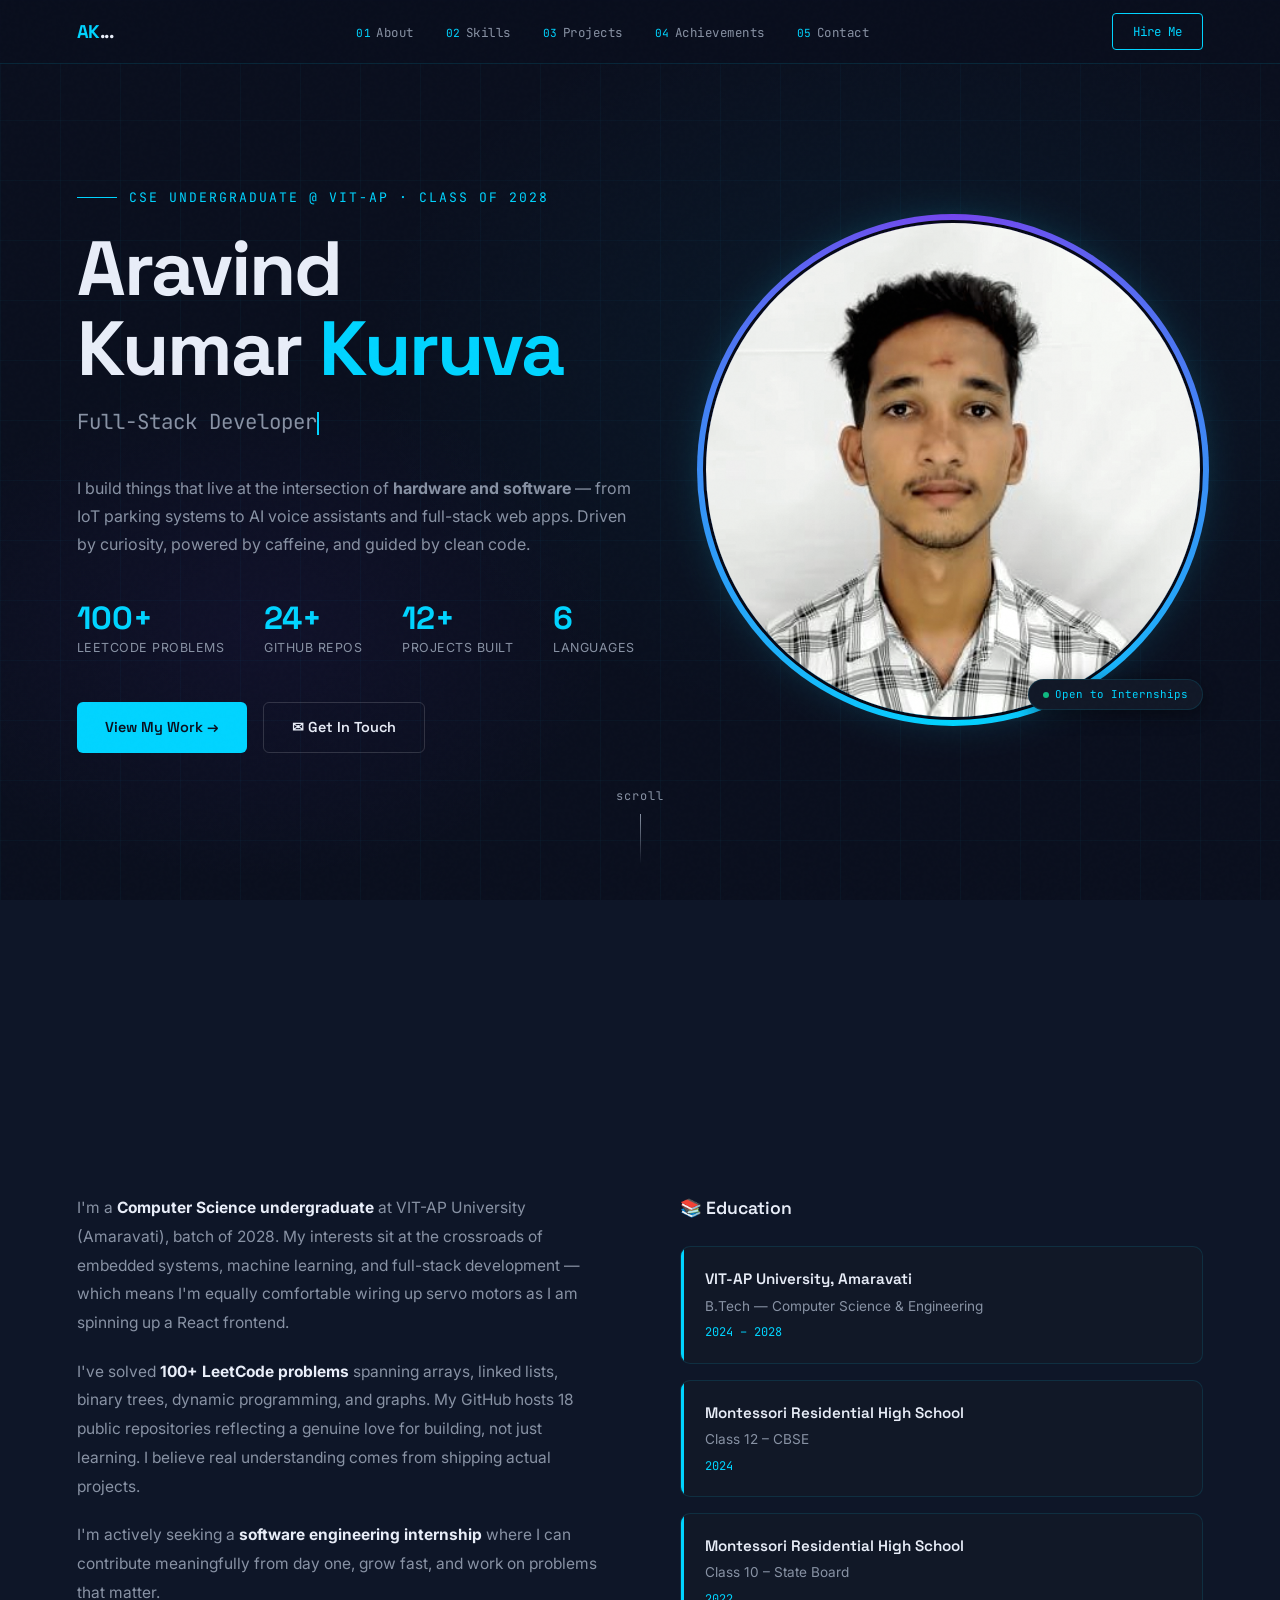
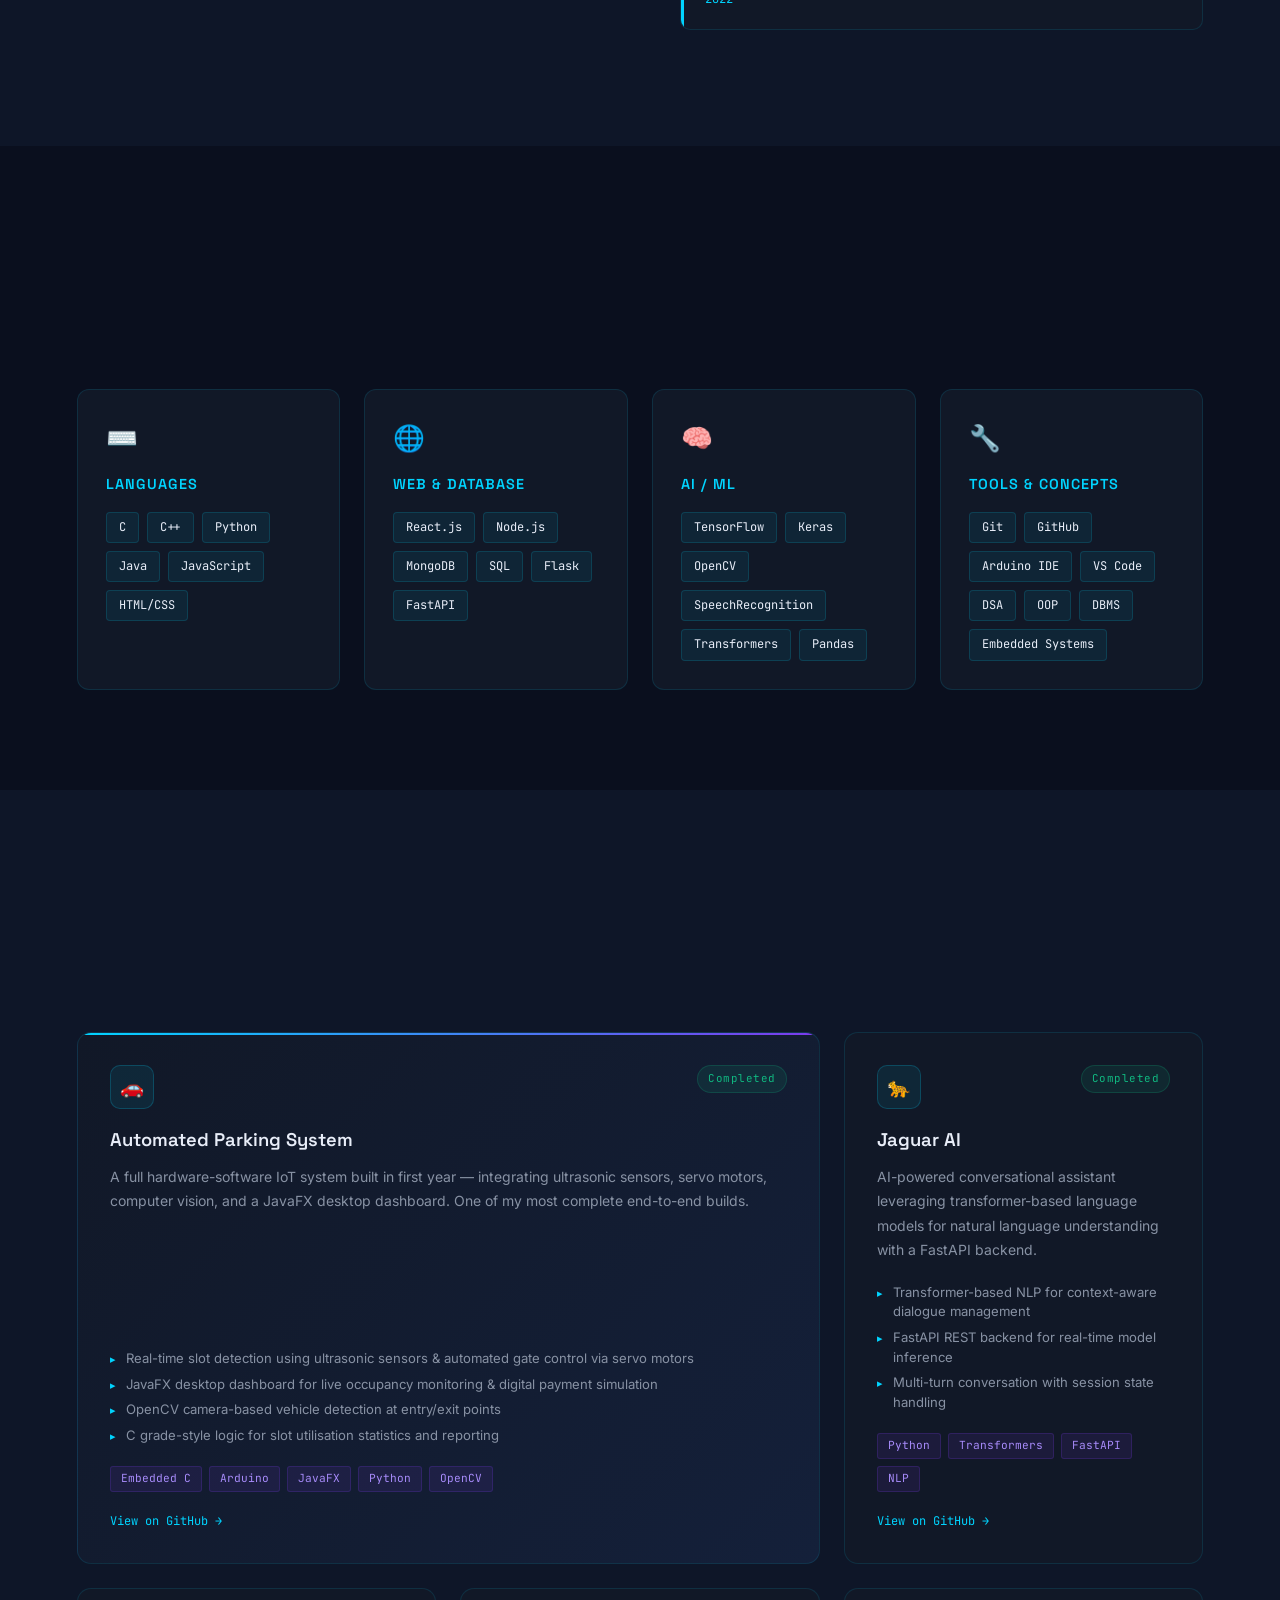
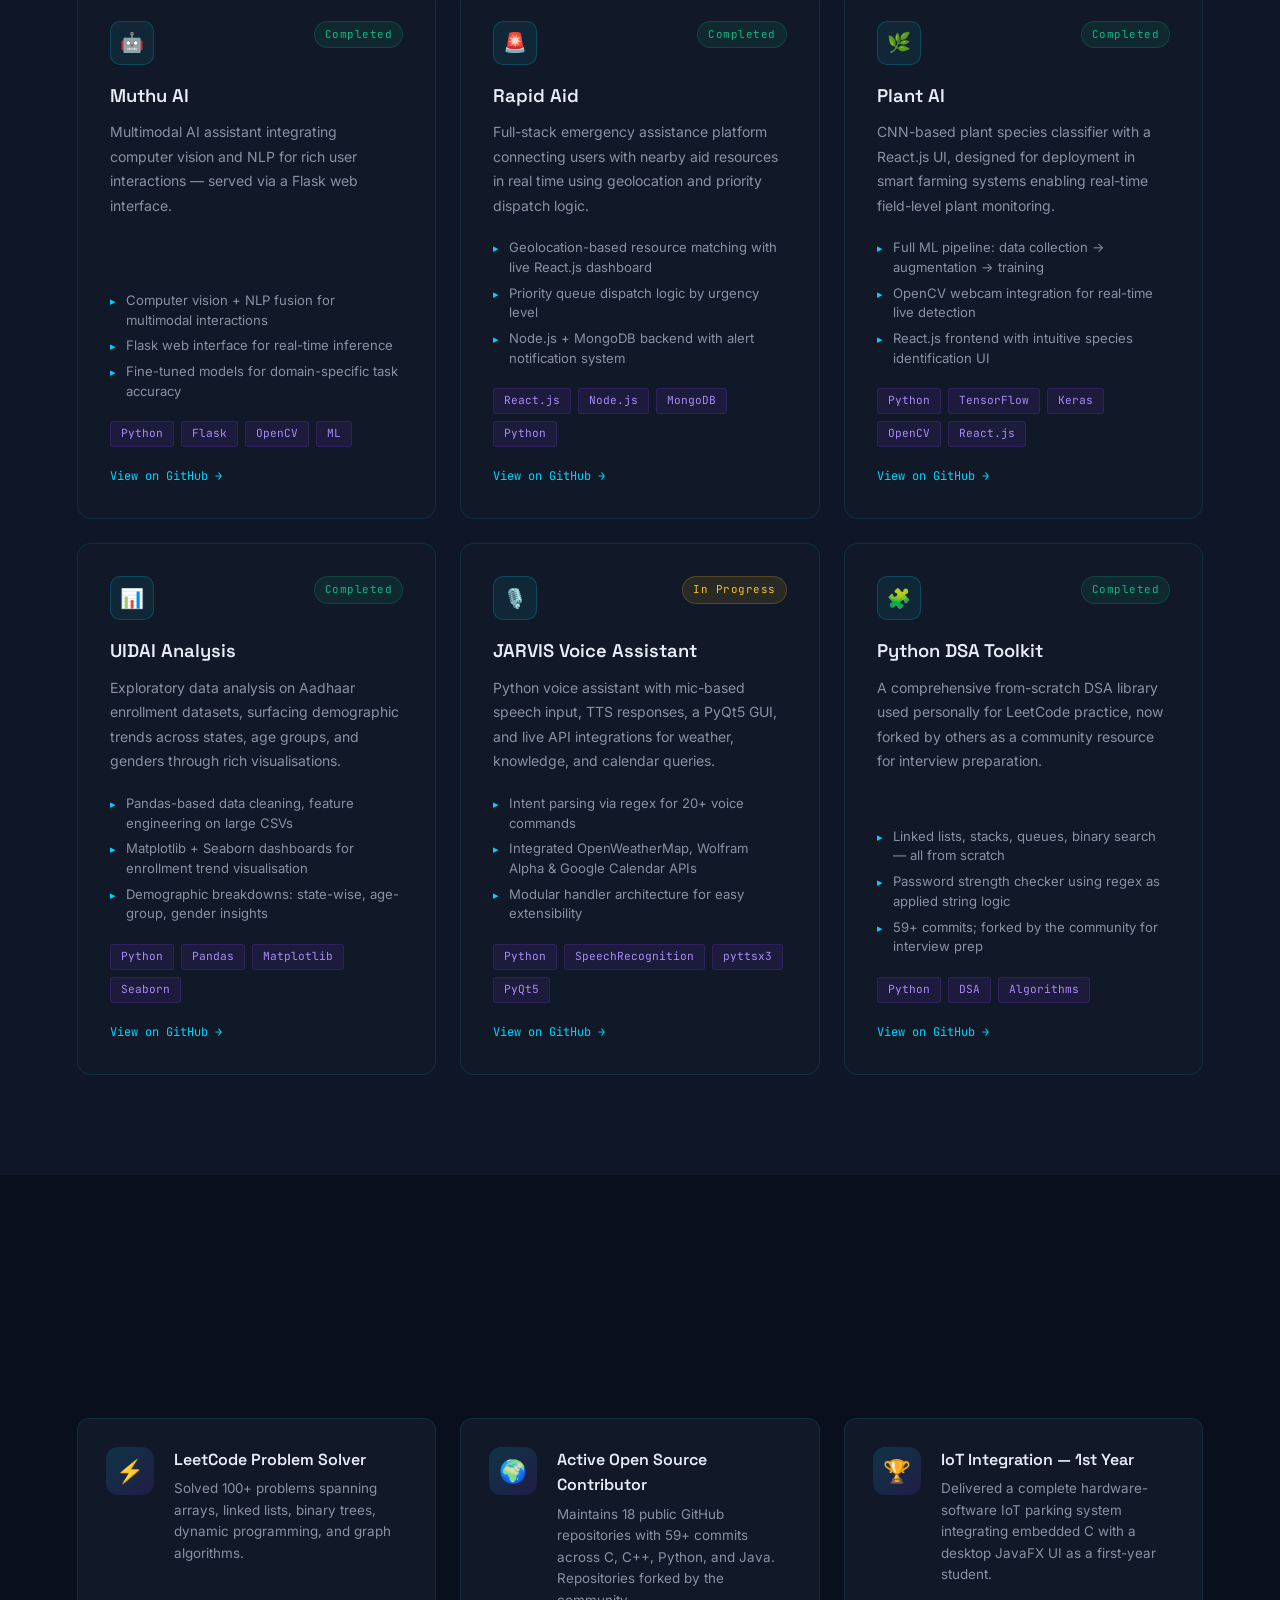
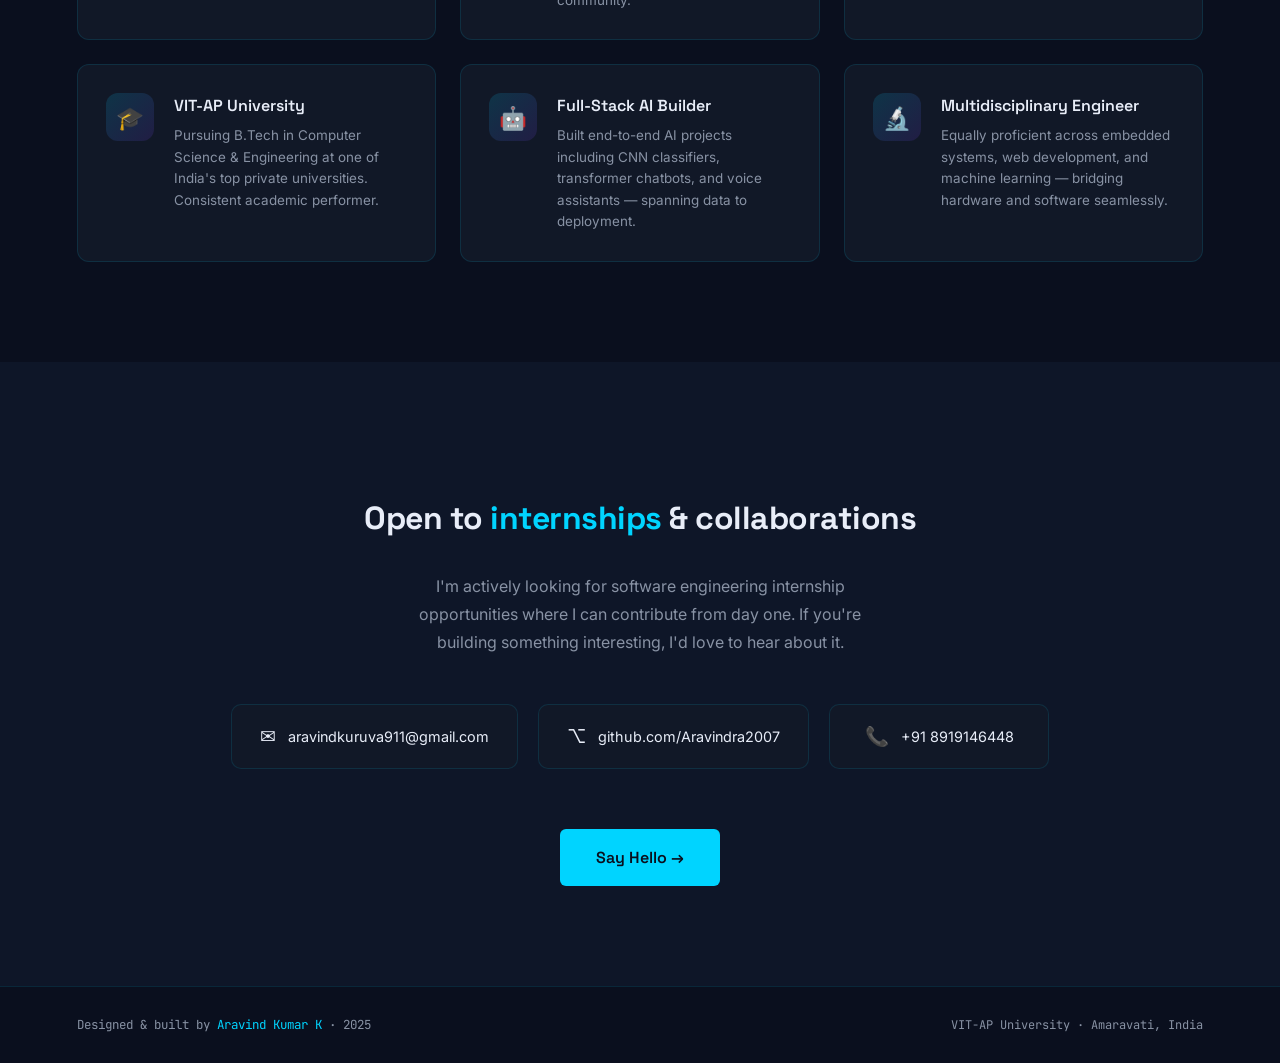
==== index.html @ 0f947bbb "port" ====
<!DOCTYPE html>
<html lang="en">
<head>
<meta charset="UTF-8"/>
<meta name="viewport" content="width=device-width, initial-scale=1.0"/>
<title>Aravind Kumar K — Portfolio</title>
<link href="https://fonts.googleapis.com/css2?family=Space+Grotesk:wght@300;400;500;600;700&family=Inter:wght@300;400;500;600&family=JetBrains+Mono:wght@400;500&display=swap" rel="stylesheet"/>
<style>
  /* ─── Reset & Base ─── */
  *, *::before, *::after { box-sizing: border-box; margin: 0; padding: 0; }
  :root {
    --navy:    #0a0f1e;
    --navy2:   #0e1628;
    --card:    #111827;
    --card2:   #1a2235;
    --cyan:    #00d4ff;
    --cyan2:   #0099cc;
    --violet:  #7c3aed;
    --text:    #e8edf8;
    --muted:   #8892a4;
    --border:  rgba(0,212,255,0.12);
    --glow:    0 0 30px rgba(0,212,255,0.15);
  }
  html { scroll-behavior: smooth; }
  body {
    background: var(--navy);
    color: var(--text);
    font-family: 'Inter', sans-serif;
    font-size: 16px;
    line-height: 1.6;
    overflow-x: hidden;
  }
  ::selection { background: rgba(0,212,255,0.25); }
  a { color: inherit; text-decoration: none; }

  /* ─── Scrollbar ─── */
  ::-webkit-scrollbar { width: 4px; }
  ::-webkit-scrollbar-track { background: var(--navy); }
  ::-webkit-scrollbar-thumb { background: var(--cyan2); border-radius: 4px; }

  /* ─── Nav ─── */
  nav {
    position: fixed; top: 0; left: 0; right: 0; z-index: 100;
    display: flex; align-items: center; justify-content: space-between;
    padding: 0 6vw;
    height: 64px;
    background: rgba(10,15,30,0.85);
    backdrop-filter: blur(20px);
    border-bottom: 1px solid var(--border);
    transition: background 0.3s;
  }
  .nav-logo {
    font-family: 'Space Grotesk', sans-serif;
    font-weight: 700;
    font-size: 1.15rem;
    color: var(--cyan);
    letter-spacing: -0.5px;
  }
  .nav-logo span { color: var(--text); }
  .nav-links { display: flex; gap: 32px; list-style: none; }
  .nav-links a {
    font-family: 'JetBrains Mono', monospace;
    font-size: 0.78rem;
    color: var(--muted);
    letter-spacing: 0.5px;
    transition: color 0.2s;
    position: relative;
  }
  .nav-links a::before {
    content: attr(data-num);
    color: var(--cyan);
    margin-right: 5px;
    font-size: 0.7rem;
  }
  .nav-links a:hover { color: var(--cyan); }
  .nav-cta {
    font-family: 'JetBrains Mono', monospace;
    font-size: 0.78rem;
    padding: 8px 20px;
    border: 1px solid var(--cyan);
    color: var(--cyan);
    border-radius: 4px;
    transition: all 0.2s;
    cursor: pointer;
    background: transparent;
  }
  .nav-cta:hover { background: rgba(0,212,255,0.1); }

  /* ─── Hero ─── */
  #hero {
    min-height: 100vh;
    display: flex; align-items: center;
    padding: 100px 6vw 60px;
    position: relative;
    overflow: hidden;
  }
  .hero-bg {
    position: absolute; inset: 0;
    background:
      radial-gradient(ellipse 60% 60% at 70% 40%, rgba(0,212,255,0.05) 0%, transparent 70%),
      radial-gradient(ellipse 40% 40% at 20% 70%, rgba(124,58,237,0.06) 0%, transparent 70%);
    pointer-events: none;
  }
  /* Grid lines */
  .hero-grid {
    position: absolute; inset: 0;
    background-image:
      linear-gradient(rgba(0,212,255,0.03) 1px, transparent 1px),
      linear-gradient(90deg, rgba(0,212,255,0.03) 1px, transparent 1px);
    background-size: 60px 60px;
    pointer-events: none;
  }
  .hero-content { position: relative; z-index: 2; }
  .hero-eyebrow {
    font-family: 'JetBrains Mono', monospace;
    font-size: 0.82rem;
    color: var(--cyan);
    letter-spacing: 2px;
    text-transform: uppercase;
    margin-bottom: 20px;
    display: flex; align-items: center; gap: 12px;
  }
  .hero-eyebrow::before {
    content: '';
    display: block; width: 40px; height: 1px;
    background: var(--cyan);
  }
  h1.hero-name {
    font-family: 'Space Grotesk', sans-serif;
    font-size: clamp(2.8rem, 6vw, 5rem);
    font-weight: 700;
    line-height: 1.05;
    letter-spacing: -2px;
    color: var(--text);
    margin-bottom: 16px;
  }
  h1.hero-name .accent { color: var(--cyan); }
  .hero-tagline {
    font-family: 'JetBrains Mono', monospace;
    font-size: clamp(1rem, 2vw, 1.3rem);
    color: var(--muted);
    margin-bottom: 28px;
    min-height: 2em;
  }
  .cursor {
    display: inline-block;
    width: 2px; height: 1.1em;
    background: var(--cyan);
    vertical-align: text-bottom;
    animation: blink 1s step-end infinite;
  }
  @keyframes blink { 50% { opacity: 0; } }
  .hero-desc {
    font-size: 1rem;
    color: var(--muted);
    max-width: 560px;
    margin-bottom: 44px;
    line-height: 1.75;
  }
  .hero-stats {
    display: flex; gap: 40px;
    margin-bottom: 44px;
    flex-wrap: wrap;
  }
  .stat { display: flex; flex-direction: column; }
  .stat-num {
    font-family: 'Space Grotesk', sans-serif;
    font-size: 2rem;
    font-weight: 700;
    color: var(--cyan);
    line-height: 1;
  }
  .stat-label {
    font-size: 0.78rem;
    color: var(--muted);
    margin-top: 4px;
    text-transform: uppercase;
    letter-spacing: 0.5px;
  }
  .hero-actions { display: flex; gap: 16px; flex-wrap: wrap; }
  .btn-primary {
    font-family: 'Space Grotesk', sans-serif;
    font-weight: 600;
    font-size: 0.9rem;
    padding: 13px 28px;
    background: var(--cyan);
    color: var(--navy);
    border-radius: 6px;
    border: none;
    cursor: pointer;
    transition: all 0.2s;
    display: inline-flex; align-items: center; gap: 8px;
  }
  .btn-primary:hover { background: #33ddff; transform: translateY(-2px); box-shadow: 0 8px 24px rgba(0,212,255,0.3); }
  .btn-secondary {
    font-family: 'Space Grotesk', sans-serif;
    font-weight: 600;
    font-size: 0.9rem;
    padding: 13px 28px;
    background: transparent;
    color: var(--text);
    border: 1px solid rgba(255,255,255,0.15);
    border-radius: 6px;
    cursor: pointer;
    transition: all 0.2s;
    display: inline-flex; align-items: center; gap: 8px;
  }
  .btn-secondary:hover { border-color: var(--cyan); color: var(--cyan); transform: translateY(-2px); }
  .hero-scroll {
    position: absolute; bottom: 36px; left: 50%;
    transform: translateX(-50%);
    display: flex; flex-direction: column; align-items: center; gap: 8px;
    color: var(--muted); font-size: 0.75rem;
    font-family: 'JetBrains Mono', monospace;
    letter-spacing: 1px;
    animation: scrollBounce 2s ease-in-out infinite;
  }
  .scroll-line {
    width: 1px; height: 50px;
    background: linear-gradient(to bottom, var(--muted), transparent);
  }
  @keyframes scrollBounce { 0%,100%{transform:translateX(-50%) translateY(0)} 50%{transform:translateX(-50%) translateY(6px)} }

  /* ─── Sections ─── */
  section { padding: 100px 6vw; }
  .section-eyebrow {
    font-family: 'JetBrains Mono', monospace;
    font-size: 0.75rem;
    color: var(--cyan);
    letter-spacing: 3px;
    text-transform: uppercase;
    margin-bottom: 12px;
    display: flex; align-items: center; gap: 14px;
  }
  .section-eyebrow::after {
    content: '';
    flex: 1; max-width: 60px;
    height: 1px; background: var(--border);
  }
  .section-title {
    font-family: 'Space Grotesk', sans-serif;
    font-size: clamp(1.9rem, 3.5vw, 2.8rem);
    font-weight: 700;
    letter-spacing: -1px;
    color: var(--text);
    margin-bottom: 60px;
    line-height: 1.15;
  }
  .section-title .accent { color: var(--cyan); }

  /* ─── About ─── */
  #about { background: var(--navy2); }
  .about-grid {
    display: grid;
    grid-template-columns: 1fr 1fr;
    gap: 80px;
    align-items: start;
  }
  .about-text p {
    color: var(--muted);
    line-height: 1.85;
    margin-bottom: 20px;
    font-size: 0.97rem;
  }
  .about-text p strong { color: var(--text); }
  .about-education h3 {
    font-family: 'Space Grotesk', sans-serif;
    font-size: 1.1rem;
    font-weight: 600;
    margin-bottom: 24px;
    color: var(--text);
    display: flex; align-items: center; gap: 10px;
  }
  .edu-card {
    background: var(--card);
    border: 1px solid var(--border);
    border-radius: 10px;
    padding: 20px 24px;
    margin-bottom: 16px;
    position: relative;
    overflow: hidden;
    transition: border-color 0.2s;
  }
  .edu-card::before {
    content: '';
    position: absolute; left: 0; top: 0; bottom: 0;
    width: 3px; background: var(--cyan);
    border-radius: 3px 0 0 3px;
  }
  .edu-card:hover { border-color: rgba(0,212,255,0.3); }
  .edu-school {
    font-family: 'Space Grotesk', sans-serif;
    font-weight: 600;
    font-size: 0.95rem;
    margin-bottom: 4px;
  }
  .edu-degree {
    color: var(--muted);
    font-size: 0.85rem;
    margin-bottom: 6px;
  }
  .edu-year {
    font-family: 'JetBrains Mono', monospace;
    font-size: 0.75rem;
    color: var(--cyan);
  }

  /* ─── Skills ─── */
  #skills { background: var(--navy); }
  .skills-grid {
    display: grid;
    grid-template-columns: repeat(auto-fit, minmax(260px, 1fr));
    gap: 24px;
  }
  .skill-category {
    background: var(--card);
    border: 1px solid var(--border);
    border-radius: 12px;
    padding: 28px;
    transition: all 0.25s;
    position: relative;
    overflow: hidden;
  }
  .skill-category::before {
    content: '';
    position: absolute;
    inset: 0;
    background: radial-gradient(ellipse 80% 80% at 50% -20%, rgba(0,212,255,0.06), transparent);
    opacity: 0;
    transition: opacity 0.3s;
  }
  .skill-category:hover::before { opacity: 1; }
  .skill-category:hover { border-color: rgba(0,212,255,0.3); transform: translateY(-4px); box-shadow: var(--glow); }
  .skill-cat-icon {
    font-size: 1.6rem;
    margin-bottom: 14px;
  }
  .skill-cat-name {
    font-family: 'Space Grotesk', sans-serif;
    font-weight: 600;
    font-size: 0.9rem;
    color: var(--cyan);
    margin-bottom: 16px;
    text-transform: uppercase;
    letter-spacing: 1px;
  }
  .skill-tags { display: flex; flex-wrap: wrap; gap: 8px; }
  .skill-tag {
    font-family: 'JetBrains Mono', monospace;
    font-size: 0.75rem;
    padding: 5px 12px;
    background: rgba(0,212,255,0.07);
    color: var(--text);
    border: 1px solid rgba(0,212,255,0.15);
    border-radius: 4px;
    transition: all 0.2s;
  }
  .skill-tag:hover { background: rgba(0,212,255,0.15); border-color: var(--cyan); color: var(--cyan); }

  /* ─── Projects ─── */
  #projects { background: var(--navy2); }
  .projects-grid {
    display: grid;
    grid-template-columns: repeat(auto-fit, minmax(340px, 1fr));
    gap: 24px;
  }
  .project-card {
    background: var(--card);
    border: 1px solid var(--border);
    border-radius: 14px;
    padding: 32px;
    transition: all 0.3s;
    position: relative;
    overflow: hidden;
    display: flex; flex-direction: column;
    cursor: default;
  }
  .project-card::after {
    content: '';
    position: absolute;
    top: 0; left: 0; right: 0;
    height: 2px;
    background: linear-gradient(90deg, var(--cyan), var(--violet));
    opacity: 0;
    transition: opacity 0.3s;
  }
  .project-card:hover {
    border-color: rgba(0,212,255,0.25);
    transform: translateY(-6px);
    box-shadow: 0 20px 60px rgba(0,0,0,0.4), var(--glow);
  }
  .project-card:hover::after { opacity: 1; }
  .project-card.featured {
    grid-column: span 2;
    background: linear-gradient(135deg, var(--card) 0%, #14203a 100%);
  }
  .project-card.featured::after { opacity: 1; }
  .project-header {
    display: flex; justify-content: space-between; align-items: flex-start;
    margin-bottom: 16px;
  }
  .project-icon {
    width: 44px; height: 44px;
    background: rgba(0,212,255,0.08);
    border: 1px solid rgba(0,212,255,0.2);
    border-radius: 10px;
    display: flex; align-items: center; justify-content: center;
    font-size: 1.2rem;
  }
  .project-status {
    font-family: 'JetBrains Mono', monospace;
    font-size: 0.68rem;
    padding: 4px 10px;
    border-radius: 20px;
    letter-spacing: 0.5px;
  }
  .status-done {
    background: rgba(16,185,129,0.1);
    color: #10b981;
    border: 1px solid rgba(16,185,129,0.2);
  }
  .status-wip {
    background: rgba(251,191,36,0.1);
    color: #fbbf24;
    border: 1px solid rgba(251,191,36,0.2);
  }
  .project-title {
    font-family: 'Space Grotesk', sans-serif;
    font-size: 1.15rem;
    font-weight: 600;
    margin-bottom: 10px;
    color: var(--text);
  }
  .project-desc {
    font-size: 0.875rem;
    color: var(--muted);
    line-height: 1.75;
    margin-bottom: 20px;
    flex: 1;
  }
  .project-bullets {
    list-style: none;
    margin-bottom: 20px;
    display: flex; flex-direction: column; gap: 6px;
  }
  .project-bullets li {
    font-size: 0.82rem;
    color: var(--muted);
    display: flex; align-items: flex-start; gap: 10px;
    line-height: 1.5;
  }
  .project-bullets li::before {
    content: '▸';
    color: var(--cyan);
    font-size: 0.7rem;
    margin-top: 2px;
    flex-shrink: 0;
  }
  .project-tech { display: flex; flex-wrap: wrap; gap: 7px; margin-top: auto; }
  .tech-badge {
    font-family: 'JetBrains Mono', monospace;
    font-size: 0.7rem;
    padding: 3px 10px;
    background: rgba(124,58,237,0.1);
    color: #a78bfa;
    border: 1px solid rgba(124,58,237,0.2);
    border-radius: 3px;
  }
  .project-link {
    display: inline-flex; align-items: center; gap: 6px;
    margin-top: 20px;
    font-family: 'JetBrains Mono', monospace;
    font-size: 0.75rem;
    color: var(--cyan);
    transition: gap 0.2s;
  }
  .project-link:hover { gap: 10px; }

  /* ─── Achievements ─── */
  #achievements { background: var(--navy); }
  .ach-grid {
    display: grid;
    grid-template-columns: repeat(auto-fit, minmax(280px, 1fr));
    gap: 24px;
  }
  .ach-card {
    background: var(--card);
    border: 1px solid var(--border);
    border-radius: 12px;
    padding: 28px;
    display: flex; gap: 20px; align-items: flex-start;
    transition: all 0.25s;
  }
  .ach-card:hover {
    border-color: rgba(0,212,255,0.25);
    transform: translateY(-3px);
    box-shadow: var(--glow);
  }
  .ach-icon {
    width: 48px; height: 48px; flex-shrink: 0;
    background: linear-gradient(135deg, rgba(0,212,255,0.15), rgba(124,58,237,0.15));
    border-radius: 12px;
    display: flex; align-items: center; justify-content: center;
    font-size: 1.4rem;
  }
  .ach-content h4 {
    font-family: 'Space Grotesk', sans-serif;
    font-size: 1rem;
    font-weight: 600;
    margin-bottom: 6px;
  }
  .ach-content p {
    font-size: 0.84rem;
    color: var(--muted);
    line-height: 1.6;
  }

  /* ─── Contact ─── */
  #contact {
    background: var(--navy2);
    text-align: center;
  }
  .contact-subtitle {
    color: var(--muted);
    font-size: 1rem;
    max-width: 480px;
    margin: 0 auto 48px;
    line-height: 1.75;
  }
  .contact-links {
    display: flex; justify-content: center; flex-wrap: wrap; gap: 20px;
    margin-bottom: 60px;
  }
  .contact-link {
    display: flex; align-items: center; gap: 12px;
    padding: 16px 28px;
    background: var(--card);
    border: 1px solid var(--border);
    border-radius: 10px;
    font-size: 0.9rem;
    transition: all 0.25s;
    min-width: 220px;
    justify-content: center;
  }
  .contact-link:hover {
    border-color: var(--cyan);
    color: var(--cyan);
    transform: translateY(-3px);
    box-shadow: var(--glow);
  }
  .contact-link .link-icon { font-size: 1.2rem; }
  .contact-cta-big {
    font-family: 'Space Grotesk', sans-serif;
    font-size: clamp(1.4rem, 3vw, 2rem);
    font-weight: 700;
    color: var(--text);
    margin-bottom: 28px;
    letter-spacing: -0.5px;
  }
  .contact-cta-big .accent { color: var(--cyan); }

  /* ─── Footer ─── */
  footer {
    background: var(--navy);
    border-top: 1px solid var(--border);
    padding: 28px 6vw;
    display: flex; justify-content: space-between; align-items: center;
    flex-wrap: wrap; gap: 12px;
  }
  .footer-left {
    font-family: 'JetBrains Mono', monospace;
    font-size: 0.78rem;
    color: var(--muted);
  }
  .footer-left span { color: var(--cyan); }
  .footer-right {
    font-family: 'JetBrains Mono', monospace;
    font-size: 0.75rem;
    color: var(--muted);
  }

  /* ─── Reveal animation ─── */
  .reveal {
    opacity: 0;
    transform: translateY(32px);
    transition: opacity 0.7s ease, transform 0.7s ease;
  }
  .reveal.visible {
    opacity: 1;
    transform: translateY(0);
  }
  .reveal-delay-1 { transition-delay: 0.1s; }
  .reveal-delay-2 { transition-delay: 0.2s; }
  .reveal-delay-3 { transition-delay: 0.3s; }

  /* ─── Noise overlay ─── */
  body::before {
    content: '';
    position: fixed; inset: 0;
    background-image: url("data:image/svg+xml,%3Csvg viewBox='0 0 256 256' xmlns='http://www.w3.org/2000/svg'%3E%3Cfilter id='noise'%3E%3CfeTurbulence type='fractalNoise' baseFrequency='0.85' numOctaves='4' stitchTiles='stitch'/%3E%3C/filter%3E%3Crect width='100%25' height='100%25' filter='url(%23noise)' opacity='0.03'/%3E%3C/svg%3E");
    pointer-events: none;
    z-index: 999;
    opacity: 0.4;
  }

  /* ─── Mobile ─── */
  @media (max-width: 768px) {
    nav { padding: 0 5vw; }
    .nav-links { display: none; }
    .about-grid { grid-template-columns: 1fr; gap: 48px; }
    .project-card.featured { grid-column: span 1; }
    section { padding: 70px 5vw; }
    #hero { padding: 90px 5vw 60px; }
    .hero-stats { gap: 24px; }
  }

  /* ─── Hero Photo ─── */
  .hero-layout {
    display: flex;
    align-items: center;
    justify-content: space-between;
    gap: 60px;
    width: 100%;
  }
  .hero-content { flex: 1; max-width: 700px; }
  .hero-photo-wrap {
    flex-shrink: 0;
    position: relative;
    width: 500px;
    height: 500px;
  }
  .hero-photo-ring {
    position: absolute;
    inset: -6px;
    border-radius: 50%;
    background: conic-gradient(from 180deg, var(--cyan), var(--violet), var(--cyan));
    animation: spinRing 6s linear infinite;
    z-index: 0;
  }
  @keyframes spinRing {
    from { transform: rotate(0deg); }
    to   { transform: rotate(360deg); }
  }
  .hero-photo-ring-mask {
    position: absolute;
    inset: 3px;
    border-radius: 50%;
    background: var(--navy);
    z-index: 1;
  }
  .hero-photo {
    position: relative;
    z-index: 2;
    width: 100%;
    height: 100%;
    border-radius: 50%;
    object-fit: cover;
    object-position: center top;
    border: 3px solid var(--navy);
    filter: grayscale(15%) contrast(1.05);
    box-shadow: 0 0 40px rgba(0,212,255,0.2);
  }
  .hero-photo-glow {
    position: absolute;
    inset: -20px;
    border-radius: 50%;
    background: radial-gradient(ellipse at center, rgba(0,212,255,0.12), transparent 70%);
    z-index: -1;
  }
  .hero-photo-badge {
    position: absolute;
    bottom: 10px;
    right: 0px;
    background: var(--card);
    border: 1px solid var(--border);
    border-radius: 30px;
    padding: 6px 14px;
    font-family: 'JetBrains Mono', monospace;
    font-size: 0.68rem;
    color: var(--cyan);
    z-index: 10;
    white-space: nowrap;
    box-shadow: 0 4px 20px rgba(0,0,0,0.4);
  }
  .hero-photo-badge::before {
    content: '';
    display: inline-block;
    width: 6px; height: 6px;
    background: #10b981;
    border-radius: 50%;
    margin-right: 6px;
    vertical-align: middle;
    animation: pulse 2s ease-in-out infinite;
  }
  @keyframes pulse {
    0%,100% { opacity: 1; transform: scale(1); }
    50% { opacity: 0.5; transform: scale(0.8); }
  }
  @media (max-width: 900px) {
    .hero-layout { flex-direction: column-reverse; align-items: flex-start; gap: 40px; }
    .hero-photo-wrap { width: 200px; height: 200px; align-self: center; }
  }

</style>
</head>
<body>

<!-- ─── Nav ─── -->
<nav id="navbar">
  <div class="nav-logo">AK<span>...</span></div>
  <ul class="nav-links">
    <li><a href="#about" data-num="01">About</a></li>
    <li><a href="#skills" data-num="02">Skills</a></li>
    <li><a href="#projects" data-num="03">Projects</a></li>
    <li><a href="#achievements" data-num="04">Achievements</a></li>
    <li><a href="#contact" data-num="05">Contact</a></li>
  </ul>
  <a href="mailto:aravindkuruva911@gmail.com" class="nav-cta">Hire Me</a>
</nav>

<!-- ─── Hero ─── -->
<section id="hero">
  <div class="hero-bg"></div>
  <div class="hero-grid"></div>
  <div class="hero-layout">
  <div class="hero-content">
    <div class="hero-eyebrow">CSE undergraduate @ VIT-AP · Class of 2028</div>
    <h1 class="hero-name">Aravind<br/>Kumar <span class="accent">Kuruva</span></h1>
    <div class="hero-tagline" id="tagline"><span id="typed"></span><span class="cursor"></span></div>
    <p class="hero-desc">
      I build things that live at the intersection of <strong>hardware and software</strong> — from
      IoT parking systems to AI voice assistants and full-stack web apps. Driven by curiosity,
      powered by caffeine, and guided by clean code.
    </p>
    <div class="hero-stats">
      <div class="stat">
        <span class="stat-num" data-count="100">0</span>
        <span class="stat-label">LeetCode Problems</span>
      </div>
      <div class="stat">
        <span class="stat-num" data-count="24">0</span>
        <span class="stat-label">GitHub Repos</span>
      </div>
      <div class="stat">
        <span class="stat-num" data-count="12">0</span>
        <span class="stat-label">Projects Built</span>
      </div>
      <div class="stat">
        <span class="stat-num" data-count="6">0</span>
        <span class="stat-label">Languages</span>
      </div>
    </div>
    <div class="hero-actions">
      <a href="#projects" class="btn-primary">View My Work →</a>
      <a href="mailto:aravindkuruva911@gmail.com" class="btn-secondary">✉ Get In Touch</a>
    </div>
  </div><!-- /hero-content -->

  <!-- Hero Photo -->
  <div class="hero-photo-wrap">
    <div class="hero-photo-glow"></div>
    <div class="hero-photo-ring"></div>
    <div class="hero-photo-ring-mask"></div>
    <img class="hero-photo" src="[data-uri]" alt="Aravind Kumar K"/>
    <div class="hero-photo-badge">Open to Internships</div>
  </div>

  </div><!-- /hero-layout -->
  <div class="hero-scroll">
    <span>scroll</span>
    <div class="scroll-line"></div>
  </div>
</section>

<!-- ─── About ─── -->
<section id="about">
  <div class="section-eyebrow">Who I Am</div>
  <h2 class="section-title">Building at the <span class="accent">edge</span><br/>of every stack</h2>
  <div class="about-grid">
    <div class="about-text">
      <p>
        I'm a <strong>Computer Science undergraduate</strong> at VIT-AP University (Amaravati),
        batch of 2028. My interests sit at the crossroads of embedded systems, machine learning,
        and full-stack development — which means I'm equally comfortable wiring up servo motors
        as I am spinning up a React frontend.
      </p>
      <p>
        I've solved <strong>100+ LeetCode problems</strong> spanning arrays, linked lists, binary
        trees, dynamic programming, and graphs. My GitHub hosts 18 public repositories reflecting
        a genuine love for building, not just learning. I believe real understanding comes from
        shipping actual projects.
      </p>
      <p>
        I'm actively seeking a <strong>software engineering internship</strong> where I can
        contribute meaningfully from day one, grow fast, and work on problems that matter.
      </p>
    </div>
    <div class="about-education">
      <h3>📚 Education</h3>
      <div class="edu-card reveal">
        <div class="edu-school">VIT-AP University, Amaravati</div>
        <div class="edu-degree">B.Tech — Computer Science &amp; Engineering</div>
        <div class="edu-year">2024 – 2028</div>
      </div>
      <div class="edu-card reveal reveal-delay-1">
        <div class="edu-school">Montessori Residential High School</div>
        <div class="edu-degree">Class 12 – CBSE</div>
        <div class="edu-year">2024</div>
      </div>
      <div class="edu-card reveal reveal-delay-2">
        <div class="edu-school">Montessori Residential High School</div>
        <div class="edu-degree">Class 10 – State Board</div>
        <div class="edu-year">2022</div>
      </div>
    </div>
  </div>
</section>

<!-- ─── Skills ─── -->
<section id="skills">
  <div class="section-eyebrow">What I Work With</div>
  <h2 class="section-title">My <span class="accent">Tech</span> Stack</h2>
  <div class="skills-grid">
    <div class="skill-category reveal">
      <div class="skill-cat-icon">⌨️</div>
      <div class="skill-cat-name">Languages</div>
      <div class="skill-tags">
        <span class="skill-tag">C</span>
        <span class="skill-tag">C++</span>
        <span class="skill-tag">Python</span>
        <span class="skill-tag">Java</span>
        <span class="skill-tag">JavaScript</span>
        <span class="skill-tag">HTML/CSS</span>
      </div>
    </div>
    <div class="skill-category reveal reveal-delay-1">
      <div class="skill-cat-icon">🌐</div>
      <div class="skill-cat-name">Web &amp; Database</div>
      <div class="skill-tags">
        <span class="skill-tag">React.js</span>
        <span class="skill-tag">Node.js</span>
        <span class="skill-tag">MongoDB</span>
        <span class="skill-tag">SQL</span>
        <span class="skill-tag">Flask</span>
        <span class="skill-tag">FastAPI</span>
      </div>
    </div>
    <div class="skill-category reveal reveal-delay-2">
      <div class="skill-cat-icon">🧠</div>
      <div class="skill-cat-name">AI / ML</div>
      <div class="skill-tags">
        <span class="skill-tag">TensorFlow</span>
        <span class="skill-tag">Keras</span>
        <span class="skill-tag">OpenCV</span>
        <span class="skill-tag">SpeechRecognition</span>
        <span class="skill-tag">Transformers</span>
        <span class="skill-tag">Pandas</span>
      </div>
    </div>
    <div class="skill-category reveal reveal-delay-3">
      <div class="skill-cat-icon">🔧</div>
      <div class="skill-cat-name">Tools &amp; Concepts</div>
      <div class="skill-tags">
        <span class="skill-tag">Git</span>
        <span class="skill-tag">GitHub</span>
        <span class="skill-tag">Arduino IDE</span>
        <span class="skill-tag">VS Code</span>
        <span class="skill-tag">DSA</span>
        <span class="skill-tag">OOP</span>
        <span class="skill-tag">DBMS</span>
        <span class="skill-tag">Embedded Systems</span>
      </div>
    </div>
  </div>
</section>

<!-- ─── Projects ─── -->
<section id="projects">
  <div class="section-eyebrow">What I've Built</div>
  <h2 class="section-title">Featured <span class="accent">Projects</span></h2>
  <div class="projects-grid">

    <!-- Featured -->
    <div class="project-card featured reveal">
      <div class="project-header">
        <div class="project-icon">🚗</div>
        <span class="project-status status-done">Completed</span>
      </div>
      <div class="project-title">Automated Parking System</div>
      <div class="project-desc">A full hardware-software IoT system built in first year — integrating ultrasonic sensors, servo motors, computer vision, and a JavaFX desktop dashboard. One of my most complete end-to-end builds.</div>
      <ul class="project-bullets">
        <li>Real-time slot detection using ultrasonic sensors &amp; automated gate control via servo motors</li>
        <li>JavaFX desktop dashboard for live occupancy monitoring &amp; digital payment simulation</li>
        <li>OpenCV camera-based vehicle detection at entry/exit points</li>
        <li>C grade-style logic for slot utilisation statistics and reporting</li>
      </ul>
      <div class="project-tech">
        <span class="tech-badge">Embedded C</span>
        <span class="tech-badge">Arduino</span>
        <span class="tech-badge">JavaFX</span>
        <span class="tech-badge">Python</span>
        <span class="tech-badge">OpenCV</span>
      </div>
      <a href="https://github.com/Aravindra2007" target="_blank" class="project-link">View on GitHub →</a>
    </div>

    <!-- Jaguar AI -->
    <div class="project-card reveal reveal-delay-1">
      <div class="project-header">
        <div class="project-icon">🐆</div>
        <span class="project-status status-done">Completed</span>
      </div>
      <div class="project-title">Jaguar AI</div>
      <div class="project-desc">AI-powered conversational assistant leveraging transformer-based language models for natural language understanding with a FastAPI backend.</div>
      <ul class="project-bullets">
        <li>Transformer-based NLP for context-aware dialogue management</li>
        <li>FastAPI REST backend for real-time model inference</li>
        <li>Multi-turn conversation with session state handling</li>
      </ul>
      <div class="project-tech">
        <span class="tech-badge">Python</span>
        <span class="tech-badge">Transformers</span>
        <span class="tech-badge">FastAPI</span>
        <span class="tech-badge">NLP</span>
      </div>
      <a href="https://github.com/Aravindra2007" target="_blank" class="project-link">View on GitHub →</a>
    </div>

    <!-- Muthu AI -->
    <div class="project-card reveal reveal-delay-2">
      <div class="project-header">
        <div class="project-icon">🤖</div>
        <span class="project-status status-done">Completed</span>
      </div>
      <div class="project-title">Muthu AI</div>
      <div class="project-desc">Multimodal AI assistant integrating computer vision and NLP for rich user interactions — served via a Flask web interface.</div>
      <ul class="project-bullets">
        <li>Computer vision + NLP fusion for multimodal interactions</li>
        <li>Flask web interface for real-time inference</li>
        <li>Fine-tuned models for domain-specific task accuracy</li>
      </ul>
      <div class="project-tech">
        <span class="tech-badge">Python</span>
        <span class="tech-badge">Flask</span>
        <span class="tech-badge">OpenCV</span>
        <span class="tech-badge">ML</span>
      </div>
      <a href="https://github.com/Aravindra2007" target="_blank" class="project-link">View on GitHub →</a>
    </div>

    <!-- Rapid Aid -->
    <div class="project-card reveal">
      <div class="project-header">
        <div class="project-icon">🚨</div>
        <span class="project-status status-done">Completed</span>
      </div>
      <div class="project-title">Rapid Aid</div>
      <div class="project-desc">Full-stack emergency assistance platform connecting users with nearby aid resources in real time using geolocation and priority dispatch logic.</div>
      <ul class="project-bullets">
        <li>Geolocation-based resource matching with live React.js dashboard</li>
        <li>Priority queue dispatch logic by urgency level</li>
        <li>Node.js + MongoDB backend with alert notification system</li>
      </ul>
      <div class="project-tech">
        <span class="tech-badge">React.js</span>
        <span class="tech-badge">Node.js</span>
        <span class="tech-badge">MongoDB</span>
        <span class="tech-badge">Python</span>
      </div>
      <a href="https://github.com/Aravindra2007" target="_blank" class="project-link">View on GitHub →</a>
    </div>

    <!-- Plant AI -->
    <div class="project-card reveal reveal-delay-1">
      <div class="project-header">
        <div class="project-icon">🌿</div>
        <span class="project-status status-done">Completed</span>
      </div>
      <div class="project-title">Plant AI</div>
      <div class="project-desc">CNN-based plant species classifier with a React.js UI, designed for deployment in smart farming systems enabling real-time field-level plant monitoring.</div>
      <ul class="project-bullets">
        <li>Full ML pipeline: data collection → augmentation → training</li>
        <li>OpenCV webcam integration for real-time live detection</li>
        <li>React.js frontend with intuitive species identification UI</li>
      </ul>
      <div class="project-tech">
        <span class="tech-badge">Python</span>
        <span class="tech-badge">TensorFlow</span>
        <span class="tech-badge">Keras</span>
        <span class="tech-badge">OpenCV</span>
        <span class="tech-badge">React.js</span>
      </div>
      <a href="https://github.com/Aravindra2007" target="_blank" class="project-link">View on GitHub →</a>
    </div>

    <!-- UIDAI -->
    <div class="project-card reveal reveal-delay-2">
      <div class="project-header">
        <div class="project-icon">📊</div>
        <span class="project-status status-done">Completed</span>
      </div>
      <div class="project-title">UIDAI Analysis</div>
      <div class="project-desc">Exploratory data analysis on Aadhaar enrollment datasets, surfacing demographic trends across states, age groups, and genders through rich visualisations.</div>
      <ul class="project-bullets">
        <li>Pandas-based data cleaning, feature engineering on large CSVs</li>
        <li>Matplotlib + Seaborn dashboards for enrollment trend visualisation</li>
        <li>Demographic breakdowns: state-wise, age-group, gender insights</li>
      </ul>
      <div class="project-tech">
        <span class="tech-badge">Python</span>
        <span class="tech-badge">Pandas</span>
        <span class="tech-badge">Matplotlib</span>
        <span class="tech-badge">Seaborn</span>
      </div>
      <a href="https://github.com/Aravindra2007" target="_blank" class="project-link">View on GitHub →</a>
    </div>

    <!-- JARVIS -->
    <div class="project-card reveal">
      <div class="project-header">
        <div class="project-icon">🎙️</div>
        <span class="project-status status-wip">In Progress</span>
      </div>
      <div class="project-title">JARVIS Voice Assistant</div>
      <div class="project-desc">Python voice assistant with mic-based speech input, TTS responses, a PyQt5 GUI, and live API integrations for weather, knowledge, and calendar queries.</div>
      <ul class="project-bullets">
        <li>Intent parsing via regex for 20+ voice commands</li>
        <li>Integrated OpenWeatherMap, Wolfram Alpha &amp; Google Calendar APIs</li>
        <li>Modular handler architecture for easy extensibility</li>
      </ul>
      <div class="project-tech">
        <span class="tech-badge">Python</span>
        <span class="tech-badge">SpeechRecognition</span>
        <span class="tech-badge">pyttsx3</span>
        <span class="tech-badge">PyQt5</span>
      </div>
      <a href="https://github.com/Aravindra2007" target="_blank" class="project-link">View on GitHub →</a>
    </div>

    <!-- DSA Toolkit -->
    <div class="project-card reveal reveal-delay-1">
      <div class="project-header">
        <div class="project-icon">🧩</div>
        <span class="project-status status-done">Completed</span>
      </div>
      <div class="project-title">Python DSA Toolkit</div>
      <div class="project-desc">A comprehensive from-scratch DSA library used personally for LeetCode practice, now forked by others as a community resource for interview preparation.</div>
      <ul class="project-bullets">
        <li>Linked lists, stacks, queues, binary search — all from scratch</li>
        <li>Password strength checker using regex as applied string logic</li>
        <li>59+ commits; forked by the community for interview prep</li>
      </ul>
      <div class="project-tech">
        <span class="tech-badge">Python</span>
        <span class="tech-badge">DSA</span>
        <span class="tech-badge">Algorithms</span>
      </div>
      <a href="https://github.com/Aravindra2007" target="_blank" class="project-link">View on GitHub →</a>
    </div>

  </div>
</section>

<!-- ─── Achievements ─── -->
<section id="achievements">
  <div class="section-eyebrow">Recognition</div>
  <h2 class="section-title">Highlights &amp; <span class="accent">Achievements</span></h2>
  <div class="ach-grid">
    <div class="ach-card reveal">
      <div class="ach-icon">⚡</div>
      <div class="ach-content">
        <h4>LeetCode Problem Solver</h4>
        <p>Solved 100+ problems spanning arrays, linked lists, binary trees, dynamic programming, and graph algorithms.</p>
      </div>
    </div>
    <div class="ach-card reveal reveal-delay-1">
      <div class="ach-icon">🌍</div>
      <div class="ach-content">
        <h4>Active Open Source Contributor</h4>
        <p>Maintains 18 public GitHub repositories with 59+ commits across C, C++, Python, and Java. Repositories forked by the community.</p>
      </div>
    </div>
    <div class="ach-card reveal reveal-delay-2">
      <div class="ach-icon">🏆</div>
      <div class="ach-content">
        <h4>IoT Integration — 1st Year</h4>
        <p>Delivered a complete hardware-software IoT parking system integrating embedded C with a desktop JavaFX UI as a first-year student.</p>
      </div>
    </div>
    <div class="ach-card reveal">
      <div class="ach-icon">🎓</div>
      <div class="ach-content">
        <h4>VIT-AP University</h4>
        <p>Pursuing B.Tech in Computer Science &amp; Engineering at one of India's top private universities. Consistent academic performer.</p>
      </div>
    </div>
    <div class="ach-card reveal reveal-delay-1">
      <div class="ach-icon">🤖</div>
      <div class="ach-content">
        <h4>Full-Stack AI Builder</h4>
        <p>Built end-to-end AI projects including CNN classifiers, transformer chatbots, and voice assistants — spanning data to deployment.</p>
      </div>
    </div>
    <div class="ach-card reveal reveal-delay-2">
      <div class="ach-icon">🔬</div>
      <div class="ach-content">
        <h4>Multidisciplinary Engineer</h4>
        <p>Equally proficient across embedded systems, web development, and machine learning — bridging hardware and software seamlessly.</p>
      </div>
    </div>
  </div>
</section>

<!-- ─── Contact ─── -->
<section id="contact">
  <div class="section-eyebrow" style="justify-content:center;">Let's Talk</div>
  <p class="contact-cta-big">Open to <span class="accent">internships</span> &amp; collaborations</p>
  <p class="contact-subtitle">
    I'm actively looking for software engineering internship opportunities where I can contribute from day one.
    If you're building something interesting, I'd love to hear about it.
  </p>
  <div class="contact-links">
    <a href="mailto:aravindkuruva911@gmail.com" class="contact-link">
      <span class="link-icon">✉</span>
      aravindkuruva911@gmail.com
    </a>
    <a href="https://github.com/Aravindra2007" target="_blank" class="contact-link">
      <span class="link-icon">⌥</span>
      github.com/Aravindra2007
    </a>
    <a href="tel:+918919146448" class="contact-link">
      <span class="link-icon">📞</span>
      +91 8919146448
    </a>
  </div>
  <a href="mailto:aravindkuruva911@gmail.com" class="btn-primary" style="font-size:1rem;padding:16px 36px;">
    Say Hello →
  </a>
</section>

<!-- ─── Footer ─── -->
<footer>
  <div class="footer-left">
    Designed &amp; built by <span>Aravind Kumar K</span> · 2025
  </div>
  <div class="footer-right">
    VIT-AP University · Amaravati, India
  </div>
</footer>

<script>
  /* ── Typewriter ── */
  const phrases = [
    "Full-Stack Developer",
    "Embedded Systems Engineer",
    "AI/ML Enthusiast",
    "Open Source Contributor",
    "LeetCode Problem Solver",
  ];
  let phraseIdx = 0, charIdx = 0, deleting = false;
  const typedEl = document.getElementById("typed");
  function type() {
    const current = phrases[phraseIdx];
    if (!deleting) {
      typedEl.textContent = current.slice(0, ++charIdx);
      if (charIdx === current.length) { deleting = true; setTimeout(type, 1800); return; }
    } else {
      typedEl.textContent = current.slice(0, --charIdx);
      if (charIdx === 0) { deleting = false; phraseIdx = (phraseIdx + 1) % phrases.length; }
    }
    setTimeout(type, deleting ? 40 : 80);
  }
  setTimeout(type, 800);

  /* ── Counter animation ── */
  function animateCounter(el) {
    const target = +el.dataset.count;
    const suffix = target >= 100 ? "+" : target >= 10 ? "+" : "";
    let start = 0;
    const step = Math.ceil(target / 40);
    const interval = setInterval(() => {
      start = Math.min(start + step, target);
      el.textContent = start + suffix;
      if (start >= target) clearInterval(interval);
    }, 30);
  }
  let countersStarted = false;

  /* ── Intersection Observer (reveal + counters) ── */
  const observer = new IntersectionObserver((entries) => {
    entries.forEach(entry => {
      if (entry.isIntersecting) {
        entry.target.classList.add("visible");
      }
    });
  }, { threshold: 0.12 });
  document.querySelectorAll(".reveal").forEach(el => observer.observe(el));

  /* Counters trigger on hero scroll into view */
  const heroObserver = new IntersectionObserver((entries) => {
    entries.forEach(entry => {
      if (entry.isIntersecting && !countersStarted) {
        countersStarted = true;
        document.querySelectorAll("[data-count]").forEach(animateCounter);
      }
    });
  }, { threshold: 0.5 });
  heroObserver.observe(document.getElementById("hero"));
  /* Also trigger on load if already in view */
  setTimeout(() => {
    if (!countersStarted) {
      countersStarted = true;
      document.querySelectorAll("[data-count]").forEach(animateCounter);
    }
  }, 600);

  /* ── Navbar scroll effect ── */
  const navbar = document.getElementById("navbar");
  window.addEventListener("scroll", () => {
    if (window.scrollY > 40) {
      navbar.style.background = "rgba(10,15,30,0.97)";
    } else {
      navbar.style.background = "rgba(10,15,30,0.85)";
    }
  });

  /* ── Active nav link highlight ── */
  const sections = document.querySelectorAll("section[id]");
  const navLinks = document.querySelectorAll(".nav-links a");
  const activateNav = () => {
    let current = "";
    sections.forEach(s => {
      if (window.scrollY >= s.offsetTop - 100) current = s.id;
    });
    navLinks.forEach(a => {
      a.style.color = a.getAttribute("href") === "#" + current
        ? "var(--cyan)" : "";
    });
  };
  window.addEventListener("scroll", activateNav);

  /* ── Smooth section eyebrow text reveal ── */
  document.querySelectorAll(".section-eyebrow, .section-title, .hero-content > *")
    .forEach((el, i) => {
      el.classList.add("reveal");
      if (i > 0 && i < 4) el.classList.add(`reveal-delay-${i}`);
    });
  /* Hero content visible immediately */
  setTimeout(() => {
    document.querySelectorAll(".hero-content .reveal").forEach(el => el.classList.add("visible"));
  }, 100);
</script>
</body>
</html>
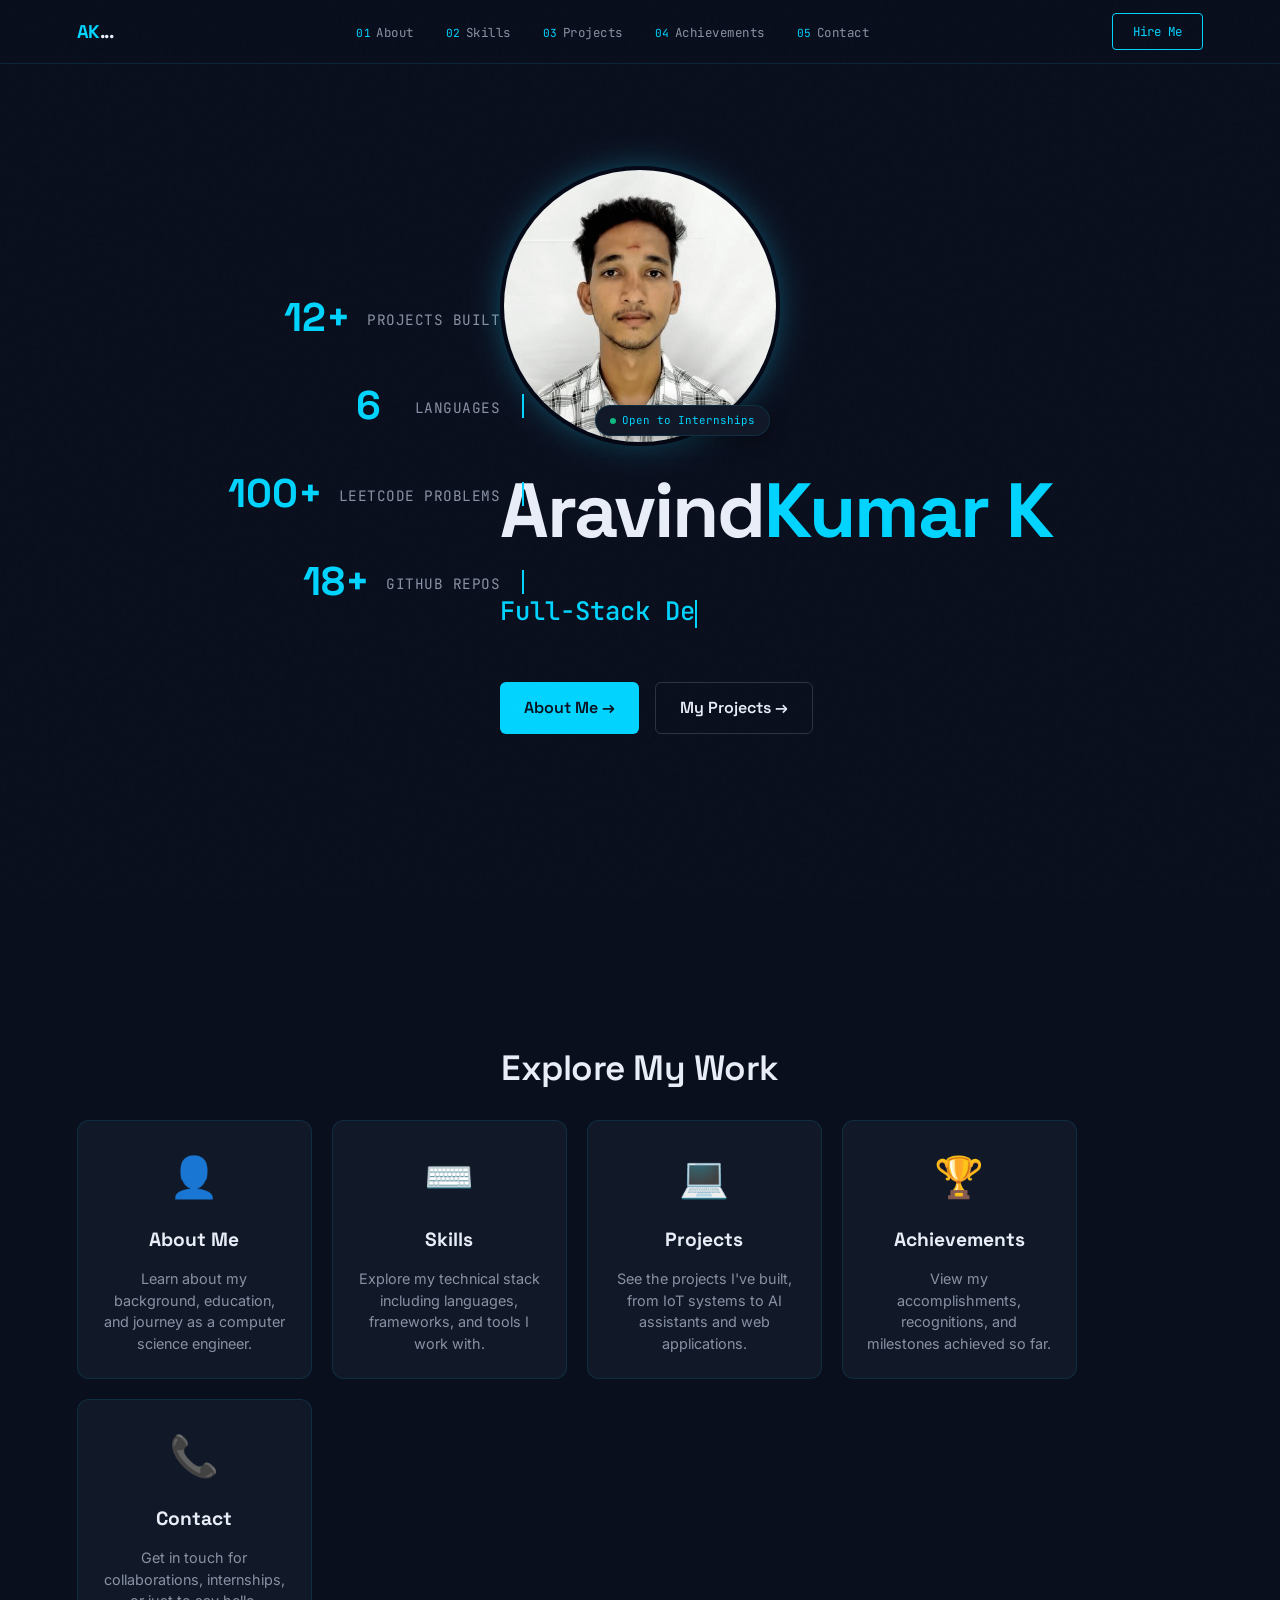
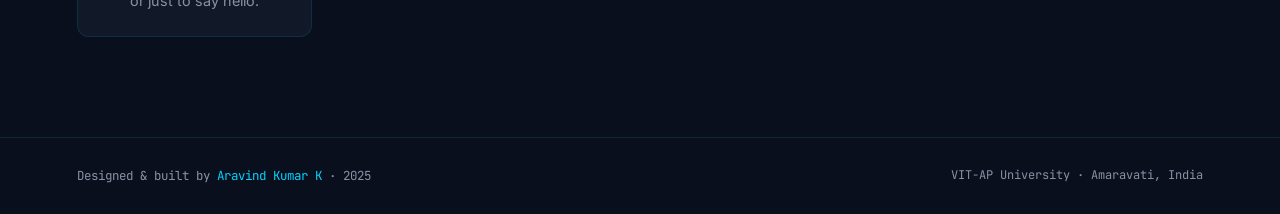
==== commit ec840ca2: "portofolio" ====
--- a/index.html
+++ b/index.html
@@ -1,1254 +1,492 @@
 <!DOCTYPE html>
 <html lang="en">
 <head>
-<meta charset="UTF-8"/>
-<meta name="viewport" content="width=device-width, initial-scale=1.0"/>
-<title>Aravind Kumar K — Portfolio</title>
-<link href="https://fonts.googleapis.com/css2?family=Space+Grotesk:wght@300;400;500;600;700&family=Inter:wght@300;400;500;600&family=JetBrains+Mono:wght@400;500&display=swap" rel="stylesheet"/>
-<style>
-  /* ─── Reset & Base ─── */
-  *, *::before, *::after { box-sizing: border-box; margin: 0; padding: 0; }
-  :root {
-    --navy:    #0a0f1e;
-    --navy2:   #0e1628;
-    --card:    #111827;
-    --card2:   #1a2235;
-    --cyan:    #00d4ff;
-    --cyan2:   #0099cc;
-    --violet:  #7c3aed;
-    --text:    #e8edf8;
-    --muted:   #8892a4;
-    --border:  rgba(0,212,255,0.12);
-    --glow:    0 0 30px rgba(0,212,255,0.15);
-  }
-  html { scroll-behavior: smooth; }
-  body {
-    background: var(--navy);
-    color: var(--text);
-    font-family: 'Inter', sans-serif;
-    font-size: 16px;
-    line-height: 1.6;
-    overflow-x: hidden;
-  }
-  ::selection { background: rgba(0,212,255,0.25); }
-  a { color: inherit; text-decoration: none; }
-
-  /* ─── Scrollbar ─── */
-  ::-webkit-scrollbar { width: 4px; }
-  ::-webkit-scrollbar-track { background: var(--navy); }
-  ::-webkit-scrollbar-thumb { background: var(--cyan2); border-radius: 4px; }
-
-  /* ─── Nav ─── */
-  nav {
-    position: fixed; top: 0; left: 0; right: 0; z-index: 100;
-    display: flex; align-items: center; justify-content: space-between;
-    padding: 0 6vw;
-    height: 64px;
-    background: rgba(10,15,30,0.85);
-    backdrop-filter: blur(20px);
-    border-bottom: 1px solid var(--border);
-    transition: background 0.3s;
-  }
-  .nav-logo {
-    font-family: 'Space Grotesk', sans-serif;
-    font-weight: 700;
-    font-size: 1.15rem;
-    color: var(--cyan);
-    letter-spacing: -0.5px;
-  }
-  .nav-logo span { color: var(--text); }
-  .nav-links { display: flex; gap: 32px; list-style: none; }
-  .nav-links a {
-    font-family: 'JetBrains Mono', monospace;
-    font-size: 0.78rem;
-    color: var(--muted);
-    letter-spacing: 0.5px;
-    transition: color 0.2s;
-    position: relative;
-  }
-  .nav-links a::before {
-    content: attr(data-num);
-    color: var(--cyan);
-    margin-right: 5px;
-    font-size: 0.7rem;
-  }
-  .nav-links a:hover { color: var(--cyan); }
-  .nav-cta {
-    font-family: 'JetBrains Mono', monospace;
-    font-size: 0.78rem;
-    padding: 8px 20px;
-    border: 1px solid var(--cyan);
-    color: var(--cyan);
-    border-radius: 4px;
-    transition: all 0.2s;
-    cursor: pointer;
-    background: transparent;
-  }
-  .nav-cta:hover { background: rgba(0,212,255,0.1); }
-
-  /* ─── Hero ─── */
-  #hero {
-    min-height: 100vh;
-    display: flex; align-items: center;
-    padding: 100px 6vw 60px;
-    position: relative;
-    overflow: hidden;
-  }
-  .hero-bg {
-    position: absolute; inset: 0;
-    background:
-      radial-gradient(ellipse 60% 60% at 70% 40%, rgba(0,212,255,0.05) 0%, transparent 70%),
-      radial-gradient(ellipse 40% 40% at 20% 70%, rgba(124,58,237,0.06) 0%, transparent 70%);
-    pointer-events: none;
-  }
-  /* Grid lines */
-  .hero-grid {
-    position: absolute; inset: 0;
-    background-image:
-      linear-gradient(rgba(0,212,255,0.03) 1px, transparent 1px),
-      linear-gradient(90deg, rgba(0,212,255,0.03) 1px, transparent 1px);
-    background-size: 60px 60px;
-    pointer-events: none;
-  }
-  .hero-content { position: relative; z-index: 2; }
-  .hero-eyebrow {
-    font-family: 'JetBrains Mono', monospace;
-    font-size: 0.82rem;
-    color: var(--cyan);
-    letter-spacing: 2px;
-    text-transform: uppercase;
-    margin-bottom: 20px;
-    display: flex; align-items: center; gap: 12px;
-  }
-  .hero-eyebrow::before {
-    content: '';
-    display: block; width: 40px; height: 1px;
-    background: var(--cyan);
-  }
-  h1.hero-name {
-    font-family: 'Space Grotesk', sans-serif;
-    font-size: clamp(2.8rem, 6vw, 5rem);
-    font-weight: 700;
-    line-height: 1.05;
-    letter-spacing: -2px;
-    color: var(--text);
-    margin-bottom: 16px;
-  }
-  h1.hero-name .accent { color: var(--cyan); }
-  .hero-tagline {
-    font-family: 'JetBrains Mono', monospace;
-    font-size: clamp(1rem, 2vw, 1.3rem);
-    color: var(--muted);
-    margin-bottom: 28px;
-    min-height: 2em;
-  }
-  .cursor {
-    display: inline-block;
-    width: 2px; height: 1.1em;
-    background: var(--cyan);
-    vertical-align: text-bottom;
-    animation: blink 1s step-end infinite;
-  }
-  @keyframes blink { 50% { opacity: 0; } }
-  .hero-desc {
-    font-size: 1rem;
-    color: var(--muted);
-    max-width: 560px;
-    margin-bottom: 44px;
-    line-height: 1.75;
-  }
-  .hero-stats {
-    display: flex; gap: 40px;
-    margin-bottom: 44px;
-    flex-wrap: wrap;
-  }
-  .stat { display: flex; flex-direction: column; }
-  .stat-num {
-    font-family: 'Space Grotesk', sans-serif;
-    font-size: 2rem;
-    font-weight: 700;
-    color: var(--cyan);
-    line-height: 1;
-  }
-  .stat-label {
-    font-size: 0.78rem;
-    color: var(--muted);
-    margin-top: 4px;
-    text-transform: uppercase;
-    letter-spacing: 0.5px;
-  }
-  .hero-actions { display: flex; gap: 16px; flex-wrap: wrap; }
-  .btn-primary {
-    font-family: 'Space Grotesk', sans-serif;
-    font-weight: 600;
-    font-size: 0.9rem;
-    padding: 13px 28px;
-    background: var(--cyan);
-    color: var(--navy);
-    border-radius: 6px;
-    border: none;
-    cursor: pointer;
-    transition: all 0.2s;
-    display: inline-flex; align-items: center; gap: 8px;
-  }
-  .btn-primary:hover { background: #33ddff; transform: translateY(-2px); box-shadow: 0 8px 24px rgba(0,212,255,0.3); }
-  .btn-secondary {
-    font-family: 'Space Grotesk', sans-serif;
-    font-weight: 600;
-    font-size: 0.9rem;
-    padding: 13px 28px;
-    background: transparent;
-    color: var(--text);
-    border: 1px solid rgba(255,255,255,0.15);
-    border-radius: 6px;
-    cursor: pointer;
-    transition: all 0.2s;
-    display: inline-flex; align-items: center; gap: 8px;
-  }
-  .btn-secondary:hover { border-color: var(--cyan); color: var(--cyan); transform: translateY(-2px); }
-  .hero-scroll {
-    position: absolute; bottom: 36px; left: 50%;
-    transform: translateX(-50%);
-    display: flex; flex-direction: column; align-items: center; gap: 8px;
-    color: var(--muted); font-size: 0.75rem;
-    font-family: 'JetBrains Mono', monospace;
-    letter-spacing: 1px;
-    animation: scrollBounce 2s ease-in-out infinite;
-  }
-  .scroll-line {
-    width: 1px; height: 50px;
-    background: linear-gradient(to bottom, var(--muted), transparent);
-  }
-  @keyframes scrollBounce { 0%,100%{transform:translateX(-50%) translateY(0)} 50%{transform:translateX(-50%) translateY(6px)} }
-
-  /* ─── Sections ─── */
-  section { padding: 100px 6vw; }
-  .section-eyebrow {
-    font-family: 'JetBrains Mono', monospace;
-    font-size: 0.75rem;
-    color: var(--cyan);
-    letter-spacing: 3px;
-    text-transform: uppercase;
-    margin-bottom: 12px;
-    display: flex; align-items: center; gap: 14px;
-  }
-  .section-eyebrow::after {
-    content: '';
-    flex: 1; max-width: 60px;
-    height: 1px; background: var(--border);
-  }
-  .section-title {
-    font-family: 'Space Grotesk', sans-serif;
-    font-size: clamp(1.9rem, 3.5vw, 2.8rem);
-    font-weight: 700;
-    letter-spacing: -1px;
-    color: var(--text);
-    margin-bottom: 60px;
-    line-height: 1.15;
-  }
-  .section-title .accent { color: var(--cyan); }
-
-  /* ─── About ─── */
-  #about { background: var(--navy2); }
-  .about-grid {
-    display: grid;
-    grid-template-columns: 1fr 1fr;
-    gap: 80px;
-    align-items: start;
-  }
-  .about-text p {
-    color: var(--muted);
-    line-height: 1.85;
-    margin-bottom: 20px;
-    font-size: 0.97rem;
-  }
-  .about-text p strong { color: var(--text); }
-  .about-education h3 {
-    font-family: 'Space Grotesk', sans-serif;
-    font-size: 1.1rem;
-    font-weight: 600;
-    margin-bottom: 24px;
-    color: var(--text);
-    display: flex; align-items: center; gap: 10px;
-  }
-  .edu-card {
-    background: var(--card);
-    border: 1px solid var(--border);
-    border-radius: 10px;
-    padding: 20px 24px;
-    margin-bottom: 16px;
-    position: relative;
-    overflow: hidden;
-    transition: border-color 0.2s;
-  }
-  .edu-card::before {
-    content: '';
-    position: absolute; left: 0; top: 0; bottom: 0;
-    width: 3px; background: var(--cyan);
-    border-radius: 3px 0 0 3px;
-  }
-  .edu-card:hover { border-color: rgba(0,212,255,0.3); }
-  .edu-school {
-    font-family: 'Space Grotesk', sans-serif;
-    font-weight: 600;
-    font-size: 0.95rem;
-    margin-bottom: 4px;
-  }
-  .edu-degree {
-    color: var(--muted);
-    font-size: 0.85rem;
-    margin-bottom: 6px;
-  }
-  .edu-year {
-    font-family: 'JetBrains Mono', monospace;
-    font-size: 0.75rem;
-    color: var(--cyan);
-  }
-
-  /* ─── Skills ─── */
-  #skills { background: var(--navy); }
-  .skills-grid {
-    display: grid;
-    grid-template-columns: repeat(auto-fit, minmax(260px, 1fr));
-    gap: 24px;
-  }
-  .skill-category {
-    background: var(--card);
-    border: 1px solid var(--border);
-    border-radius: 12px;
-    padding: 28px;
-    transition: all 0.25s;
-    position: relative;
-    overflow: hidden;
-  }
-  .skill-category::before {
-    content: '';
-    position: absolute;
-    inset: 0;
-    background: radial-gradient(ellipse 80% 80% at 50% -20%, rgba(0,212,255,0.06), transparent);
-    opacity: 0;
-    transition: opacity 0.3s;
-  }
-  .skill-category:hover::before { opacity: 1; }
-  .skill-category:hover { border-color: rgba(0,212,255,0.3); transform: translateY(-4px); box-shadow: var(--glow); }
-  .skill-cat-icon {
-    font-size: 1.6rem;
-    margin-bottom: 14px;
-  }
-  .skill-cat-name {
-    font-family: 'Space Grotesk', sans-serif;
-    font-weight: 600;
-    font-size: 0.9rem;
-    color: var(--cyan);
-    margin-bottom: 16px;
-    text-transform: uppercase;
-    letter-spacing: 1px;
-  }
-  .skill-tags { display: flex; flex-wrap: wrap; gap: 8px; }
-  .skill-tag {
-    font-family: 'JetBrains Mono', monospace;
-    font-size: 0.75rem;
-    padding: 5px 12px;
-    background: rgba(0,212,255,0.07);
-    color: var(--text);
-    border: 1px solid rgba(0,212,255,0.15);
-    border-radius: 4px;
-    transition: all 0.2s;
-  }
-  .skill-tag:hover { background: rgba(0,212,255,0.15); border-color: var(--cyan); color: var(--cyan); }
-
-  /* ─── Projects ─── */
-  #projects { background: var(--navy2); }
-  .projects-grid {
-    display: grid;
-    grid-template-columns: repeat(auto-fit, minmax(340px, 1fr));
-    gap: 24px;
-  }
-  .project-card {
-    background: var(--card);
-    border: 1px solid var(--border);
-    border-radius: 14px;
-    padding: 32px;
-    transition: all 0.3s;
-    position: relative;
-    overflow: hidden;
-    display: flex; flex-direction: column;
-    cursor: default;
-  }
-  .project-card::after {
-    content: '';
-    position: absolute;
-    top: 0; left: 0; right: 0;
-    height: 2px;
-    background: linear-gradient(90deg, var(--cyan), var(--violet));
-    opacity: 0;
-    transition: opacity 0.3s;
-  }
-  .project-card:hover {
-    border-color: rgba(0,212,255,0.25);
-    transform: translateY(-6px);
-    box-shadow: 0 20px 60px rgba(0,0,0,0.4), var(--glow);
-  }
-  .project-card:hover::after { opacity: 1; }
-  .project-card.featured {
-    grid-column: span 2;
-    background: linear-gradient(135deg, var(--card) 0%, #14203a 100%);
-  }
-  .project-card.featured::after { opacity: 1; }
-  .project-header {
-    display: flex; justify-content: space-between; align-items: flex-start;
-    margin-bottom: 16px;
-  }
-  .project-icon {
-    width: 44px; height: 44px;
-    background: rgba(0,212,255,0.08);
-    border: 1px solid rgba(0,212,255,0.2);
-    border-radius: 10px;
-    display: flex; align-items: center; justify-content: center;
-    font-size: 1.2rem;
-  }
-  .project-status {
-    font-family: 'JetBrains Mono', monospace;
-    font-size: 0.68rem;
-    padding: 4px 10px;
-    border-radius: 20px;
-    letter-spacing: 0.5px;
-  }
-  .status-done {
-    background: rgba(16,185,129,0.1);
-    color: #10b981;
-    border: 1px solid rgba(16,185,129,0.2);
-  }
-  .status-wip {
-    background: rgba(251,191,36,0.1);
-    color: #fbbf24;
-    border: 1px solid rgba(251,191,36,0.2);
-  }
-  .project-title {
-    font-family: 'Space Grotesk', sans-serif;
-    font-size: 1.15rem;
-    font-weight: 600;
-    margin-bottom: 10px;
-    color: var(--text);
-  }
-  .project-desc {
-    font-size: 0.875rem;
-    color: var(--muted);
-    line-height: 1.75;
-    margin-bottom: 20px;
-    flex: 1;
-  }
-  .project-bullets {
-    list-style: none;
-    margin-bottom: 20px;
-    display: flex; flex-direction: column; gap: 6px;
-  }
-  .project-bullets li {
-    font-size: 0.82rem;
-    color: var(--muted);
-    display: flex; align-items: flex-start; gap: 10px;
-    line-height: 1.5;
-  }
-  .project-bullets li::before {
-    content: '▸';
-    color: var(--cyan);
-    font-size: 0.7rem;
-    margin-top: 2px;
-    flex-shrink: 0;
-  }
-  .project-tech { display: flex; flex-wrap: wrap; gap: 7px; margin-top: auto; }
-  .tech-badge {
-    font-family: 'JetBrains Mono', monospace;
-    font-size: 0.7rem;
-    padding: 3px 10px;
-    background: rgba(124,58,237,0.1);
-    color: #a78bfa;
-    border: 1px solid rgba(124,58,237,0.2);
-    border-radius: 3px;
-  }
-  .project-link {
-    display: inline-flex; align-items: center; gap: 6px;
-    margin-top: 20px;
-    font-family: 'JetBrains Mono', monospace;
-    font-size: 0.75rem;
-    color: var(--cyan);
-    transition: gap 0.2s;
-  }
-  .project-link:hover { gap: 10px; }
-
-  /* ─── Achievements ─── */
-  #achievements { background: var(--navy); }
-  .ach-grid {
-    display: grid;
-    grid-template-columns: repeat(auto-fit, minmax(280px, 1fr));
-    gap: 24px;
-  }
-  .ach-card {
-    background: var(--card);
-    border: 1px solid var(--border);
-    border-radius: 12px;
-    padding: 28px;
-    display: flex; gap: 20px; align-items: flex-start;
-    transition: all 0.25s;
-  }
-  .ach-card:hover {
-    border-color: rgba(0,212,255,0.25);
-    transform: translateY(-3px);
-    box-shadow: var(--glow);
-  }
-  .ach-icon {
-    width: 48px; height: 48px; flex-shrink: 0;
-    background: linear-gradient(135deg, rgba(0,212,255,0.15), rgba(124,58,237,0.15));
-    border-radius: 12px;
-    display: flex; align-items: center; justify-content: center;
-    font-size: 1.4rem;
-  }
-  .ach-content h4 {
-    font-family: 'Space Grotesk', sans-serif;
-    font-size: 1rem;
-    font-weight: 600;
-    margin-bottom: 6px;
-  }
-  .ach-content p {
-    font-size: 0.84rem;
-    color: var(--muted);
-    line-height: 1.6;
-  }
-
-  /* ─── Contact ─── */
-  #contact {
-    background: var(--navy2);
-    text-align: center;
-  }
-  .contact-subtitle {
-    color: var(--muted);
-    font-size: 1rem;
-    max-width: 480px;
-    margin: 0 auto 48px;
-    line-height: 1.75;
-  }
-  .contact-links {
-    display: flex; justify-content: center; flex-wrap: wrap; gap: 20px;
-    margin-bottom: 60px;
-  }
-  .contact-link {
-    display: flex; align-items: center; gap: 12px;
-    padding: 16px 28px;
-    background: var(--card);
-    border: 1px solid var(--border);
-    border-radius: 10px;
-    font-size: 0.9rem;
-    transition: all 0.25s;
-    min-width: 220px;
-    justify-content: center;
-  }
-  .contact-link:hover {
-    border-color: var(--cyan);
-    color: var(--cyan);
-    transform: translateY(-3px);
-    box-shadow: var(--glow);
-  }
-  .contact-link .link-icon { font-size: 1.2rem; }
-  .contact-cta-big {
-    font-family: 'Space Grotesk', sans-serif;
-    font-size: clamp(1.4rem, 3vw, 2rem);
-    font-weight: 700;
-    color: var(--text);
-    margin-bottom: 28px;
-    letter-spacing: -0.5px;
-  }
-  .contact-cta-big .accent { color: var(--cyan); }
-
-  /* ─── Footer ─── */
-  footer {
-    background: var(--navy);
-    border-top: 1px solid var(--border);
-    padding: 28px 6vw;
-    display: flex; justify-content: space-between; align-items: center;
-    flex-wrap: wrap; gap: 12px;
-  }
-  .footer-left {
-    font-family: 'JetBrains Mono', monospace;
-    font-size: 0.78rem;
-    color: var(--muted);
-  }
-  .footer-left span { color: var(--cyan); }
-  .footer-right {
-    font-family: 'JetBrains Mono', monospace;
-    font-size: 0.75rem;
-    color: var(--muted);
-  }
-
-  /* ─── Reveal animation ─── */
-  .reveal {
-    opacity: 0;
-    transform: translateY(32px);
-    transition: opacity 0.7s ease, transform 0.7s ease;
-  }
-  .reveal.visible {
-    opacity: 1;
-    transform: translateY(0);
-  }
-  .reveal-delay-1 { transition-delay: 0.1s; }
-  .reveal-delay-2 { transition-delay: 0.2s; }
-  .reveal-delay-3 { transition-delay: 0.3s; }
-
-  /* ─── Noise overlay ─── */
-  body::before {
-    content: '';
-    position: fixed; inset: 0;
-    background-image: url("data:image/svg+xml,%3Csvg viewBox='0 0 256 256' xmlns='http://www.w3.org/2000/svg'%3E%3Cfilter id='noise'%3E%3CfeTurbulence type='fractalNoise' baseFrequency='0.85' numOctaves='4' stitchTiles='stitch'/%3E%3C/filter%3E%3Crect width='100%25' height='100%25' filter='url(%23noise)' opacity='0.03'/%3E%3C/svg%3E");
-    pointer-events: none;
-    z-index: 999;
-    opacity: 0.4;
-  }
-
-  /* ─── Mobile ─── */
-  @media (max-width: 768px) {
-    nav { padding: 0 5vw; }
-    .nav-links { display: none; }
-    .about-grid { grid-template-columns: 1fr; gap: 48px; }
-    .project-card.featured { grid-column: span 1; }
-    section { padding: 70px 5vw; }
-    #hero { padding: 90px 5vw 60px; }
-    .hero-stats { gap: 24px; }
-  }
-
-  /* ─── Hero Photo ─── */
-  .hero-layout {
-    display: flex;
-    align-items: center;
-    justify-content: space-between;
-    gap: 60px;
-    width: 100%;
-  }
-  .hero-content { flex: 1; max-width: 700px; }
-  .hero-photo-wrap {
-    flex-shrink: 0;
-    position: relative;
-    width: 500px;
-    height: 500px;
-  }
-  .hero-photo-ring {
-    position: absolute;
-    inset: -6px;
-    border-radius: 50%;
-    background: conic-gradient(from 180deg, var(--cyan), var(--violet), var(--cyan));
-    animation: spinRing 6s linear infinite;
-    z-index: 0;
-  }
-  @keyframes spinRing {
-    from { transform: rotate(0deg); }
-    to   { transform: rotate(360deg); }
-  }
-  .hero-photo-ring-mask {
-    position: absolute;
-    inset: 3px;
-    border-radius: 50%;
-    background: var(--navy);
-    z-index: 1;
-  }
-  .hero-photo {
-    position: relative;
-    z-index: 2;
-    width: 100%;
-    height: 100%;
-    border-radius: 50%;
-    object-fit: cover;
-    object-position: center top;
-    border: 3px solid var(--navy);
-    filter: grayscale(15%) contrast(1.05);
-    box-shadow: 0 0 40px rgba(0,212,255,0.2);
-  }
-  .hero-photo-glow {
-    position: absolute;
-    inset: -20px;
-    border-radius: 50%;
-    background: radial-gradient(ellipse at center, rgba(0,212,255,0.12), transparent 70%);
-    z-index: -1;
-  }
-  .hero-photo-badge {
-    position: absolute;
-    bottom: 10px;
-    right: 0px;
-    background: var(--card);
-    border: 1px solid var(--border);
-    border-radius: 30px;
-    padding: 6px 14px;
-    font-family: 'JetBrains Mono', monospace;
-    font-size: 0.68rem;
-    color: var(--cyan);
-    z-index: 10;
-    white-space: nowrap;
-    box-shadow: 0 4px 20px rgba(0,0,0,0.4);
-  }
-  .hero-photo-badge::before {
-    content: '';
-    display: inline-block;
-    width: 6px; height: 6px;
-    background: #10b981;
-    border-radius: 50%;
-    margin-right: 6px;
-    vertical-align: middle;
-    animation: pulse 2s ease-in-out infinite;
-  }
-  @keyframes pulse {
-    0%,100% { opacity: 1; transform: scale(1); }
-    50% { opacity: 0.5; transform: scale(0.8); }
-  }
-  @media (max-width: 900px) {
-    .hero-layout { flex-direction: column-reverse; align-items: flex-start; gap: 40px; }
-    .hero-photo-wrap { width: 200px; height: 200px; align-self: center; }
-  }
-
-</style>
+  <meta charset="UTF-8"/>
+  <meta name="viewport" content="width=device-width, initial-scale=1.0"/>
+  <title>Aravind Kumar K — Portfolio</title>
+  <link href="https://fonts.googleapis.com/css2?family=Space+Grotesk:wght@300;400;500;600;700&family=Inter:wght@300;400;500;600&family=JetBrains+Mono:wght@400;500&display=swap" rel="stylesheet"/>
+  <link rel="stylesheet" href="assets/css/styles.css"/>
+  <style>
+    /* Hide original hero background and grid elements */
+    .hero-bg, .hero-grid { display: none; }
+
+    /* Animated background */
+    #hero {
+      position: relative;
+      overflow: hidden;
+      min-height: 100vh;
+      display: flex;
+      align-items: center;
+      justify-content: center;
+      padding: 0 6vw;
+      background: var(--navy);
+    }
+
+    /* Animated gradient background */
+    #hero::before {
+      content: "";
+      position: absolute;
+      top: 0; left: 0; right: 0; bottom: 0;
+      background:
+        linear-gradient(-45deg, #0a0f1e, #0e1628, #0a0f1e, #111827);
+      background-size: 400% 400%;
+      animation: gradientShift 15s ease infinite;
+      z-index: -2;
+    }
+
+    /* Subtle moving particles effect */
+    #hero::after {
+      content: "";
+      position: absolute;
+      top: 0; left: 0; right: 0; bottom: 0;
+      background-image:
+        radial-gradient(circle at 10% 20%, rgba(0,212,255,0.1) 0%, transparent 20%),
+        radial-gradient(circle at 90% 80%, rgba(124,58,237,0.1) 0%, transparent 20%),
+        radial-gradient(circle at 30% 60%, rgba(0,212,255,0.08) 0%, transparent 20%),
+        radial-gradient(circle at 70% 40%, rgba(124,58,237,0.08) 0%, transparent 20%);
+      background-size: 400% 400%;
+      animation: floatParticles 20s ease-in-out infinite;
+      pointer-events: none;
+      z-index: -1;
+      opacity: 0.6;
+    }
+
+    @keyframes gradientShift {
+      0% { background-position: 0% 50%; }
+      50% { background-position: 100% 50%; }
+      100% { background-position: 0% 50%; }
+    }
+
+    @keyframes floatParticles {
+      0%, 100% { transform: translateY(0) rotate(0deg); }
+      50% { transform: translateY(-20px) rotate(180deg); }
+    }
+
+    /* Main hero container */
+    .hero-container {
+      display: flex;
+      align-items: center;
+      justify-content: space-between;
+      gap: 40px;
+      width: 100%;
+      max-width: 1400px;
+      position: relative;
+      z-index: 2;
+    }
+
+    /* Left side: Stats;
+      z-index: 2;
+    }
+
+    /* Left side: Stats with hanging thread animation */
+    .hero-stats-left {
+      display: flex;
+      flex-direction: column;
+      gap: 24px;
+      align-items: flex-end;
+    }
+
+    .stat-item {
+      display: flex;
+      align-items: center;
+      gap: 16px;
+      position: relative;
+    }
+
+    .stat-number {
+      font-family: 'Space Grotesk', sans-serif;
+      font-size: 2.5rem;
+      font-weight: 700;
+      color: var(--cyan);
+      min-width: 60px;
+      text-align: center;
+    }
+
+    .stat-label {
+      font-family: 'JetBrains Mono', monospace;
+      font-size: 0.9rem;
+      color: var(--muted);
+      text-transform: uppercase;
+      letter-spacing: 0.5px;
+    }
+
+    /* Hanging thread animation */
+    .thread {
+      position: absolute;
+      right: -24px;
+      width: 2px;
+      height: 24px;
+      background: var(--cyan);
+      animation: swing 3s ease-in-out infinite;
+    }
+
+    @keyframes swing {
+      0%, 100% { transform: rotate(0deg); }
+      25% { transform: rotate(15deg); }
+      75% { transform: rotate(-15deg); }
+    }
+
+    /* Right side: Photo and details */
+    .hero-details-right {
+      display: flex;
+      flex-direction: column;
+      align-items: flex-start;
+      gap: 24px;
+    }
+
+    /* Photo container */
+    .hero-photo-container {
+      position: relative;
+      width: 280px;
+      height: 280px;
+    }
+
+    .hero-photo {
+      width: 100%;
+      height: 100%;
+      border-radius: 50%;
+      object-fit: cover;
+      border: 4px solid var(--navy);
+      box-shadow: 0 0 30px rgba(0,212,255,0.3);
+      position: relative;
+      z-index: 2;
+      /* Slight scale animation for life */
+      animation: float 6s ease-in-out infinite;
+    }
+
+    @keyframes float {
+      0%, 100% { transform: translateY(0px); }
+      50% { transform: translateY(-10px); }
+    }
+
+    /* Photo glow effect */
+    .hero-photo-glow {
+      position: absolute;
+      top: -8px; left: -8px; right: -8px; bottom: -8px;
+      border-radius: 50%;
+      background: radial-gradient(circle at center, rgba(0,212,255,0.2) 0%, transparent 70%);
+      z-index: 1;
+      animation: pulse 3s ease-in-out infinite;
+    }
+
+    @keyframes pulse {
+      0%, 100% { opacity: 0.6; }
+      50% { opacity: 1; }
+    }
+
+    /* Photo badge */
+    .hero-photo-badge {
+      position: absolute;
+      bottom: 10px;
+      right: 10px;
+      background: var(--card);
+      border: 1px solid var(--border);
+      border-radius: 30px;
+      padding: 6px 14px;
+      font-family: 'JetBrains Mono', monospace;
+      font-size: 0.68rem;
+      color: var(--cyan);
+      z-index: 3;
+      white-space: nowrap;
+      box-shadow: 0 4px 20px rgba(0,0,0,0.4);
+    }
+
+    .hero-photo-badge::before {
+      content: '';
+      display: inline-block;
+      width: 6px; height: 6px;
+      background: #10b981;
+      border-radius: 50%;
+      margin-right: 6px;
+      vertical-align: middle;
+      animation: pulse 2s ease-in-out infinite;
+    }
+
+    /* Personal details */
+    .hero-name {
+      font-family: 'Space Grotesk', sans-serif;
+      font-size: clamp(3rem, 6vw, 4.5rem);
+      font-weight: 700;
+      line-height: 1.05;
+      letter-spacing: -2px;
+      color: var(--text);
+      margin: 0;
+    }
+    .hero-name .accent { color: var(--cyan); }
+
+    .hero-tagline {
+      font-family: 'JetBrains Mono', monospace;
+      font-size: clamp(1.2rem, 2.5vw, 1.6rem);
+      color: var(--muted);
+      margin: 0;
+      min-height: 2em;
+    }
+
+    /* Typewriter effect */
+    #typed {
+      font-family: 'JetBrains Mono', monospace;
+      font-size: clamp(1.2rem, 2.5vw, 1.6rem);
+      color: var(--cyan);
+      font-weight: 500;
+      min-height: 2em;
+      display: inline-block;
+    }
+
+    .cursor {
+      display: inline-block;
+      width: 2px; height: 1.1em;
+      background: var(--cyan);
+      vertical-align: text-bottom;
+      animation: blink 1s step-end infinite;
+    }
+    @keyframes blink { 50% { opacity: 0; } }
+
+    .hero-actions {
+      display: flex;
+      gap: 16px;
+      margin-top: 16px;
+    }
+
+    .btn-primary,
+    .btn-secondary {
+      font-family: 'Space Grotesk', sans-serif;
+      font-weight: 600;
+      font-size: 1rem;
+      padding: 12px 24px;
+      border-radius: 6px;
+      cursor: pointer;
+      transition: all 0.2s;
+      display: inline-flex;
+      align-items: center;
+      gap: 6px;
+    }
+
+    .btn-primary {
+      background: var(--cyan);
+      color: var(--navy);
+      border: none;
+    }
+
+    .btn-primary:hover {
+      background: #33ddff;
+      transform: translateY(-2px);
+      box-shadow: 0 8px 24px rgba(0,212,255,0.3);
+    }
+
+    .btn-secondary {
+      background: transparent;
+      color: var(--text);
+      border: 1px solid rgba(255,255,255,0.15);
+    }
+
+    .btn-secondary:hover {
+      border-color: var(--cyan);
+      color: var(--cyan);
+      transform: translateY(-2px);
+    }
+
+    /* Navigation cards section */
+    .hero-nav-section {
+      margin-top: 40px;
+      width: 100%;
+      text-align: center;
+    }
+
+    .hero-nav-section h2 {
+      font-family: 'Space Grotesk', sans-serif;
+      font-size: clamp(1.8rem, 3vw, 2.2rem);
+      font-weight: 600;
+      color: var(--text);
+      margin-bottom: 24px;
+      letter-spacing: -0.5px;
+    }
+
+    .hero-nav-section h2 .accent { color: var(--cyan); }
+
+    .nav-links-grid {
+      display: grid;
+      grid-template-columns: repeat(auto-fit, minmax(200px, 1fr));
+      gap: 20px;
+      margin-top: 24px;
+      max-width: 1000px;
+    }
+
+    .nav-card {
+      background: var(--card);
+      border: 1px solid var(--border);
+      border-radius: 12px;
+      padding: 24px;
+      text-align: center;
+      transition: all 0.3s;
+      cursor: pointer;
+    }
+
+    .nav-card:hover {
+      border-color: var(--cyan);
+      transform: translateY(-4px);
+      box-shadow: var(--glow);
+    }
+
+    .nav-card h3 {
+      font-family: 'Space Grotesk', sans-serif;
+      font-size: 1.2rem;
+      margin-bottom: 12px;
+      color: var(--text);
+    }
+
+    .nav-card p {
+      font-size: 0.9rem;
+      color: var(--muted);
+      line-height: 1.5;
+    }
+
+    .nav-card .nav-icon {
+      font-size: 2.5rem;
+      margin-bottom: 16px;
+      color: var(--cyan);
+    }
+
+    /* Responsive adjustments */
+    @media (max-width: 1024px) {
+      .hero-container {
+        flex-direction: column;
+        text-align: center;
+      }
+
+      .hero-stats-left {
+        align-items: center;
+      }
+
+      .hero-details-right {
+        align-items: center;
+      }
+
+      .stat-item {
+        flex-direction: column;
+        text-align: center;
+      }
+
+      .thread {
+        display: none; /* Hide thread animation on mobile */
+      }
+    }
+
+    @media (max-width: 768px) {
+      #hero {
+        padding: 0 5vw;
+      }
+
+      .hero-photo-container {
+        width: 200px;
+        height: 200px;
+      }
+
+      .hero-name {
+        font-size: 2.5rem;
+      }
+    }
+  </style>
 </head>
 <body>
-
-<!-- ─── Nav ─── -->
-<nav id="navbar">
-  <div class="nav-logo">AK<span>...</span></div>
-  <ul class="nav-links">
-    <li><a href="#about" data-num="01">About</a></li>
-    <li><a href="#skills" data-num="02">Skills</a></li>
-    <li><a href="#projects" data-num="03">Projects</a></li>
-    <li><a href="#achievements" data-num="04">Achievements</a></li>
-    <li><a href="#contact" data-num="05">Contact</a></li>
-  </ul>
-  <a href="mailto:aravindkuruva911@gmail.com" class="nav-cta">Hire Me</a>
-</nav>
-
-<!-- ─── Hero ─── -->
-<section id="hero">
-  <div class="hero-bg"></div>
-  <div class="hero-grid"></div>
-  <div class="hero-layout">
-  <div class="hero-content">
-    <div class="hero-eyebrow">CSE undergraduate @ VIT-AP · Class of 2028</div>
-    <h1 class="hero-name">Aravind<br/>Kumar <span class="accent">Kuruva</span></h1>
-    <div class="hero-tagline" id="tagline"><span id="typed"></span><span class="cursor"></span></div>
-    <p class="hero-desc">
-      I build things that live at the intersection of <strong>hardware and software</strong> — from
-      IoT parking systems to AI voice assistants and full-stack web apps. Driven by curiosity,
-      powered by caffeine, and guided by clean code.
-    </p>
-    <div class="hero-stats">
-      <div class="stat">
-        <span class="stat-num" data-count="100">0</span>
+  <!-- ─── Nav ─── -->
+  <nav id="navbar">
+    <div class="nav-logo">AK<span>...</span></div>
+    <ul class="nav-links">
+      <li><a href="#about" data-num="01">About</a></li>
+      <li><a href="#skills" data-num="02">Skills</a></li>
+      <li><a href="#projects" data-num="03">Projects</a></li>
+      <li><a href="#achievements" data-num="04">Achievements</a></li>
+      <li><a href="#contact" data-num="05">Contact</a></li>
+    </ul>
+    <a href="mailto:aravindkuruva911@gmail.com" class="nav-cta">Hire Me</a>
+  </nav>
+
+  <!-- ─── Hero ─── -->
+  <section id="hero">
+    <!-- Left side: Stats -->
+    <div class="hero-stats-left">
+      <div class="stat-item">
+        <span class="thread"></span>
+        <span class="stat-number" data-count="12">0</span>
+        <span class="stat-label">Projects Built</span>
+      </div>
+      <div class="stat-item">
+        <span class="thread"></span>
+        <span class="stat-number" data-count="6">0</span>
+        <span class="stat-label">Languages</span>
+      </div>
+      <div class="stat-item">
+        <span class="thread"></span>
+        <span class="stat-number" data-count="100">0</span>
         <span class="stat-label">LeetCode Problems</span>
       </div>
-      <div class="stat">
-        <span class="stat-num" data-count="24">0</span>
+      <div class="stat-item">
+        <span class="thread"></span>
+        <span class="stat-number" data-count="18">0</span>
         <span class="stat-label">GitHub Repos</span>
       </div>
-      <div class="stat">
-        <span class="stat-num" data-count="12">0</span>
-        <span class="stat-label">Projects Built</span>
-      </div>
-      <div class="stat">
-        <span class="stat-num" data-count="6">0</span>
-        <span class="stat-label">Languages</span>
-      </div>
     </div>
-    <div class="hero-actions">
-      <a href="#projects" class="btn-primary">View My Work →</a>
-      <a href="mailto:aravindkuruva911@gmail.com" class="btn-secondary">✉ Get In Touch</a>
+
+    <!-- Right side: Photo and details -->
+    <div class="hero-details-right">
+      <div class="hero-photo-container">
+        <div class="hero-photo-glow"></div>
+        <img class="hero-photo" src="assets/images/hero-photo.jpg" alt="Aravind Kumar K"/>
+        <div class="hero-photo-badge">Open to Internships</div>
+      </div>
+
+      <h1 class="hero-name">Aravind<span class="accent">Kumar K</span></h1>
+      <div class="hero-tagline" id="tagline"><span id="typed"></span><span class="cursor"></span></div>
+
+      <div class="hero-actions">
+        <a href="about.html" class="btn-primary">About Me →</a>
+        <a href="projects.html" class="btn-secondary">My Projects →</a>
+      </div>
     </div>
-  </div><!-- /hero-content -->
-
-  <!-- Hero Photo -->
-  <div class="hero-photo-wrap">
-    <div class="hero-photo-glow"></div>
-    <div class="hero-photo-ring"></div>
-    <div class="hero-photo-ring-mask"></div>
-    <img class="hero-photo" src="[data-uri]" alt="Aravind Kumar K"/>
-    <div class="hero-photo-badge">Open to Internships</div>
-  </div>
-
-  </div><!-- /hero-layout -->
-  <div class="hero-scroll">
-    <span>scroll</span>
-    <div class="scroll-line"></div>
-  </div>
-</section>
-
-<!-- ─── About ─── -->
-<section id="about">
-  <div class="section-eyebrow">Who I Am</div>
-  <h2 class="section-title">Building at the <span class="accent">edge</span><br/>of every stack</h2>
-  <div class="about-grid">
-    <div class="about-text">
-      <p>
-        I'm a <strong>Computer Science undergraduate</strong> at VIT-AP University (Amaravati),
-        batch of 2028. My interests sit at the crossroads of embedded systems, machine learning,
-        and full-stack development — which means I'm equally comfortable wiring up servo motors
-        as I am spinning up a React frontend.
-      </p>
-      <p>
-        I've solved <strong>100+ LeetCode problems</strong> spanning arrays, linked lists, binary
-        trees, dynamic programming, and graphs. My GitHub hosts 18 public repositories reflecting
-        a genuine love for building, not just learning. I believe real understanding comes from
-        shipping actual projects.
-      </p>
-      <p>
-        I'm actively seeking a <strong>software engineering internship</strong> where I can
-        contribute meaningfully from day one, grow fast, and work on problems that matter.
-      </p>
+  </section>
+
+  <!-- Navigation cards section (moved from hero to after hero) -->
+  <section class="hero-nav-section">
+    <h2>Explore My Work</h2>
+    <div class="nav-links-grid">
+      <div class="nav-card">
+        <div class="nav-icon">👤</div>
+        <h3>About Me</h3>
+        <p>Learn about my background, education, and journey as a computer science engineer.</p>
+      </div>
+      <div class="nav-card">
+        <div class="nav-icon">⌨️</div>
+        <h3>Skills</h3>
+        <p>Explore my technical stack including languages, frameworks, and tools I work with.</p>
+      </div>
+      <div class="nav-card">
+        <div class="nav-icon">💻</div>
+        <h3>Projects</h3>
+        <p>See the projects I've built, from IoT systems to AI assistants and web applications.</p>
+      </div>
+      <div class="nav-card">
+        <div class="nav-icon">🏆</div>
+        <h3>Achievements</h3>
+        <p>View my accomplishments, recognitions, and milestones achieved so far.</p>
+      </div>
+      <div class="nav-card">
+        <div class="nav-icon">📞</div>
+        <h3>Contact</h3>
+        <p>Get in touch for collaborations, internships, or just to say hello.</p>
+      </div>
     </div>
-    <div class="about-education">
-      <h3>📚 Education</h3>
-      <div class="edu-card reveal">
-        <div class="edu-school">VIT-AP University, Amaravati</div>
-        <div class="edu-degree">B.Tech — Computer Science &amp; Engineering</div>
-        <div class="edu-year">2024 – 2028</div>
-      </div>
-      <div class="edu-card reveal reveal-delay-1">
-        <div class="edu-school">Montessori Residential High School</div>
-        <div class="edu-degree">Class 12 – CBSE</div>
-        <div class="edu-year">2024</div>
-      </div>
-      <div class="edu-card reveal reveal-delay-2">
-        <div class="edu-school">Montessori Residential High School</div>
-        <div class="edu-degree">Class 10 – State Board</div>
-        <div class="edu-year">2022</div>
-      </div>
+  </section>
+
+  <!-- ─── Footer ─── -->
+  <footer>
+    <div class="footer-left">
+      Designed &amp; built by <span>Aravind Kumar K</span> · 2025
     </div>
-  </div>
-</section>
-
-<!-- ─── Skills ─── -->
-<section id="skills">
-  <div class="section-eyebrow">What I Work With</div>
-  <h2 class="section-title">My <span class="accent">Tech</span> Stack</h2>
-  <div class="skills-grid">
-    <div class="skill-category reveal">
-      <div class="skill-cat-icon">⌨️</div>
-      <div class="skill-cat-name">Languages</div>
-      <div class="skill-tags">
-        <span class="skill-tag">C</span>
-        <span class="skill-tag">C++</span>
-        <span class="skill-tag">Python</span>
-        <span class="skill-tag">Java</span>
-        <span class="skill-tag">JavaScript</span>
-        <span class="skill-tag">HTML/CSS</span>
-      </div>
+    <div class="footer-right">
+      VIT-AP University · Amaravati, India
     </div>
-    <div class="skill-category reveal reveal-delay-1">
-      <div class="skill-cat-icon">🌐</div>
-      <div class="skill-cat-name">Web &amp; Database</div>
-      <div class="skill-tags">
-        <span class="skill-tag">React.js</span>
-        <span class="skill-tag">Node.js</span>
-        <span class="skill-tag">MongoDB</span>
-        <span class="skill-tag">SQL</span>
-        <span class="skill-tag">Flask</span>
-        <span class="skill-tag">FastAPI</span>
-      </div>
-    </div>
-    <div class="skill-category reveal reveal-delay-2">
-      <div class="skill-cat-icon">🧠</div>
-      <div class="skill-cat-name">AI / ML</div>
-      <div class="skill-tags">
-        <span class="skill-tag">TensorFlow</span>
-        <span class="skill-tag">Keras</span>
-        <span class="skill-tag">OpenCV</span>
-        <span class="skill-tag">SpeechRecognition</span>
-        <span class="skill-tag">Transformers</span>
-        <span class="skill-tag">Pandas</span>
-      </div>
-    </div>
-    <div class="skill-category reveal reveal-delay-3">
-      <div class="skill-cat-icon">🔧</div>
-      <div class="skill-cat-name">Tools &amp; Concepts</div>
-      <div class="skill-tags">
-        <span class="skill-tag">Git</span>
-        <span class="skill-tag">GitHub</span>
-        <span class="skill-tag">Arduino IDE</span>
-        <span class="skill-tag">VS Code</span>
-        <span class="skill-tag">DSA</span>
-        <span class="skill-tag">OOP</span>
-        <span class="skill-tag">DBMS</span>
-        <span class="skill-tag">Embedded Systems</span>
-      </div>
-    </div>
-  </div>
-</section>
-
-<!-- ─── Projects ─── -->
-<section id="projects">
-  <div class="section-eyebrow">What I've Built</div>
-  <h2 class="section-title">Featured <span class="accent">Projects</span></h2>
-  <div class="projects-grid">
-
-    <!-- Featured -->
-    <div class="project-card featured reveal">
-      <div class="project-header">
-        <div class="project-icon">🚗</div>
-        <span class="project-status status-done">Completed</span>
-      </div>
-      <div class="project-title">Automated Parking System</div>
-      <div class="project-desc">A full hardware-software IoT system built in first year — integrating ultrasonic sensors, servo motors, computer vision, and a JavaFX desktop dashboard. One of my most complete end-to-end builds.</div>
-      <ul class="project-bullets">
-        <li>Real-time slot detection using ultrasonic sensors &amp; automated gate control via servo motors</li>
-        <li>JavaFX desktop dashboard for live occupancy monitoring &amp; digital payment simulation</li>
-        <li>OpenCV camera-based vehicle detection at entry/exit points</li>
-        <li>C grade-style logic for slot utilisation statistics and reporting</li>
-      </ul>
-      <div class="project-tech">
-        <span class="tech-badge">Embedded C</span>
-        <span class="tech-badge">Arduino</span>
-        <span class="tech-badge">JavaFX</span>
-        <span class="tech-badge">Python</span>
-        <span class="tech-badge">OpenCV</span>
-      </div>
-      <a href="https://github.com/Aravindra2007" target="_blank" class="project-link">View on GitHub →</a>
-    </div>
-
-    <!-- Jaguar AI -->
-    <div class="project-card reveal reveal-delay-1">
-      <div class="project-header">
-        <div class="project-icon">🐆</div>
-        <span class="project-status status-done">Completed</span>
-      </div>
-      <div class="project-title">Jaguar AI</div>
-      <div class="project-desc">AI-powered conversational assistant leveraging transformer-based language models for natural language understanding with a FastAPI backend.</div>
-      <ul class="project-bullets">
-        <li>Transformer-based NLP for context-aware dialogue management</li>
-        <li>FastAPI REST backend for real-time model inference</li>
-        <li>Multi-turn conversation with session state handling</li>
-      </ul>
-      <div class="project-tech">
-        <span class="tech-badge">Python</span>
-        <span class="tech-badge">Transformers</span>
-        <span class="tech-badge">FastAPI</span>
-        <span class="tech-badge">NLP</span>
-      </div>
-      <a href="https://github.com/Aravindra2007" target="_blank" class="project-link">View on GitHub →</a>
-    </div>
-
-    <!-- Muthu AI -->
-    <div class="project-card reveal reveal-delay-2">
-      <div class="project-header">
-        <div class="project-icon">🤖</div>
-        <span class="project-status status-done">Completed</span>
-      </div>
-      <div class="project-title">Muthu AI</div>
-      <div class="project-desc">Multimodal AI assistant integrating computer vision and NLP for rich user interactions — served via a Flask web interface.</div>
-      <ul class="project-bullets">
-        <li>Computer vision + NLP fusion for multimodal interactions</li>
-        <li>Flask web interface for real-time inference</li>
-        <li>Fine-tuned models for domain-specific task accuracy</li>
-      </ul>
-      <div class="project-tech">
-        <span class="tech-badge">Python</span>
-        <span class="tech-badge">Flask</span>
-        <span class="tech-badge">OpenCV</span>
-        <span class="tech-badge">ML</span>
-      </div>
-      <a href="https://github.com/Aravindra2007" target="_blank" class="project-link">View on GitHub →</a>
-    </div>
-
-    <!-- Rapid Aid -->
-    <div class="project-card reveal">
-      <div class="project-header">
-        <div class="project-icon">🚨</div>
-        <span class="project-status status-done">Completed</span>
-      </div>
-      <div class="project-title">Rapid Aid</div>
-      <div class="project-desc">Full-stack emergency assistance platform connecting users with nearby aid resources in real time using geolocation and priority dispatch logic.</div>
-      <ul class="project-bullets">
-        <li>Geolocation-based resource matching with live React.js dashboard</li>
-        <li>Priority queue dispatch logic by urgency level</li>
-        <li>Node.js + MongoDB backend with alert notification system</li>
-      </ul>
-      <div class="project-tech">
-        <span class="tech-badge">React.js</span>
-        <span class="tech-badge">Node.js</span>
-        <span class="tech-badge">MongoDB</span>
-        <span class="tech-badge">Python</span>
-      </div>
-      <a href="https://github.com/Aravindra2007" target="_blank" class="project-link">View on GitHub →</a>
-    </div>
-
-    <!-- Plant AI -->
-    <div class="project-card reveal reveal-delay-1">
-      <div class="project-header">
-        <div class="project-icon">🌿</div>
-        <span class="project-status status-done">Completed</span>
-      </div>
-      <div class="project-title">Plant AI</div>
-      <div class="project-desc">CNN-based plant species classifier with a React.js UI, designed for deployment in smart farming systems enabling real-time field-level plant monitoring.</div>
-      <ul class="project-bullets">
-        <li>Full ML pipeline: data collection → augmentation → training</li>
-        <li>OpenCV webcam integration for real-time live detection</li>
-        <li>React.js frontend with intuitive species identification UI</li>
-      </ul>
-      <div class="project-tech">
-        <span class="tech-badge">Python</span>
-        <span class="tech-badge">TensorFlow</span>
-        <span class="tech-badge">Keras</span>
-        <span class="tech-badge">OpenCV</span>
-        <span class="tech-badge">React.js</span>
-      </div>
-      <a href="https://github.com/Aravindra2007" target="_blank" class="project-link">View on GitHub →</a>
-    </div>
-
-    <!-- UIDAI -->
-    <div class="project-card reveal reveal-delay-2">
-      <div class="project-header">
-        <div class="project-icon">📊</div>
-        <span class="project-status status-done">Completed</span>
-      </div>
-      <div class="project-title">UIDAI Analysis</div>
-      <div class="project-desc">Exploratory data analysis on Aadhaar enrollment datasets, surfacing demographic trends across states, age groups, and genders through rich visualisations.</div>
-      <ul class="project-bullets">
-        <li>Pandas-based data cleaning, feature engineering on large CSVs</li>
-        <li>Matplotlib + Seaborn dashboards for enrollment trend visualisation</li>
-        <li>Demographic breakdowns: state-wise, age-group, gender insights</li>
-      </ul>
-      <div class="project-tech">
-        <span class="tech-badge">Python</span>
-        <span class="tech-badge">Pandas</span>
-        <span class="tech-badge">Matplotlib</span>
-        <span class="tech-badge">Seaborn</span>
-      </div>
-      <a href="https://github.com/Aravindra2007" target="_blank" class="project-link">View on GitHub →</a>
-    </div>
-
-    <!-- JARVIS -->
-    <div class="project-card reveal">
-      <div class="project-header">
-        <div class="project-icon">🎙️</div>
-        <span class="project-status status-wip">In Progress</span>
-      </div>
-      <div class="project-title">JARVIS Voice Assistant</div>
-      <div class="project-desc">Python voice assistant with mic-based speech input, TTS responses, a PyQt5 GUI, and live API integrations for weather, knowledge, and calendar queries.</div>
-      <ul class="project-bullets">
-        <li>Intent parsing via regex for 20+ voice commands</li>
-        <li>Integrated OpenWeatherMap, Wolfram Alpha &amp; Google Calendar APIs</li>
-        <li>Modular handler architecture for easy extensibility</li>
-      </ul>
-      <div class="project-tech">
-        <span class="tech-badge">Python</span>
-        <span class="tech-badge">SpeechRecognition</span>
-        <span class="tech-badge">pyttsx3</span>
-        <span class="tech-badge">PyQt5</span>
-      </div>
-      <a href="https://github.com/Aravindra2007" target="_blank" class="project-link">View on GitHub →</a>
-    </div>
-
-    <!-- DSA Toolkit -->
-    <div class="project-card reveal reveal-delay-1">
-      <div class="project-header">
-        <div class="project-icon">🧩</div>
-        <span class="project-status status-done">Completed</span>
-      </div>
-      <div class="project-title">Python DSA Toolkit</div>
-      <div class="project-desc">A comprehensive from-scratch DSA library used personally for LeetCode practice, now forked by others as a community resource for interview preparation.</div>
-      <ul class="project-bullets">
-        <li>Linked lists, stacks, queues, binary search — all from scratch</li>
-        <li>Password strength checker using regex as applied string logic</li>
-        <li>59+ commits; forked by the community for interview prep</li>
-      </ul>
-      <div class="project-tech">
-        <span class="tech-badge">Python</span>
-        <span class="tech-badge">DSA</span>
-        <span class="tech-badge">Algorithms</span>
-      </div>
-      <a href="https://github.com/Aravindra2007" target="_blank" class="project-link">View on GitHub →</a>
-    </div>
-
-  </div>
-</section>
-
-<!-- ─── Achievements ─── -->
-<section id="achievements">
-  <div class="section-eyebrow">Recognition</div>
-  <h2 class="section-title">Highlights &amp; <span class="accent">Achievements</span></h2>
-  <div class="ach-grid">
-    <div class="ach-card reveal">
-      <div class="ach-icon">⚡</div>
-      <div class="ach-content">
-        <h4>LeetCode Problem Solver</h4>
-        <p>Solved 100+ problems spanning arrays, linked lists, binary trees, dynamic programming, and graph algorithms.</p>
-      </div>
-    </div>
-    <div class="ach-card reveal reveal-delay-1">
-      <div class="ach-icon">🌍</div>
-      <div class="ach-content">
-        <h4>Active Open Source Contributor</h4>
-        <p>Maintains 18 public GitHub repositories with 59+ commits across C, C++, Python, and Java. Repositories forked by the community.</p>
-      </div>
-    </div>
-    <div class="ach-card reveal reveal-delay-2">
-      <div class="ach-icon">🏆</div>
-      <div class="ach-content">
-        <h4>IoT Integration — 1st Year</h4>
-        <p>Delivered a complete hardware-software IoT parking system integrating embedded C with a desktop JavaFX UI as a first-year student.</p>
-      </div>
-    </div>
-    <div class="ach-card reveal">
-      <div class="ach-icon">🎓</div>
-      <div class="ach-content">
-        <h4>VIT-AP University</h4>
-        <p>Pursuing B.Tech in Computer Science &amp; Engineering at one of India's top private universities. Consistent academic performer.</p>
-      </div>
-    </div>
-    <div class="ach-card reveal reveal-delay-1">
-      <div class="ach-icon">🤖</div>
-      <div class="ach-content">
-        <h4>Full-Stack AI Builder</h4>
-        <p>Built end-to-end AI projects including CNN classifiers, transformer chatbots, and voice assistants — spanning data to deployment.</p>
-      </div>
-    </div>
-    <div class="ach-card reveal reveal-delay-2">
-      <div class="ach-icon">🔬</div>
-      <div class="ach-content">
-        <h4>Multidisciplinary Engineer</h4>
-        <p>Equally proficient across embedded systems, web development, and machine learning — bridging hardware and software seamlessly.</p>
-      </div>
-    </div>
-  </div>
-</section>
-
-<!-- ─── Contact ─── -->
-<section id="contact">
-  <div class="section-eyebrow" style="justify-content:center;">Let's Talk</div>
-  <p class="contact-cta-big">Open to <span class="accent">internships</span> &amp; collaborations</p>
-  <p class="contact-subtitle">
-    I'm actively looking for software engineering internship opportunities where I can contribute from day one.
-    If you're building something interesting, I'd love to hear about it.
-  </p>
-  <div class="contact-links">
-    <a href="mailto:aravindkuruva911@gmail.com" class="contact-link">
-      <span class="link-icon">✉</span>
-      aravindkuruva911@gmail.com
-    </a>
-    <a href="https://github.com/Aravindra2007" target="_blank" class="contact-link">
-      <span class="link-icon">⌥</span>
-      github.com/Aravindra2007
-    </a>
-    <a href="tel:+918919146448" class="contact-link">
-      <span class="link-icon">📞</span>
-      +91 8919146448
-    </a>
-  </div>
-  <a href="mailto:aravindkuruva911@gmail.com" class="btn-primary" style="font-size:1rem;padding:16px 36px;">
-    Say Hello →
-  </a>
-</section>
-
-<!-- ─── Footer ─── -->
-<footer>
-  <div class="footer-left">
-    Designed &amp; built by <span>Aravind Kumar K</span> · 2025
-  </div>
-  <div class="footer-right">
-    VIT-AP University · Amaravati, India
-  </div>
-</footer>
-
-<script>
-  /* ── Typewriter ── */
-  const phrases = [
-    "Full-Stack Developer",
-    "Embedded Systems Engineer",
-    "AI/ML Enthusiast",
-    "Open Source Contributor",
-    "LeetCode Problem Solver",
-  ];
-  let phraseIdx = 0, charIdx = 0, deleting = false;
-  const typedEl = document.getElementById("typed");
-  function type() {
-    const current = phrases[phraseIdx];
-    if (!deleting) {
-      typedEl.textContent = current.slice(0, ++charIdx);
-      if (charIdx === current.length) { deleting = true; setTimeout(type, 1800); return; }
-    } else {
-      typedEl.textContent = current.slice(0, --charIdx);
-      if (charIdx === 0) { deleting = false; phraseIdx = (phraseIdx + 1) % phrases.length; }
-    }
-    setTimeout(type, deleting ? 40 : 80);
-  }
-  setTimeout(type, 800);
-
-  /* ── Counter animation ── */
-  function animateCounter(el) {
-    const target = +el.dataset.count;
-    const suffix = target >= 100 ? "+" : target >= 10 ? "+" : "";
-    let start = 0;
-    const step = Math.ceil(target / 40);
-    const interval = setInterval(() => {
-      start = Math.min(start + step, target);
-      el.textContent = start + suffix;
-      if (start >= target) clearInterval(interval);
-    }, 30);
-  }
-  let countersStarted = false;
-
-  /* ── Intersection Observer (reveal + counters) ── */
-  const observer = new IntersectionObserver((entries) => {
-    entries.forEach(entry => {
-      if (entry.isIntersecting) {
-        entry.target.classList.add("visible");
-      }
-    });
-  }, { threshold: 0.12 });
-  document.querySelectorAll(".reveal").forEach(el => observer.observe(el));
-
-  /* Counters trigger on hero scroll into view */
-  const heroObserver = new IntersectionObserver((entries) => {
-    entries.forEach(entry => {
-      if (entry.isIntersecting && !countersStarted) {
-        countersStarted = true;
-        document.querySelectorAll("[data-count]").forEach(animateCounter);
-      }
-    });
-  }, { threshold: 0.5 });
-  heroObserver.observe(document.getElementById("hero"));
-  /* Also trigger on load if already in view */
-  setTimeout(() => {
-    if (!countersStarted) {
-      countersStarted = true;
-      document.querySelectorAll("[data-count]").forEach(animateCounter);
-    }
-  }, 600);
-
-  /* ── Navbar scroll effect ── */
-  const navbar = document.getElementById("navbar");
-  window.addEventListener("scroll", () => {
-    if (window.scrollY > 40) {
-      navbar.style.background = "rgba(10,15,30,0.97)";
-    } else {
-      navbar.style.background = "rgba(10,15,30,0.85)";
-    }
-  });
-
-  /* ── Active nav link highlight ── */
-  const sections = document.querySelectorAll("section[id]");
-  const navLinks = document.querySelectorAll(".nav-links a");
-  const activateNav = () => {
-    let current = "";
-    sections.forEach(s => {
-      if (window.scrollY >= s.offsetTop - 100) current = s.id;
-    });
-    navLinks.forEach(a => {
-      a.style.color = a.getAttribute("href") === "#" + current
-        ? "var(--cyan)" : "";
-    });
-  };
-  window.addEventListener("scroll", activateNav);
-
-  /* ── Smooth section eyebrow text reveal ── */
-  document.querySelectorAll(".section-eyebrow, .section-title, .hero-content > *")
-    .forEach((el, i) => {
-      el.classList.add("reveal");
-      if (i > 0 && i < 4) el.classList.add(`reveal-delay-${i}`);
-    });
-  /* Hero content visible immediately */
-  setTimeout(() => {
-    document.querySelectorAll(".hero-content .reveal").forEach(el => el.classList.add("visible"));
-  }, 100);
-</script>
+  </footer>
+
+  <script src="assets/js/script.js"></script>
 </body>
-</html>
+</html>
--- a/assets/css/styles.css
+++ b/assets/css/styles.css
@@ -0,0 +1,694 @@
+ /* ─── Reset & Base ─── */
+ *, *::before, *::after { box-sizing: border-box; margin: 0; padding: 0; }
+ :root {
+   --navy:    #0a0f1e;
+   --navy2:   #0e1628;
+   --card:    #111827;
+   --card2:   #1a2235;
+   --cyan:    #00d4ff;
+   --cyan2:   #0099cc;
+   --violet:  #7c3aed;
+   --text:    #e8edf8;
+   --muted:   #8892a4;
+   --border:  rgba(0,212,255,0.12);
+   --glow:    0 0 30px rgba(0,212,255,0.15);
+ }
+ html { scroll-behavior: smooth; }
+ body {
+   background: var(--navy);
+   color: var(--text);
+   font-family: 'Inter', sans-serif;
+   font-size: 16px;
+   line-height: 1.6;
+   overflow-x: hidden;
+ }
+ ::selection { background: rgba(0,212,255,0.25); }
+ a { color: inherit; text-decoration: none; }
+
+ /* ─── Scrollbar ─── */
+ ::-webkit-scrollbar { width: 4px; }
+ ::-webkit-scrollbar-track { background: var(--navy); }
+ ::-webkit-scrollbar-thumb { background: var(--cyan2); border-radius: 4px; }
+
+ /* ─── Nav ─── */
+ nav {
+   position: fixed; top: 0; left: 0; right: 0; z-index: 100;
+   display: flex; align-items: center; justify-content: space-between;
+   padding: 0 6vw;
+   height: 64px;
+   background: rgba(10,15,30,0.85);
+   backdrop-filter: blur(20px);
+   border-bottom: 1px solid var(--border);
+   transition: background 0.3s;
+ }
+ .nav-logo {
+   font-family: 'Space Grotesk', sans-serif;
+   font-weight: 700;
+   font-size: 1.15rem;
+   color: var(--cyan);
+   letter-spacing: -0.5px;
+ }
+ .nav-logo span { color: var(--text); }
+ .nav-links { display: flex; gap: 32px; list-style: none; }
+ .nav-links a {
+   font-family: 'JetBrains Mono', monospace;
+   font-size: 0.78rem;
+   color: var(--muted);
+   letter-spacing: 0.5px;
+   transition: color 0.2s;
+   position: relative;
+ }
+ .nav-links a::before {
+   content: attr(data-num);
+   color: var(--cyan);
+   margin-right: 5px;
+   font-size: 0.7rem;
+ }
+ .nav-links a:hover { color: var(--cyan); }
+ .nav-cta {
+   font-family: 'JetBrains Mono', monospace;
+   font-size: 0.78rem;
+   padding: 8px 20px;
+   border: 1px solid var(--cyan);
+   color: var(--cyan);
+   border-radius: 4px;
+   transition: all 0.2s;
+   cursor: pointer;
+   background: transparent;
+ }
+ .nav-cta:hover { background: rgba(0,212,255,0.1); }
+
+ /* ─── Hero ─── */
+ #hero {
+   min-height: 100vh;
+   display: flex; align-items: center;
+   padding: 100px 6vw 60px;
+   position: relative;
+   overflow: hidden;
+ }
+ .hero-bg {
+   position: absolute; inset: 0;
+   background:
+     radial-gradient(ellipse 60% 60% at 70% 40%, rgba(0,212,255,0.05) 0%, transparent 70%),
+     radial-gradient(ellipse 40% 40% at 20% 70%, rgba(124,58,237,0.06) 0%, transparent 70%);
+   pointer-events: none;
+ }
+ /* Grid lines */
+ .hero-grid {
+   position: absolute; inset: 0;
+   background-image:
+     linear-gradient(rgba(0,212,255,0.03) 1px, transparent 1px),
+     linear-gradient(90deg, rgba(0,212,255,0.03) 1px, transparent 1px);
+   background-size: 60px 60px;
+   pointer-events: none;
+ }
+ .hero-content { position: relative; z-index: 2; }
+ .hero-eyebrow {
+   font-family: 'JetBrains Mono', monospace;
+   font-size: 0.82rem;
+   color: var(--cyan);
+   letter-spacing: 2px;
+   text-transform: uppercase;
+   margin-bottom: 20px;
+   display: flex; align-items: center; gap: 12px;
+ }
+ .hero-eyebrow::before {
+   content: '';
+   display: block; width: 40px; height: 1px;
+   background: var(--cyan);
+ }
+ h1.hero-name {
+   font-family: 'Space Grotesk', sans-serif;
+   font-size: clamp(2.8rem, 6vw, 5rem);
+   font-weight: 700;
+   line-height: 1.05;
+   letter-spacing: -2px;
+   color: var(--text);
+   margin-bottom: 16px;
+ }
+ h1.hero-name .accent { color: var(--cyan); }
+ .hero-tagline {
+   font-family: 'JetBrains Mono', monospace;
+   font-size: clamp(1rem, 2vw, 1.3rem);
+   color: var(--muted);
+   margin-bottom: 28px;
+   min-height: 2em;
+ }
+ .cursor {
+   display: inline-block;
+   width: 2px; height: 1.1em;
+   background: var(--cyan);
+   vertical-align: text-bottom;
+   animation: blink 1s step-end infinite;
+ }
+ @keyframes blink { 50% { opacity: 0; } }
+ .hero-desc {
+   font-size: 1rem;
+   color: var(--muted);
+   max-width: 560px;
+   margin-bottom: 44px;
+   line-height: 1.75;
+ }
+ .hero-stats {
+   display: flex; gap: 40px;
+   margin-bottom: 44px;
+   flex-wrap: wrap;
+ }
+ .stat { display: flex; flex-direction: column; }
+ .stat-num {
+   font-family: 'Space Grotesk', sans-serif;
+   font-size: 2rem;
+   font-weight: 700;
+   color: var(--cyan);
+   line-height: 1;
+ }
+ .stat-label {
+   font-size: 0.78rem;
+   color: var(--muted);
+   margin-top: 4px;
+   text-transform: uppercase;
+   letter-spacing: 0.5px;
+ }
+ .hero-actions { display: flex; gap: 16px; flex-wrap: wrap; }
+ .btn-primary {
+   font-family: 'Space Grotesk', sans-serif;
+   font-weight: 600;
+   font-size: 0.9rem;
+   padding: 13px 28px;
+   background: var(--cyan);
+   color: var(--navy);
+   border-radius: 6px;
+   border: none;
+   cursor: pointer;
+   transition: all 0.2s;
+   display: inline-flex; align-items: center; gap: 8px;
+ }
+ .btn-primary:hover { background: #33ddff; transform: translateY(-2px); box-shadow: 0 8px 24px rgba(0,212,255,0.3); }
+ .btn-secondary {
+   font-family: 'Space Grotesk', sans-serif;
+   font-weight: 600;
+   font-size: 0.9rem;
+   padding: 13px 28px;
+   background: transparent;
+   color: var(--text);
+   border: 1px solid rgba(255,255,255,0.15);
+   border-radius: 6px;
+   cursor: pointer;
+   transition: all 0.2s;
+   display: inline-flex; align-items: center; gap: 8px;
+ }
+ .btn-secondary:hover { border-color: var(--cyan); color: var(--cyan); transform: translateY(-2px); }
+ .hero-scroll {
+   position: absolute; bottom: 36px; left: 50%;
+   transform: translateX(-50%);
+   display: flex; flex-direction: column; align-items: center; gap: 8px;
+   color: var(--muted); font-size: 0.75rem;
+   font-family: 'JetBrains Mono', monospace;
+   letter-spacing: 1px;
+   animation: scrollBounce 2s ease-in-out infinite;
+ }
+ .scroll-line {
+   width: 1px; height: 50px;
+   background: linear-gradient(to bottom, var(--muted), transparent);
+ }
+ @keyframes scrollBounce { 0%,100%{transform:translateX(-50%) translateY(0)} 50%{transform:translateX(-50%) translateY(6px)} }
+
+ /* ─── Sections ─── */
+ section { padding: 100px 6vw; }
+ .section-eyebrow {
+   font-family: 'JetBrains Mono', monospace;
+   font-size: 0.75rem;
+   color: var(--cyan);
+   letter-spacing: 3px;
+   text-transform: uppercase;
+   margin-bottom: 12px;
+   display: flex; align-items: center; gap: 14px;
+ }
+ .section-eyebrow::after {
+   content: '';
+   flex: 1; max-width: 60px;
+   height: 1px; background: var(--border);
+ }
+ .section-title {
+   font-family: 'Space Grotesk', sans-serif;
+   font-size: clamp(1.9rem, 3.5vw, 2.8rem);
+   font-weight: 700;
+   letter-spacing: -1px;
+   color: var(--text);
+   margin-bottom: 60px;
+   line-height: 1.15;
+ }
+ .section-title .accent { color: var(--cyan); }
+
+ /* ─── About ─── */
+ #about { background: var(--navy2); }
+ .about-grid {
+   display: grid;
+   grid-template-columns: 1fr 1fr;
+   gap: 80px;
+   align-items: start;
+ }
+ .about-text p {
+   color: var(--muted);
+   line-height: 1.85;
+   margin-bottom: 20px;
+   font-size: 0.97rem;
+ }
+ .about-text p strong { color: var(--text); }
+ .about-education h3 {
+   font-family: 'Space Grotesk', sans-serif;
+   font-size: 1.1rem;
+   font-weight: 600;
+   margin-bottom: 24px;
+   color: var(--text);
+   display: flex; align-items: center; gap: 10px;
+ }
+ .edu-card {
+   background: var(--card);
+   border: 1px solid var(--border);
+   border-radius: 10px;
+   padding: 20px 24px;
+   margin-bottom: 16px;
+   position: relative;
+   overflow: hidden;
+   transition: border-color 0.2s;
+ }
+ .edu-card::before {
+   content: '';
+   position: absolute; left: 0; top: 0; bottom: 0;
+   width: 3px; background: var(--cyan);
+   border-radius: 3px 0 0 3px;
+ }
+ .edu-card:hover { border-color: rgba(0,212,255,0.3); }
+ .edu-school {
+   font-family: 'Space Grotesk', sans-serif;
+   font-weight: 600;
+   font-size: 0.95rem;
+   margin-bottom: 4px;
+ }
+ .edu-degree {
+   color: var(--muted);
+   font-size: 0.85rem;
+   margin-bottom: 6px;
+ }
+ .edu-year {
+   font-family: 'JetBrains Mono', monospace;
+   font-size: 0.75rem;
+   color: var(--cyan);
+ }
+
+ /* ─── Skills ─── */
+ #skills { background: var(--navy); }
+ .skills-grid {
+   display: grid;
+   grid-template-columns: repeat(auto-fit, minmax(260px, 1fr));
+   gap: 24px;
+ }
+ .skill-category {
+   background: var(--card);
+   border: 1px solid var(--border);
+   border-radius: 12px;
+   padding: 28px;
+   transition: all 0.25s;
+   position: relative;
+   overflow: hidden;
+ }
+ .skill-category::before {
+   content: '';
+   position: absolute;
+   inset: 0;
+   background: radial-gradient(ellipse 80% 80% at 50% -20%, rgba(0,212,255,0.06), transparent);
+   opacity: 0;
+   transition: opacity 0.3s;
+ }
+ .skill-category:hover::before { opacity: 1; }
+ .skill-category:hover { border-color: rgba(0,212,255,0.3); transform: translateY(-4px); box-shadow: var(--glow); }
+ .skill-cat-icon {
+   font-size: 1.6rem;
+   margin-bottom: 14px;
+ }
+ .skill-cat-name {
+   font-family: 'Space Grotesk', sans-serif;
+   font-weight: 600;
+   font-size: 0.9rem;
+   color: var(--cyan);
+   margin-bottom: 16px;
+   text-transform: uppercase;
+   letter-spacing: 1px;
+ }
+ .skill-tags { display: flex; flex-wrap: wrap; gap: 8px; }
+ .skill-tag {
+   font-family: 'JetBrains Mono', monospace;
+   font-size: 0.75rem;
+   padding: 5px 12px;
+   background: rgba(0,212,255,0.07);
+   color: var(--text);
+   border: 1px solid rgba(0,212,255,0.15);
+   border-radius: 4px;
+   transition: all 0.2s;
+ }
+ .skill-tag:hover { background: rgba(0,212,255,0.15); border-color: var(--cyan); color: var(--cyan); }
+
+ /* ─── Projects ─── */
+ #projects { background: var(--navy2); }
+ .projects-grid {
+   display: grid;
+   grid-template-columns: repeat(auto-fit, minmax(340px, 1fr));
+   gap: 24px;
+ }
+ .project-card {
+   background: var(--card);
+   border: 1px solid var(--border);
+   border-radius: 14px;
+   padding: 32px;
+   transition: all 0.3s;
+   position: relative;
+   overflow: hidden;
+   display: flex; flex-direction: column;
+   cursor: default;
+ }
+ .project-card::after {
+   content: '';
+   position: absolute;
+   top: 0; left: 0; right: 0;
+   height: 2px;
+   background: linear-gradient(90deg, var(--cyan), var(--violet));
+   opacity: 0;
+   transition: opacity 0.3s;
+ }
+ .project-card:hover {
+   border-color: rgba(0,212,255,0.25);
+   transform: translateY(-6px);
+   box-shadow: 0 20px 60px rgba(0,0,0,0.4), var(--glow);
+ }
+ .project-card:hover::after { opacity: 1; }
+ .project-card.featured {
+   grid-column: span 2;
+   background: linear-gradient(135deg, var(--card) 0%, #14203a 100%);
+ }
+ .project-card.featured::after { opacity: 1; }
+ .project-header {
+   display: flex; justify-content: space-between; align-items: flex-start;
+   margin-bottom: 16px;
+ }
+ .project-icon {
+   width: 44px; height: 44px;
+   background: rgba(0,212,255,0.08);
+   border: 1px solid rgba(0,212,255,0.2);
+   border-radius: 10px;
+   display: flex; align-items: center; justify-center;
+   font-size: 1.2rem;
+ }
+ .project-status {
+   font-family: 'JetBrains Mono', monospace;
+   font-size: 0.68rem;
+   padding: 4px 10px;
+   border-radius: 20px;
+   letter-spacing: 0.5px;
+ }
+ .status-done {
+   background: rgba(16,185,129,0.1);
+   color: #10b981;
+   border: 1px solid rgba(16,185,129,0.2);
+ }
+ .status-wip {
+   background: rgba(251,191,36,0.1);
+   color: #fbbf24;
+   border: 1px solid rgba(251,191,36,0.2);
+ }
+ .project-title {
+   font-family: 'Space Grotesk', sans-serif;
+   font-size: 1.15rem;
+   font-weight: 600;
+   margin-bottom: 10px;
+   color: var(--text);
+ }
+ .project-desc {
+   font-size: 0.875rem;
+   color: var(--muted);
+   line-height: 1.75;
+   margin-bottom: 20px;
+   flex: 1;
+ }
+ .project-bullets {
+   list-style: none;
+   margin-bottom: 20px;
+   display: flex; flex-direction: column; gap: 6px;
+ }
+ .project-bullets li {
+   font-size: 0.82rem;
+   color: var(--muted);
+   display: flex; align-items: flex-start; gap: 10px;
+   line-height: 1.5;
+ }
+ .project-bullets li::before {
+   content: '▸';
+   color: var(--cyan);
+   font-size: 0.7rem;
+   margin-top: 2px;
+   flex-shrink: 0;
+ }
+ .project-tech { display: flex; flex-wrap: wrap; gap: 7px; margin-top: auto; }
+ .tech-badge {
+   font-family: 'JetBrains Mono', monospace;
+   font-size: 0.7rem;
+   padding: 3px 10px;
+   background: rgba(124,58,237,0.1);
+   color: #a78bfa;
+   border: 1px solid rgba(124,58,237,0.2);
+   border-radius: 3px;
+ }
+ .project-link {
+   display: inline-flex; align-items: center; gap: 6px;
+   margin-top: 20px;
+   font-family: 'JetBrains Mono', monospace;
+   font-size: 0.75rem;
+   color: var(--cyan);
+   transition: gap 0.2s;
+ }
+ .project-link:hover { gap: 10px; }
+
+ /* ─── Achievements ─── */
+ #achievements { background: var(--navy); }
+ .ach-grid {
+   display: grid;
+   grid-template-columns: repeat(auto-fit, minmax(280px, 1fr));
+   gap: 24px;
+ }
+ .ach-card {
+   background: var(--card);
+   border: 1px solid var(--border);
+   border-radius: 12px;
+   padding: 28px;
+   display: flex; gap: 20px; align-items: flex-start;
+   transition: all 0.25s;
+ }
+ .ach-card:hover {
+   border-color: rgba(0,212,255,0.25);
+   transform: translateY(-3px);
+   box-shadow: var(--glow);
+ }
+ .ach-icon {
+   width: 48px; height: 48px; flex-shrink: 0;
+   background: linear-gradient(135deg, rgba(0,212,255,0.15), rgba(124,58,237,0.15));
+   border-radius: 12px;
+   display: flex; align-items: center; justify-content: center;
+   font-size: 1.4rem;
+ }
+ .ach-content h4 {
+   font-family: 'Space Grotesk', sans-serif;
+   font-size: 1rem;
+   font-weight: 600;
+   margin-bottom: 6px;
+ }
+ .ach-content p {
+   font-size: 0.84rem;
+   color: var(--muted);
+   line-height: 1.6;
+ }
+
+ /* ─── Contact ─── */
+ #contact {
+   background: var(--navy2);
+   text-align: center;
+ }
+ .contact-subtitle {
+   color: var(--muted);
+   font-size: 1rem;
+   max-width: 480px;
+   margin: 0 auto 48px;
+   line-height: 1.75;
+ }
+ .contact-links {
+   display: flex; justify-content: center; flex-wrap: wrap; gap: 20px;
+   margin-bottom: 60px;
+ }
+ .contact-link {
+   display: flex; align-items: center; gap: 12px;
+   padding: 16px 28px;
+   background: var(--card);
+   border: 1px solid var(--border);
+   border-radius: 10px;
+   font-size: 0.9rem;
+   transition: all 0.25s;
+   min-width: 220px;
+   justify-content: center;
+ }
+ .contact-link:hover {
+   border-color: var(--cyan);
+   color: var(--cyan);
+   transform: translateY(-3px);
+   box-shadow: var(--glow);
+ }
+ .contact-link .link-icon { font-size: 1.2rem; }
+ .contact-cta-big {
+   font-family: 'Space Grotesk', sans-serif;
+   font-size: clamp(1.4rem, 3vw, 2rem);
+   font-weight: 700;
+   color: var(--text);
+   margin-bottom: 28px;
+   letter-spacing: -0.5px;
+ }
+ .contact-cta-big .accent { color: var(--cyan); }
+
+ /* ─── Footer ─── */
+ footer {
+   background: var(--navy);
+   border-top: 1px solid var(--border);
+   padding: 28px 6vw;
+   display: flex; justify-content: space-between; align-items: center;
+   flex-wrap: wrap; gap: 12px;
+ }
+ .footer-left {
+   font-family: 'JetBrains Mono', monospace;
+   font-size: 0.78rem;
+   color: var(--muted);
+ }
+ .footer-left span { color: var(--cyan); }
+ .footer-right {
+   font-family: 'JetBrains Mono', monospace;
+   font-size: 0.75rem;
+   color: var(--muted);
+ }
+
+ /* ─── Reveal animation ─── */
+ .reveal {
+   opacity: 0;
+   transform: translateY(32px);
+   transition: opacity 0.7s ease, transform 0.7s ease;
+ }
+ .reveal.visible {
+   opacity: 1;
+   transform: translateY(0);
+ }
+ .reveal-delay-1 { transition-delay: 0.1s; }
+ .reveal-delay-2 { transition-delay: 0.2s; }
+ .reveal-delay-3 { transition-delay: 0.3s; }
+
+ /* ─── Noise overlay ─── */
+ body::before {
+   content: '';
+   position: fixed; inset: 0;
+   background-image: url("data:image/svg+xml,%3Csvg viewBox='0 0 256 256' xmlns='http://www.w3.org/2000/svg'%3E%3Cfilter id='noise'%3E%3CfeTurbulence type='fractalNoise' baseFrequency='0.85' numOctaves='4' stitchTiles='stitch'/%3E%3C/filter%3E%3Crect width='100%25' height='100%25' filter='url(%23noise)' opacity='0.03'/%3E%3C/svg%3E");
+   pointer-events: none;
+   z-index: 999;
+   opacity: 0.4;
+ }
+
+ /* ─── Mobile ─── */
+ @media (max-width: 768px) {
+   nav { padding: 0 5vw; }
+   .nav-links { display: none; }
+   .about-grid { grid-template-columns: 1fr; gap: 48px; }
+   .project-card.featured { grid-column: span 1; }
+   section { padding: 70px 5vw; }
+   #hero { padding: 90px 5vw 60px; }
+   .hero-stats { gap: 24px; }
+ }
+
+ /* ─── Hero Photo ─── */
+ .hero-layout {
+   display: flex;
+   align-items: center;
+   justify-content: space-between;
+   gap: 60px;
+   width: 100%;
+ }
+ .hero-content { flex: 1; max-width: 700px; }
+ .hero-photo-wrap {
+   flex-shrink: 0;
+   position: relative;
+   width: 500px;
+   height: 500px;
+ }
+ .hero-photo-ring {
+   position: absolute;
+   inset: -6px;
+   border-radius: 50%;
+   background: conic-gradient(from 180deg, var(--cyan), var(--violet), var(--cyan));
+   animation: spinRing 6s linear infinite;
+   z-index: 0;
+ }
+ @keyframes spinRing {
+   from { transform: rotate(0deg); }
+   to   { transform: rotate(360deg); }
+ }
+ .hero-photo-ring-mask {
+   position: absolute;
+   inset: 3px;
+   border-radius: 50%;
+   background: var(--navy);
+   z-index: 1;
+ }
+ .hero-photo {
+   position: relative;
+   z-index: 2;
+   width: 100%;
+   height: 100%;
+   border-radius: 50%;
+   object-fit: cover;
+   object-position: center top;
+   border: 3px solid var(--navy);
+   filter: grayscale(15%) contrast(1.05);
+   box-shadow: 0 0 40px rgba(0,212,255,0.2);
+ }
+ .hero-photo-glow {
+   position: absolute;
+   inset: -20px;
+   border-radius: 50%;
+   background: radial-gradient(ellipse at center, rgba(0,212,255,0.12), transparent 70%);
+   z-index: -1;
+ }
+ .hero-photo-badge {
+   position: absolute;
+   bottom: 10px;
+   right: 0px;
+   background: var(--card);
+   border: 1px solid var(--border);
+   border-radius: 30px;
+   padding: 6px 14px;
+   font-family: 'JetBrains Mono', monospace;
+   font-size: 0.68rem;
+   color: var(--cyan);
+   z-index: 10;
+   white-space: nowrap;
+   box-shadow: 0 4px 20px rgba(0,0,0,0.4);
+ }
+ .hero-photo-badge::before {
+   content: '';
+   display: inline-block;
+   width: 6px; height: 6px;
+   background: #10b981;
+   border-radius: 50%;
+   margin-right: 6px;
+   vertical-align: middle;
+   animation: pulse 2s ease-in-out infinite;
+ }
+ @keyframes pulse {
+   0%,100% { opacity: 1; transform: scale(1); }
+   50% { opacity: 0.5; transform: scale(0.8); }
+ }
+ @media (max-width: 900px) {
+   .hero-layout { flex-direction: column-reverse; align-items: flex-start; gap: 40px; }
+   .hero-photo-wrap { width: 200px; height: 200px; align-self: center; }
+ }
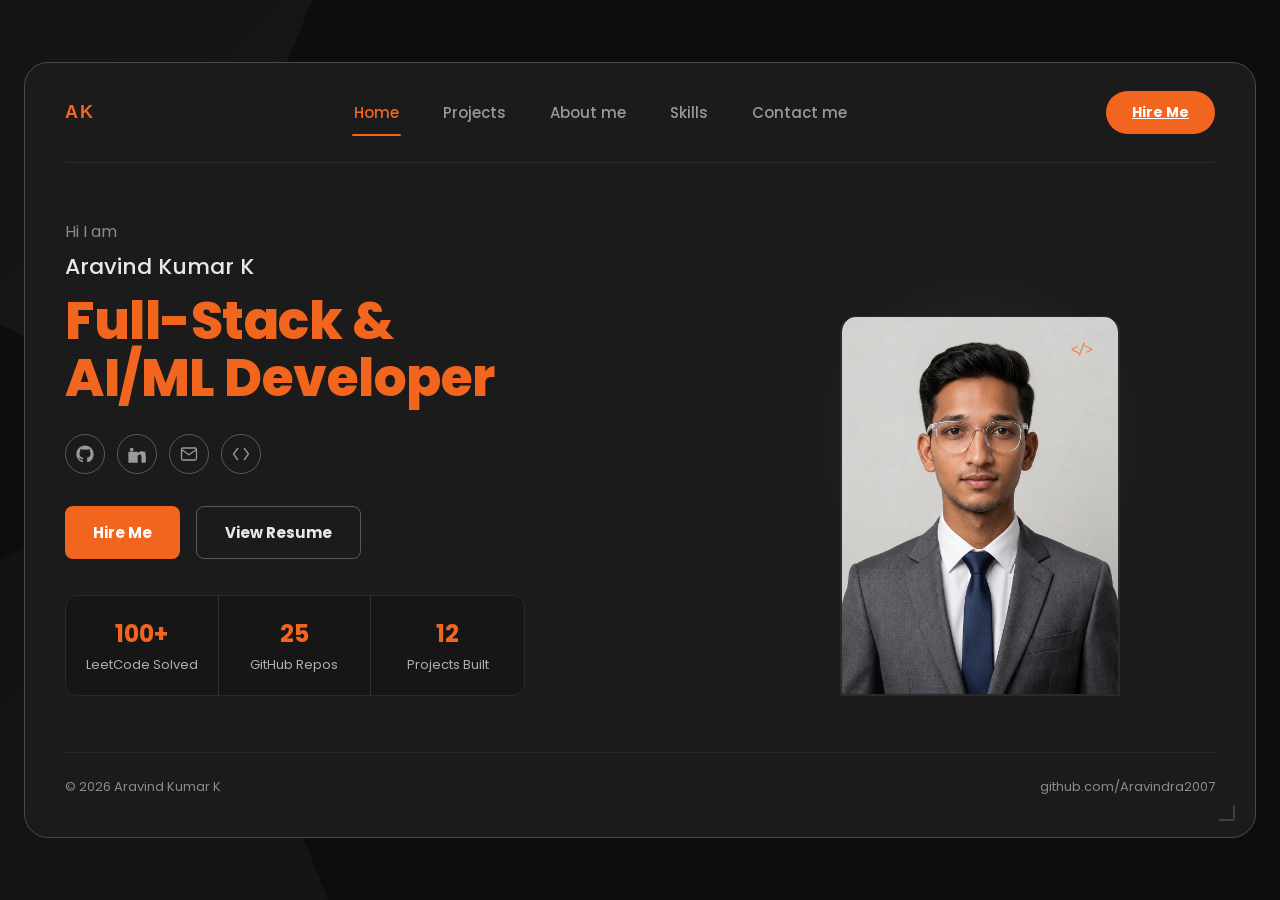
==== commit 3afffce2: "Portofolio" ====
--- a/index.html
+++ b/index.html
@@ -1,492 +1,695 @@
 <!DOCTYPE html>
 <html lang="en">
 <head>
-  <meta charset="UTF-8"/>
-  <meta name="viewport" content="width=device-width, initial-scale=1.0"/>
-  <title>Aravind Kumar K — Portfolio</title>
-  <link href="https://fonts.googleapis.com/css2?family=Space+Grotesk:wght@300;400;500;600;700&family=Inter:wght@300;400;500;600&family=JetBrains+Mono:wght@400;500&display=swap" rel="stylesheet"/>
-  <link rel="stylesheet" href="assets/css/styles.css"/>
-  <style>
-    /* Hide original hero background and grid elements */
-    .hero-bg, .hero-grid { display: none; }
-
-    /* Animated background */
-    #hero {
-      position: relative;
-      overflow: hidden;
-      min-height: 100vh;
-      display: flex;
-      align-items: center;
-      justify-content: center;
-      padding: 0 6vw;
-      background: var(--navy);
-    }
-
-    /* Animated gradient background */
-    #hero::before {
-      content: "";
-      position: absolute;
-      top: 0; left: 0; right: 0; bottom: 0;
-      background:
-        linear-gradient(-45deg, #0a0f1e, #0e1628, #0a0f1e, #111827);
-      background-size: 400% 400%;
-      animation: gradientShift 15s ease infinite;
-      z-index: -2;
-    }
-
-    /* Subtle moving particles effect */
-    #hero::after {
-      content: "";
-      position: absolute;
-      top: 0; left: 0; right: 0; bottom: 0;
-      background-image:
-        radial-gradient(circle at 10% 20%, rgba(0,212,255,0.1) 0%, transparent 20%),
-        radial-gradient(circle at 90% 80%, rgba(124,58,237,0.1) 0%, transparent 20%),
-        radial-gradient(circle at 30% 60%, rgba(0,212,255,0.08) 0%, transparent 20%),
-        radial-gradient(circle at 70% 40%, rgba(124,58,237,0.08) 0%, transparent 20%);
-      background-size: 400% 400%;
-      animation: floatParticles 20s ease-in-out infinite;
-      pointer-events: none;
-      z-index: -1;
-      opacity: 0.6;
-    }
-
-    @keyframes gradientShift {
-      0% { background-position: 0% 50%; }
-      50% { background-position: 100% 50%; }
-      100% { background-position: 0% 50%; }
-    }
-
-    @keyframes floatParticles {
-      0%, 100% { transform: translateY(0) rotate(0deg); }
-      50% { transform: translateY(-20px) rotate(180deg); }
-    }
-
-    /* Main hero container */
-    .hero-container {
-      display: flex;
-      align-items: center;
-      justify-content: space-between;
-      gap: 40px;
-      width: 100%;
-      max-width: 1400px;
-      position: relative;
-      z-index: 2;
-    }
-
-    /* Left side: Stats;
-      z-index: 2;
-    }
-
-    /* Left side: Stats with hanging thread animation */
-    .hero-stats-left {
-      display: flex;
-      flex-direction: column;
-      gap: 24px;
-      align-items: flex-end;
-    }
-
-    .stat-item {
-      display: flex;
-      align-items: center;
-      gap: 16px;
-      position: relative;
-    }
-
-    .stat-number {
-      font-family: 'Space Grotesk', sans-serif;
-      font-size: 2.5rem;
-      font-weight: 700;
-      color: var(--cyan);
-      min-width: 60px;
-      text-align: center;
-    }
-
-    .stat-label {
-      font-family: 'JetBrains Mono', monospace;
-      font-size: 0.9rem;
-      color: var(--muted);
-      text-transform: uppercase;
-      letter-spacing: 0.5px;
-    }
-
-    /* Hanging thread animation */
-    .thread {
-      position: absolute;
-      right: -24px;
-      width: 2px;
-      height: 24px;
-      background: var(--cyan);
-      animation: swing 3s ease-in-out infinite;
-    }
-
-    @keyframes swing {
-      0%, 100% { transform: rotate(0deg); }
-      25% { transform: rotate(15deg); }
-      75% { transform: rotate(-15deg); }
-    }
-
-    /* Right side: Photo and details */
-    .hero-details-right {
-      display: flex;
-      flex-direction: column;
-      align-items: flex-start;
-      gap: 24px;
-    }
-
-    /* Photo container */
-    .hero-photo-container {
-      position: relative;
-      width: 280px;
-      height: 280px;
-    }
-
-    .hero-photo {
-      width: 100%;
-      height: 100%;
-      border-radius: 50%;
-      object-fit: cover;
-      border: 4px solid var(--navy);
-      box-shadow: 0 0 30px rgba(0,212,255,0.3);
-      position: relative;
-      z-index: 2;
-      /* Slight scale animation for life */
-      animation: float 6s ease-in-out infinite;
-    }
-
-    @keyframes float {
-      0%, 100% { transform: translateY(0px); }
-      50% { transform: translateY(-10px); }
-    }
-
-    /* Photo glow effect */
-    .hero-photo-glow {
-      position: absolute;
-      top: -8px; left: -8px; right: -8px; bottom: -8px;
-      border-radius: 50%;
-      background: radial-gradient(circle at center, rgba(0,212,255,0.2) 0%, transparent 70%);
-      z-index: 1;
-      animation: pulse 3s ease-in-out infinite;
-    }
-
-    @keyframes pulse {
-      0%, 100% { opacity: 0.6; }
-      50% { opacity: 1; }
-    }
-
-    /* Photo badge */
-    .hero-photo-badge {
-      position: absolute;
-      bottom: 10px;
-      right: 10px;
-      background: var(--card);
-      border: 1px solid var(--border);
-      border-radius: 30px;
-      padding: 6px 14px;
-      font-family: 'JetBrains Mono', monospace;
-      font-size: 0.68rem;
-      color: var(--cyan);
-      z-index: 3;
-      white-space: nowrap;
-      box-shadow: 0 4px 20px rgba(0,0,0,0.4);
-    }
-
-    .hero-photo-badge::before {
-      content: '';
-      display: inline-block;
-      width: 6px; height: 6px;
-      background: #10b981;
-      border-radius: 50%;
-      margin-right: 6px;
-      vertical-align: middle;
-      animation: pulse 2s ease-in-out infinite;
-    }
-
-    /* Personal details */
-    .hero-name {
-      font-family: 'Space Grotesk', sans-serif;
-      font-size: clamp(3rem, 6vw, 4.5rem);
-      font-weight: 700;
-      line-height: 1.05;
-      letter-spacing: -2px;
-      color: var(--text);
-      margin: 0;
-    }
-    .hero-name .accent { color: var(--cyan); }
-
-    .hero-tagline {
-      font-family: 'JetBrains Mono', monospace;
-      font-size: clamp(1.2rem, 2.5vw, 1.6rem);
-      color: var(--muted);
-      margin: 0;
-      min-height: 2em;
-    }
-
-    /* Typewriter effect */
-    #typed {
-      font-family: 'JetBrains Mono', monospace;
-      font-size: clamp(1.2rem, 2.5vw, 1.6rem);
-      color: var(--cyan);
-      font-weight: 500;
-      min-height: 2em;
-      display: inline-block;
-    }
-
-    .cursor {
-      display: inline-block;
-      width: 2px; height: 1.1em;
-      background: var(--cyan);
-      vertical-align: text-bottom;
-      animation: blink 1s step-end infinite;
-    }
-    @keyframes blink { 50% { opacity: 0; } }
-
-    .hero-actions {
-      display: flex;
-      gap: 16px;
-      margin-top: 16px;
-    }
-
-    .btn-primary,
-    .btn-secondary {
-      font-family: 'Space Grotesk', sans-serif;
-      font-weight: 600;
-      font-size: 1rem;
-      padding: 12px 24px;
-      border-radius: 6px;
-      cursor: pointer;
-      transition: all 0.2s;
-      display: inline-flex;
-      align-items: center;
-      gap: 6px;
-    }
-
-    .btn-primary {
-      background: var(--cyan);
-      color: var(--navy);
-      border: none;
-    }
-
-    .btn-primary:hover {
-      background: #33ddff;
-      transform: translateY(-2px);
-      box-shadow: 0 8px 24px rgba(0,212,255,0.3);
-    }
-
-    .btn-secondary {
-      background: transparent;
-      color: var(--text);
-      border: 1px solid rgba(255,255,255,0.15);
-    }
-
-    .btn-secondary:hover {
-      border-color: var(--cyan);
-      color: var(--cyan);
-      transform: translateY(-2px);
-    }
-
-    /* Navigation cards section */
-    .hero-nav-section {
-      margin-top: 40px;
-      width: 100%;
-      text-align: center;
-    }
-
-    .hero-nav-section h2 {
-      font-family: 'Space Grotesk', sans-serif;
-      font-size: clamp(1.8rem, 3vw, 2.2rem);
-      font-weight: 600;
-      color: var(--text);
-      margin-bottom: 24px;
-      letter-spacing: -0.5px;
-    }
-
-    .hero-nav-section h2 .accent { color: var(--cyan); }
-
-    .nav-links-grid {
-      display: grid;
-      grid-template-columns: repeat(auto-fit, minmax(200px, 1fr));
-      gap: 20px;
-      margin-top: 24px;
-      max-width: 1000px;
-    }
-
-    .nav-card {
-      background: var(--card);
-      border: 1px solid var(--border);
-      border-radius: 12px;
-      padding: 24px;
-      text-align: center;
-      transition: all 0.3s;
-      cursor: pointer;
-    }
-
-    .nav-card:hover {
-      border-color: var(--cyan);
-      transform: translateY(-4px);
-      box-shadow: var(--glow);
-    }
-
-    .nav-card h3 {
-      font-family: 'Space Grotesk', sans-serif;
-      font-size: 1.2rem;
-      margin-bottom: 12px;
-      color: var(--text);
-    }
-
-    .nav-card p {
-      font-size: 0.9rem;
-      color: var(--muted);
-      line-height: 1.5;
-    }
-
-    .nav-card .nav-icon {
-      font-size: 2.5rem;
-      margin-bottom: 16px;
-      color: var(--cyan);
-    }
-
-    /* Responsive adjustments */
-    @media (max-width: 1024px) {
-      .hero-container {
-        flex-direction: column;
-        text-align: center;
-      }
-
-      .hero-stats-left {
-        align-items: center;
-      }
-
-      .hero-details-right {
-        align-items: center;
-      }
-
-      .stat-item {
-        flex-direction: column;
-        text-align: center;
-      }
-
-      .thread {
-        display: none; /* Hide thread animation on mobile */
-      }
-    }
-
-    @media (max-width: 768px) {
-      #hero {
-        padding: 0 5vw;
-      }
-
-      .hero-photo-container {
-        width: 200px;
-        height: 200px;
-      }
-
-      .hero-name {
-        font-size: 2.5rem;
-      }
-    }
-  </style>
+<meta charset="UTF-8">
+<meta name="viewport" content="width=device-width, initial-scale=1.0">
+<title>Aravind Kumar K — Portfolio</title>
+<link rel="preconnect" href="https://fonts.googleapis.com">
+<link href="https://fonts.googleapis.com/css2?family=Poppins:wght@400;500;600;700;800&family=JetBrains+Mono:wght@400;500&display=swap" rel="stylesheet">
+<style>
+  :root{
+    --bg:#0D0D0D;
+    --bg2:#161616;
+    --bg3:#1A1A1A;
+    --frame-bg:#1B1B1B;
+    --frame-border:#4A4A4A;
+    --accent:#F1651E;
+    --accent-dim:#8a3c14;
+    --text-primary:#E8E8E8;
+    --text-secondary:#9A9A9A;
+    --text-muted:#8A8A8A;
+    --border-light:#2A2A2A;
+    --border-mid:#333;
+    --border-outline:#5A5A5A;
+  }
+  *{box-sizing:border-box; margin:0; padding:0;}
+  html{scroll-behavior:smooth;}
+  body{
+    background:var(--bg);
+    font-family:'Poppins',sans-serif;
+    color:var(--text-primary);
+    min-height:100vh;
+    display:flex;
+    align-items:center;
+    justify-content:center;
+    padding:24px;
+    position:relative;
+    overflow-x:hidden;
+  }
+  /* background facets */
+  .facet{
+    position:fixed;
+    z-index:0;
+    pointer-events:none;
+  }
+  .facet--tl{
+    top:-120px; left:-160px;
+    width:520px; height:520px;
+    background:linear-gradient(135deg,#161616,#1A1A1A);
+    clip-path:polygon(0 0, 100% 0, 60% 100%, 0 70%);
+    opacity:.8;
+  }
+  .facet--bl{
+    bottom:-180px; left:-200px;
+    width:600px; height:600px;
+    background:linear-gradient(135deg,#151515,#1c1c1c);
+    clip-path:polygon(0 30%, 60% 0, 100% 100%, 0 100%);
+    opacity:.6;
+  }
+
+  .frame{
+    position:relative;
+    z-index:1;
+    width:100%;
+    max-width:1240px;
+    background:var(--frame-bg);
+    border:1.5px solid var(--frame-border);
+    border-radius:24px;
+    padding:28px 40px 40px;
+    min-height:80vh;
+  }
+  .frame::after{
+    content:"";
+    position:absolute;
+    right:20px; bottom:16px;
+    width:14px; height:14px;
+    border-right:2px solid var(--border-outline);
+    border-bottom:2px solid var(--border-outline);
+    border-radius:0 0 3px 0;
+    opacity:.6;
+  }
+
+  /* NAV */
+  nav{
+    display:flex;
+    align-items:center;
+    justify-content:space-between;
+    padding-bottom:28px;
+    border-bottom:1px solid var(--border-light);
+    flex-wrap:wrap;
+    gap:16px;
+  }
+  .logo{
+    font-weight:800;
+    letter-spacing:2px;
+    color:var(--accent);
+    font-size:18px;
+    text-transform:uppercase;
+    cursor:pointer;
+    background:none;
+    border:none;
+  }
+  .navlinks{
+    display:flex;
+    gap:40px;
+    list-style:none;
+    flex-wrap:wrap;
+  }
+  .navlinks button{
+    background:none;
+    border:none;
+    font-family:'Poppins',sans-serif;
+    font-size:15px;
+    font-weight:500;
+    color:var(--text-secondary);
+    cursor:pointer;
+    padding:4px 2px;
+    position:relative;
+    transition:color .2s ease;
+  }
+  .navlinks button:hover{ color:var(--text-primary); }
+  .navlinks button.active{ color:var(--accent); }
+  .navlinks button.active::after{
+    content:"";
+    position:absolute;
+    left:0; bottom:-8px;
+    width:100%; height:2px;
+    background:var(--accent);
+    border-radius:2px;
+  }
+  .hire-pill{
+    background:var(--accent);
+    color:#fff;
+    font-weight:700;
+    font-size:14px;
+    border:none;
+    padding:11px 26px;
+    border-radius:24px;
+    cursor:pointer;
+    transition:filter .2s ease, transform .2s ease;
+    white-space:nowrap;
+  }
+  .hire-pill:hover{ filter:brightness(1.12); transform:translateY(-1px); }
+
+  /* SECTIONS */
+  .section{ display:none; padding-top:56px; animation:fade .4s ease; }
+  .section.active{ display:block; }
+  @keyframes fade{ from{opacity:0; transform:translateY(6px);} to{opacity:1; transform:translateY(0);} }
+
+  /* HOME */
+  .hero{
+    display:grid;
+    grid-template-columns:55% 45%;
+    gap:24px;
+    align-items:center;
+  }
+  .hi-am{ color:var(--text-muted); font-size:16px; margin-bottom:6px; }
+  .hero-name{ color:var(--text-primary); font-weight:500; font-size:22px; margin-bottom:10px; }
+  .hero-title{
+    color:var(--accent);
+    font-weight:800;
+    font-size:52px;
+    line-height:1.08;
+    letter-spacing:-.5px;
+    margin-bottom:28px;
+  }
+  .social-row{ display:flex; gap:12px; margin-bottom:32px; }
+  .social-btn{
+    width:40px; height:40px;
+    border-radius:50%;
+    border:1px solid var(--border-outline);
+    display:flex; align-items:center; justify-content:center;
+    color:var(--text-secondary);
+    text-decoration:none;
+    transition:all .2s ease;
+    background:transparent;
+  }
+  .social-btn:hover{ border-color:var(--accent); color:var(--accent); }
+  .social-btn svg{ width:18px; height:18px; }
+
+  .btn-row{ display:flex; gap:16px; margin-bottom:36px; flex-wrap:wrap; }
+  .btn-primary, .btn-secondary{
+    padding:14px 28px;
+    border-radius:8px;
+    font-weight:700;
+    font-size:15px;
+    cursor:pointer;
+    text-decoration:none;
+    display:inline-flex;
+    align-items:center;
+    transition:filter .2s ease, transform .2s ease, border-color .2s ease;
+  }
+  .btn-primary{ background:var(--accent); color:#fff; border:none; }
+  .btn-primary:hover{ filter:brightness(1.12); transform:translateY(-1px); }
+  .btn-secondary{ background:transparent; color:var(--text-primary); border:1px solid var(--border-outline); }
+  .btn-secondary:hover{ border-color:var(--text-primary); }
+
+  .stats-card{
+    background:var(--bg2);
+    border:1px solid var(--border-light);
+    border-radius:12px;
+    display:grid;
+    grid-template-columns:1fr 1fr 1fr;
+    max-width:460px;
+  }
+  .stat{
+    text-align:center;
+    padding:20px 10px;
+    border-right:1px solid var(--border-mid);
+  }
+  .stat:last-child{ border-right:none; }
+  .stat-num{ color:var(--accent); font-weight:700; font-size:24px; margin-bottom:4px; }
+  .stat-label{ color:#B0B0B0; font-size:13px; }
+
+  .portrait-wrap{
+    position:relative;
+    display:flex;
+    align-items:flex-end;
+    justify-content:center;
+    height:100%;
+    min-height:440px;
+  }
+  .glow{
+    position:absolute;
+    width:340px; height:340px;
+    border-radius:50%;
+    background:radial-gradient(circle, rgba(80,80,80,.35) 0%, rgba(80,80,80,0) 70%);
+    top:10%; left:50%;
+    transform:translateX(-50%);
+  }
+  .avatar{
+    position:relative;
+    z-index:1;
+    width:280px;
+    height:380px;
+    border-radius:16px 16px 0 0;
+    background:linear-gradient(180deg,#242424 0%, #141414 100%);
+    display:flex;
+    align-items:flex-end;
+    justify-content:center;
+    overflow:hidden;
+    border:1px solid var(--border-light);
+  }
+  .avatar-initials{
+    font-family:'JetBrains Mono',monospace;
+    font-weight:600;
+    font-size:96px;
+    color:transparent;
+    -webkit-text-stroke:1.5px #4a4a4a;
+    margin-bottom:20px;
+    letter-spacing:-4px;
+  }
+  .avatar::before{
+    content:"</>";
+    position:absolute;
+    top:24px; right:24px;
+    font-family:'JetBrains Mono',monospace;
+    color:var(--accent);
+    font-size:14px;
+    opacity:.7;
+  }
+  .profile-img {
+  width: 100%;
+  height: 100%;
+  object-fit: cover;
+  border-radius: 16px 16px 0 0;
+}
+
+  /* ABOUT */
+  .about-grid{ display:grid; grid-template-columns:1fr 1fr; gap:48px; }
+  h2.section-title{
+    font-size:34px; font-weight:700; color:var(--text-primary); margin-bottom:8px;
+  }
+  .section-title span{ color:var(--accent); }
+  .section-sub{ color:var(--text-muted); font-size:15px; margin-bottom:32px; max-width:640px; line-height:1.7; }
+  .card{
+    background:var(--bg2);
+    border:1px solid var(--border-light);
+    border-radius:12px;
+    padding:24px;
+  }
+  .card + .card{ margin-top:16px; }
+  .card-title{ color:var(--accent); font-weight:600; font-size:15px; margin-bottom:4px; }
+  .card-sub{ color:var(--text-secondary); font-size:13px; margin-bottom:10px; }
+  .card-body{ color:var(--text-muted); font-size:14px; line-height:1.6; }
+  .tag-row{ display:flex; flex-wrap:wrap; gap:8px; margin-top:16px; }
+  .tag{
+    font-size:12px; color:var(--text-secondary);
+    border:1px solid var(--border-mid); border-radius:20px;
+    padding:6px 14px;
+  }
+  .achieve-list{ list-style:none; }
+  .achieve-list li{
+    color:var(--text-muted); font-size:14px; line-height:1.6;
+    padding-left:18px; position:relative; margin-bottom:12px;
+  }
+  .achieve-list li::before{
+    content:""; position:absolute; left:0; top:8px;
+    width:6px; height:6px; border-radius:50%; background:var(--accent);
+  }
+
+  /* PROJECTS */
+  .proj-grid{ display:grid; grid-template-columns:1fr 1fr; gap:20px; }
+  .proj-card{
+    background:var(--bg2);
+    border:1px solid var(--border-light);
+    border-radius:12px;
+    padding:22px;
+    transition:border-color .2s ease, transform .2s ease;
+  }
+  .proj-card:hover{ border-color:var(--border-outline); transform:translateY(-2px); }
+  .proj-card.featured{
+    border-color:var(--accent);
+    background:linear-gradient(180deg, rgba(241,101,30,.08), var(--bg2) 40%);
+    grid-column:1 / -1;
+  }
+  .proj-top{ display:flex; justify-content:space-between; align-items:flex-start; gap:12px; margin-bottom:10px; }
+  .proj-name{ font-size:18px; font-weight:600; color:var(--text-primary); }
+  .proj-badge{
+    font-size:11px; font-weight:600; padding:4px 10px; border-radius:20px;
+    white-space:nowrap; height:fit-content;
+  }
+  .badge-progress{ background:rgba(241,101,30,.15); color:var(--accent); border:1px solid var(--accent); }
+  .badge-done{ background:rgba(255,255,255,.06); color:var(--text-secondary); border:1px solid var(--border-mid); }
+  .proj-stack{ color:var(--text-muted); font-size:12.5px; font-family:'JetBrains Mono',monospace; margin-bottom:12px; }
+  .proj-list{ list-style:none; }
+  .proj-list li{
+    color:var(--text-muted); font-size:13.5px; line-height:1.6;
+    padding-left:16px; position:relative; margin-bottom:6px;
+  }
+  .proj-list li::before{
+    content:"—"; position:absolute; left:0; color:var(--border-outline);
+  }
+
+  /* SKILLS */
+  .skills-grid{ display:grid; grid-template-columns:1fr 1fr; gap:20px; }
+  .skill-cat-title{ display:flex; align-items:center; gap:10px; margin-bottom:16px; }
+  .skill-cat-title .dot{ width:8px; height:8px; border-radius:50%; background:var(--accent); }
+  .skill-cat-title span{ font-weight:600; color:var(--text-primary); font-size:15px; }
+
+  /* CONTACT */
+  .contact-grid{ display:grid; grid-template-columns:1fr 1fr; gap:40px; align-items:start; }
+  .contact-item{ display:flex; align-items:center; gap:14px; margin-bottom:18px; }
+  .contact-icon{
+    width:42px; height:42px; border-radius:10px;
+    background:var(--bg2); border:1px solid var(--border-light);
+    display:flex; align-items:center; justify-content:center; color:var(--accent); flex-shrink:0;
+  }
+  .contact-icon svg{ width:18px; height:18px; }
+  .contact-label{ color:var(--text-muted); font-size:12px; margin-bottom:2px; }
+  .contact-value{ color:var(--text-primary); font-size:15px; font-weight:500; text-decoration:none; }
+  .contact-value:hover{ color:var(--accent); }
+
+  footer{
+    margin-top:56px; padding-top:24px; border-top:1px solid var(--border-light);
+    display:flex; justify-content:space-between; flex-wrap:wrap; gap:12px;
+    color:var(--text-muted); font-size:13px;
+  }
+  footer a{ color:var(--text-muted); text-decoration:none; }
+  footer a:hover{ color:var(--accent); }
+
+  @media (max-width:860px){
+    .hero, .about-grid, .proj-grid, .skills-grid, .contact-grid{ grid-template-columns:1fr; }
+    .hero-title{ font-size:38px; }
+    .frame{ padding:22px 20px 32px; }
+    .navlinks{ order:3; width:100%; justify-content:flex-start; gap:22px; }
+    .portrait-wrap{ min-height:300px; order:-1; }
+    .avatar{ width:200px; height:260px; }
+    .proj-grid{ grid-template-columns:1fr; }
+  }
+</style>
 </head>
 <body>
-  <!-- ─── Nav ─── -->
-  <nav id="navbar">
-    <div class="nav-logo">AK<span>...</span></div>
-    <ul class="nav-links">
-      <li><a href="#about" data-num="01">About</a></li>
-      <li><a href="#skills" data-num="02">Skills</a></li>
-      <li><a href="#projects" data-num="03">Projects</a></li>
-      <li><a href="#achievements" data-num="04">Achievements</a></li>
-      <li><a href="#contact" data-num="05">Contact</a></li>
+
+<div class="facet facet--tl"></div>
+<div class="facet facet--bl"></div>
+
+<div class="frame">
+  <nav>
+    <button class="logo" onclick="showSection('home')">AK</button>
+    <ul class="navlinks" style="display:flex;">
+      <li><button data-nav="home" class="active" onclick="showSection('home')">Home</button></li>
+      <li><button data-nav="projects" onclick="showSection('projects')">Projects</button></li>
+      <li><button data-nav="about" onclick="showSection('about')">About me</button></li>
+      <li><button data-nav="skills" onclick="showSection('skills')">Skills</button></li>
+      <li><button data-nav="contact" onclick="showSection('contact')">Contact me</button></li>
     </ul>
-    <a href="mailto:aravindkuruva911@gmail.com" class="nav-cta">Hire Me</a>
+    <a class="hire-pill" href="mailto:aravindkuruva911@gmail.com">Hire Me</a>
   </nav>
 
-  <!-- ─── Hero ─── -->
-  <section id="hero">
-    <!-- Left side: Stats -->
-    <div class="hero-stats-left">
-      <div class="stat-item">
-        <span class="thread"></span>
-        <span class="stat-number" data-count="12">0</span>
-        <span class="stat-label">Projects Built</span>
-      </div>
-      <div class="stat-item">
-        <span class="thread"></span>
-        <span class="stat-number" data-count="6">0</span>
-        <span class="stat-label">Languages</span>
-      </div>
-      <div class="stat-item">
-        <span class="thread"></span>
-        <span class="stat-number" data-count="100">0</span>
-        <span class="stat-label">LeetCode Problems</span>
-      </div>
-      <div class="stat-item">
-        <span class="thread"></span>
-        <span class="stat-number" data-count="18">0</span>
-        <span class="stat-label">GitHub Repos</span>
-      </div>
-    </div>
-
-    <!-- Right side: Photo and details -->
-    <div class="hero-details-right">
-      <div class="hero-photo-container">
-        <div class="hero-photo-glow"></div>
-        <img class="hero-photo" src="assets/images/hero-photo.jpg" alt="Aravind Kumar K"/>
-        <div class="hero-photo-badge">Open to Internships</div>
-      </div>
-
-      <h1 class="hero-name">Aravind<span class="accent">Kumar K</span></h1>
-      <div class="hero-tagline" id="tagline"><span id="typed"></span><span class="cursor"></span></div>
-
-      <div class="hero-actions">
-        <a href="about.html" class="btn-primary">About Me →</a>
-        <a href="projects.html" class="btn-secondary">My Projects →</a>
+  <!-- HOME -->
+  <section id="home" class="section active">
+    <div class="hero">
+      <div>
+        <div class="hi-am">Hi I am</div>
+        <div class="hero-name">Aravind Kumar K</div>
+        <div class="hero-title">Full-Stack &amp;<br>AI/ML Developer</div>
+
+        <div class="social-row">
+          <a class="social-btn" href="https://github.com/Aravindra2007" target="_blank" rel="noopener" title="GitHub">
+            <svg viewBox="0 0 24 24" fill="currentColor"><path d="M12 .5C5.65.5.5 5.65.5 12c0 5.09 3.29 9.4 7.86 10.93.57.1.78-.25.78-.55 0-.27-.01-1.17-.02-2.12-3.2.7-3.88-1.36-3.88-1.36-.52-1.33-1.28-1.68-1.28-1.68-1.04-.71.08-.7.08-.7 1.16.08 1.77 1.19 1.77 1.19 1.03 1.76 2.7 1.25 3.36.96.1-.75.4-1.25.73-1.54-2.55-.29-5.24-1.28-5.24-5.68 0-1.26.45-2.28 1.19-3.09-.12-.29-.52-1.46.11-3.05 0 0 .97-.31 3.18 1.18a11 11 0 0 1 5.79 0c2.21-1.49 3.18-1.18 3.18-1.18.63 1.59.23 2.76.11 3.05.74.81 1.19 1.83 1.19 3.09 0 4.41-2.7 5.38-5.27 5.67.41.36.78 1.06.78 2.14 0 1.55-.01 2.8-.01 3.18 0 .3.2.66.79.55A10.52 10.52 0 0 0 23.5 12c0-6.35-5.15-11.5-11.5-11.5Z"/></svg>
+          </a>
+          <a class="social-btn" href="#" onclick="showSection('contact'); return false;" title="LinkedIn">
+            <svg viewBox="0 0 24 24" fill="currentColor"><path d="M4.98 3.5a2.5 2.5 0 1 1 0 5.001 2.5 2.5 0 0 1 0-5.001ZM.5 8.98H9.5V23.5H.5V8.98ZM14.5 8.98H23V23.5H18.02V16.4c0-1.7-.03-3.9-2.38-3.9-2.38 0-2.75 1.86-2.75 3.78v7.22H8.02V8.98H12.9v2.05h.06c.68-1.28 2.33-2.63 4.8-2.63 5.14 0 6.09 3.38 6.09 7.78V23.5Z"/></svg>
+          </a>
+          <a class="social-btn" href="mailto:aravindkuruva911@gmail.com" title="Email">
+            <svg viewBox="0 0 24 24" fill="none" stroke="currentColor" stroke-width="1.7"><rect x="2" y="4" width="20" height="16" rx="2"/><path d="m2 6 10 7L22 6"/></svg>
+          </a>
+          <a class="social-btn" href="#" onclick="showSection('projects'); return false;" title="Projects">
+            <svg viewBox="0 0 24 24" fill="none" stroke="currentColor" stroke-width="1.7"><path d="M8 4 2 12l6 8M16 4l6 8-6 8"/></svg>
+          </a>
+        </div>
+
+        <div class="btn-row">
+          <a class="btn-primary" href="mailto:aravindkuruva911@gmail.com">Hire Me</a>
+          <a class="btn-secondary" href="#" onclick="showSection('about'); return false;">View Resume</a>
+        </div>
+
+        <div class="stats-card">
+          <div class="stat">
+            <div class="stat-num">100+</div>
+            <div class="stat-label">LeetCode Solved</div>
+          </div>
+          <div class="stat">
+            <div class="stat-num">25</div>
+            <div class="stat-label">GitHub Repos</div>
+          </div>
+          <div class="stat">
+            <div class="stat-num">12</div>
+            <div class="stat-label">Projects Built</div>
+          </div>
+        </div>
+      </div>
+
+      <div class="portrait-wrap">
+        <div class="glow"></div>
+        <div class="avatar">
+          <div class="avatar">
+              <img src="resu1.png" alt="Aravind" class="profile-img">
+          </div>
+        </div>
       </div>
     </div>
   </section>
 
-  <!-- Navigation cards section (moved from hero to after hero) -->
-  <section class="hero-nav-section">
-    <h2>Explore My Work</h2>
-    <div class="nav-links-grid">
-      <div class="nav-card">
-        <div class="nav-icon">👤</div>
-        <h3>About Me</h3>
-        <p>Learn about my background, education, and journey as a computer science engineer.</p>
-      </div>
-      <div class="nav-card">
-        <div class="nav-icon">⌨️</div>
-        <h3>Skills</h3>
-        <p>Explore my technical stack including languages, frameworks, and tools I work with.</p>
-      </div>
-      <div class="nav-card">
-        <div class="nav-icon">💻</div>
-        <h3>Projects</h3>
-        <p>See the projects I've built, from IoT systems to AI assistants and web applications.</p>
-      </div>
-      <div class="nav-card">
-        <div class="nav-icon">🏆</div>
-        <h3>Achievements</h3>
-        <p>View my accomplishments, recognitions, and milestones achieved so far.</p>
-      </div>
-      <div class="nav-card">
-        <div class="nav-icon">📞</div>
-        <h3>Contact</h3>
-        <p>Get in touch for collaborations, internships, or just to say hello.</p>
+  <!-- ABOUT -->
+  <section id="about" class="section">
+    <h2 class="section-title">About <span>me</span></h2>
+    <p class="section-sub">Computer Science undergraduate at VIT-AP with hands-on experience in full-stack development, embedded systems, and AI/ML. Solved 100+ LeetCode problems across arrays, trees, dynamic programming, and graphs. Built end-to-end projects spanning IoT, DSA, machine learning, and voice interfaces — currently seeking a software engineering internship.</p>
+
+      <div class="about-grid">
+        <div>
+          <div class="card">
+            <div class="card-title">B.Tech — Computer Science &amp; Engineering</div>
+            <div class="card-sub">VIT-AP University, Amaravati · 2024 – 2028</div>
+          </div>
+          <div class="card">
+            <div class="card-title">Class 12 (CBSE) &amp; Class 10 (State Board)</div>
+            <div class="card-sub">Montessori Residential High School · 2022 – 2024</div>
+          </div>
+          <div class="card">
+            <div class="card-title">Coursework</div>
+            <div class="tag-row">
+              <span class="tag">Data Structures &amp; Algorithms</span>
+              <span class="tag">OOP</span>
+              <span class="tag">DBMS</span>
+              <span class="tag">Embedded Systems</span>
+              <span class="tag">OpenCV</span>
+              <span class="tag">Operating Systems</span>
+            </div>
+          </div>
+        </div>
+
+        <div class="card">
+          <div class="card-title" style="margin-bottom:14px;">Achievements</div>
+          <ul class="achieve-list">
+            <li><strong style="color:var(--text-primary)">LeetCode Problem Solver</strong> — Solving daily problems spanning arrays, linked lists, binary trees, DP, and graphs.</li>
+            <li><strong style="color:var(--text-primary)">Active Open Source Contributor</strong> — Maintains 24 public GitHub repositories with 59+ commits across C, C++, Python, and Java.</li>
+            <li><strong style="color:var(--text-primary)">IoT Hardware-Software Integration</strong> — Delivered a full hardware-software IoT parking system integrating embedded C and a desktop UI as a first-year student.</li>
+            <li><strong style="color:var(--text-primary)">Hackathons</strong> — Actively participating in hackathons, gaining experience and knowledge.</li>
+          </ul>
+        </div>
+      </div>
+  </section>
+
+  <!-- PROJECTS -->
+  <section id="projects" class="section">
+    <h2 class="section-title">My <span>Projects</span></h2>
+    <p class="section-sub">A selection of projects spanning AI/ML, full-stack web, embedded systems and computer vision.</p>
+
+    <div class="proj-grid">
+      <div class="proj-card featured">
+        <div class="proj-top">
+          <div class="proj-name">Jaguar AI</div>
+          <div class="proj-badge badge-progress">In Progress</div>
+        </div>
+        <div class="proj-stack">Python · Transformers · NLP · FastAPI</div>
+        <ul class="proj-list">
+          <li>Built an AI-powered conversational assistant leveraging transformer-based language models for natural language understanding.</li>
+          <li>Designed a REST API backend with FastAPI to serve model inference, enabling real-time query-response interactions.</li>
+          <li>Implemented context-aware dialogue management for multi-turn conversations with session state handling.</li>
+        </ul>
+      </div>
+
+      <div class="proj-card">
+        <div class="proj-top">
+          <div class="proj-name">Muthu AI</div>
+          <div class="proj-badge badge-done">Completed</div>
+        </div>
+        <div class="proj-stack">Python · ML · Flask · OpenCV</div>
+        <ul class="proj-list">
+          <li>Developed an AI assistant integrating computer vision and NLP for multimodal user interactions.</li>
+          <li>Built a Flask-based web interface for real-time inference; incorporated OpenCV for live image/video input.</li>
+          <li>Trained and fine-tuned models to improve response accuracy for domain-specific tasks.</li>
+        </ul>
+      </div>
+
+      <div class="proj-card">
+        <div class="proj-top">
+          <div class="proj-name">Rapid Aid</div>
+          <div class="proj-badge badge-done">Completed</div>
+        </div>
+        <div class="proj-stack">Python · React.js · Node.js · MongoDB</div>
+        <ul class="proj-list">
+          <li>Built a full-stack emergency assistance platform connecting users with nearby aid resources in real time.</li>
+          <li>Implemented geolocation-based matching and a live dashboard with React.js, Node.js and MongoDB.</li>
+          <li>Designed an alert notification system with priority queue logic for urgency-based dispatch.</li>
+        </ul>
+      </div>
+
+      <div class="proj-card">
+        <div class="proj-top">
+          <div class="proj-name">Plant AI</div>
+          <div class="proj-badge badge-done">Completed</div>
+        </div>
+        <div class="proj-stack">Python · TensorFlow/Keras · OpenCV · React.js</div>
+        <ul class="proj-list">
+          <li>Built a CNN-based plant species classifier — full pipeline from data collection to model training.</li>
+          <li>Integrated OpenCV webcam capture for real-time detection and a React.js UI for interaction.</li>
+          <li>Applied normalisation and augmentation to improve accuracy across varied field lighting.</li>
+        </ul>
+      </div>
+
+      <div class="proj-card">
+        <div class="proj-top">
+          <div class="proj-name">UIDAI Analysis</div>
+          <div class="proj-badge badge-done">Completed</div>
+        </div>
+        <div class="proj-stack">Python · Pandas · Matplotlib · Seaborn</div>
+        <ul class="proj-list">
+          <li>Analysed UIDAI Aadhaar enrollment datasets across states, age groups, and genders.</li>
+          <li>Built visualisation dashboards with Matplotlib and Seaborn to surface enrollment trends.</li>
+          <li>Applied data cleaning and feature engineering to handle missing values in large CSVs.</li>
+        </ul>
+      </div>
+
+      <div class="proj-card">
+        <div class="proj-top">
+          <div class="proj-name">JARVIS Voice Assistant</div>
+          <div class="proj-badge badge-done">Completed</div>
+        </div>
+        <div class="proj-stack">Python · SpeechRecognition · pyttsx3 · PyQt5 · regex</div>
+        <ul class="proj-list">
+          <li>Built a Python voice assistant with mic-based input, TTS responses, and a PyQt5 GUI.</li>
+          <li>Implemented intent parsing via regex for 20+ commands.</li>
+          <li>Integrated OpenWeatherMap, Wolfram Alpha and Google Calendar APIs; modular handler design.</li>
+        </ul>
+      </div>
+
+      <div class="proj-card">
+        <div class="proj-top">
+          <div class="proj-name">Automated Parking System</div>
+          <div class="proj-badge badge-done">Completed</div>
+        </div>
+        <div class="proj-stack">Embedded C · Arduino · JavaFX · Python · OpenCV</div>
+        <ul class="proj-list">
+          <li>Built real-time slot detection using ultrasonic sensors and automated gate control via servo motors.</li>
+          <li>Integrated a JavaFX desktop dashboard for live occupancy monitoring and payment simulation.</li>
+          <li>Used OpenCV for camera-based vehicle detection at entry/exit points.</li>
+        </ul>
+      </div>
+
+      <div class="proj-card">
+        <div class="proj-top">
+          <div class="proj-name">Python DSA Toolkit</div>
+          <div class="proj-badge badge-done">Completed</div>
+        </div>
+        <div class="proj-stack">Python · GitHub</div>
+        <ul class="proj-list">
+          <li>Implemented linked lists, stacks, queues, and binary search from scratch (59+ commits).</li>
+          <li>Forked by others in the community; added a regex-based password strength checker.</li>
+          <li>Used personally for LeetCode practice across 100+ problems.</li>
+        </ul>
       </div>
     </div>
   </section>
 
-  <!-- ─── Footer ─── -->
+  <!-- SKILLS -->
+  <section id="skills" class="section">
+    <h2 class="section-title">My <span>Skills</span></h2>
+    <p class="section-sub">Languages, frameworks, and tools used across projects and coursework.</p>
+
+    <div class="skills-grid">
+      <div class="card">
+        <div class="skill-cat-title"><span class="dot"></span><span>Languages</span></div>
+        <div class="tag-row">
+          <span class="tag">C</span><span class="tag">C++</span><span class="tag">Python</span>
+          <span class="tag">Java</span><span class="tag">JavaScript</span><span class="tag">HTML/CSS</span>
+        </div>
+      </div>
+      <div class="card">
+        <div class="skill-cat-title"><span class="dot"></span><span>Web &amp; Database</span></div>
+        <div class="tag-row">
+          <span class="tag">React.js</span><span class="tag">Node.js</span><span class="tag">MongoDB</span><span class="tag">SQL</span>
+        </div>
+      </div>
+      <div class="card">
+        <div class="skill-cat-title"><span class="dot"></span><span>Tools</span></div>
+        <div class="tag-row">
+          <span class="tag">Git</span><span class="tag">GitHub</span><span class="tag">VS Code</span>
+          <span class="tag">Eclipse</span><span class="tag">Arduino IDE</span>
+        </div>
+      </div>
+      <div class="card">
+        <div class="skill-cat-title"><span class="dot"></span><span>Concepts</span></div>
+        <div class="tag-row">
+          <span class="tag">DSA</span><span class="tag">OOP</span><span class="tag">DBMS</span>
+          <span class="tag">Embedded Systems</span><span class="tag">OpenCV</span><span class="tag">Machine Learning</span>
+        </div>
+      </div>
+    </div>
+  </section>
+
+  <!-- CONTACT -->
+  <section id="contact" class="section">
+    <h2 class="section-title">Contact <span>me</span></h2>
+    <p class="section-sub">Open to software engineering internships and collaborative projects — feel free to reach out.</p>
+
+    <div class="contact-grid">
+      <div>
+        <div class="contact-item">
+          <div class="contact-icon">
+            <svg viewBox="0 0 24 24" fill="none" stroke="currentColor" stroke-width="1.7"><path d="M22 16.92v3a2 2 0 0 1-2.18 2 19.79 19.79 0 0 1-8.63-3.07 19.5 19.5 0 0 1-6-6 19.79 19.79 0 0 1-3.07-8.67A2 2 0 0 1 4.11 2h3a2 2 0 0 1 2 1.72c.13.96.36 1.9.68 2.81a2 2 0 0 1-.45 2.11L8.09 9.91a16 16 0 0 0 6 6l1.27-1.27a2 2 0 0 1 2.11-.45c.91.32 1.85.55 2.81.68A2 2 0 0 1 22 16.92Z"/></svg>
+          </div>
+          <div>
+            <div class="contact-label">Phone</div>
+            <a class="contact-value" href="tel:+918919146448">+91 8919146448</a>
+          </div>
+        </div>
+        <div class="contact-item">
+          <div class="contact-icon">
+            <svg viewBox="0 0 24 24" fill="none" stroke="currentColor" stroke-width="1.7"><rect x="2" y="4" width="20" height="16" rx="2"/><path d="m2 6 10 7L22 6"/></svg>
+          </div>
+          <div>
+            <div class="contact-label">Email</div>
+            <a class="contact-value" href="mailto:aravindkuruva911@gmail.com">aravindkuruva911@gmail.com</a>
+          </div>
+        </div>
+        <div class="contact-item">
+          <div class="contact-icon">
+            <svg viewBox="0 0 24 24" fill="currentColor"><path d="M12 .5C5.65.5.5 5.65.5 12c0 5.09 3.29 9.4 7.86 10.93.57.1.78-.25.78-.55 0-.27-.01-1.17-.02-2.12-3.2.7-3.88-1.36-3.88-1.36-.52-1.33-1.28-1.68-1.28-1.68-1.04-.71.08-.7.08-.7 1.16.08 1.77 1.19 1.77 1.19 1.03 1.76 2.7 1.25 3.36.96.1-.75.4-1.25.73-1.54-2.55-.29-5.24-1.28-5.24-5.68 0-1.26.45-2.28 1.19-3.09-.12-.29-.52-1.46.11-3.05 0 0 .97-.31 3.18 1.18a11 11 0 0 1 5.79 0c2.21-1.49 3.18-1.18 3.18-1.18.63 1.59.23 2.76.11 3.05.74.81 1.19 1.83 1.19 3.09 0 4.41-2.7 5.38-5.27 5.67.41.36.78 1.06.78 2.14 0 1.55-.01 2.8-.01 3.18 0 .3.2.66.79.55A10.52 10.52 0 0 0 23.5 12c0-6.35-5.15-11.5-11.5-11.5Z"/></svg>
+          </div>
+          <div>
+            <div class="contact-label">GitHub</div>
+            <a class="contact-value" href="https://github.com/Aravindra2007" target="_blank" rel="noopener">github.com/Aravindra2007</a>
+          </div>
+        </div>
+      </div>
+
+      <div class="card">
+        <div class="card-title" style="margin-bottom:6px;">Let's build something</div>
+        <div class="card-body">Currently seeking a software engineering internship. If Jaguar AI, Rapid Aid, or any of the projects above caught your interest, reach out by email or check the full commit history on GitHub.</div>
+        <a class="btn-primary" style="margin-top:18px; display:inline-flex;" href="mailto:aravindkuruva911@gmail.com">Say Hello</a>
+      </div>
+    </div>
+  </section>
+
   <footer>
-    <div class="footer-left">
-      Designed &amp; built by <span>Aravind Kumar K</span> · 2025
-    </div>
-    <div class="footer-right">
-      VIT-AP University · Amaravati, India
-    </div>
+    <span>© 2026 Aravind Kumar K</span>
+    <a href="https://github.com/Aravindra2007" target="_blank" rel="noopener">github.com/Aravindra2007</a>
   </footer>
-
-  <script src="assets/js/script.js"></script>
+</div>
+
+<script>
+  function showSection(id){
+    document.querySelectorAll('.section').forEach(s => s.classList.remove('active'));
+    document.getElementById(id).classList.add('active');
+    document.querySelectorAll('.navlinks button').forEach(b => b.classList.remove('active'));
+    const navBtn = document.querySelector('.navlinks button[data-nav="'+id+'"]');
+    if(navBtn) navBtn.classList.add('active');
+    document.querySelector('.frame').scrollIntoView({behavior:'smooth', block:'start'});
+  }
+</script>
+
 </body>
-</html>+</html>
